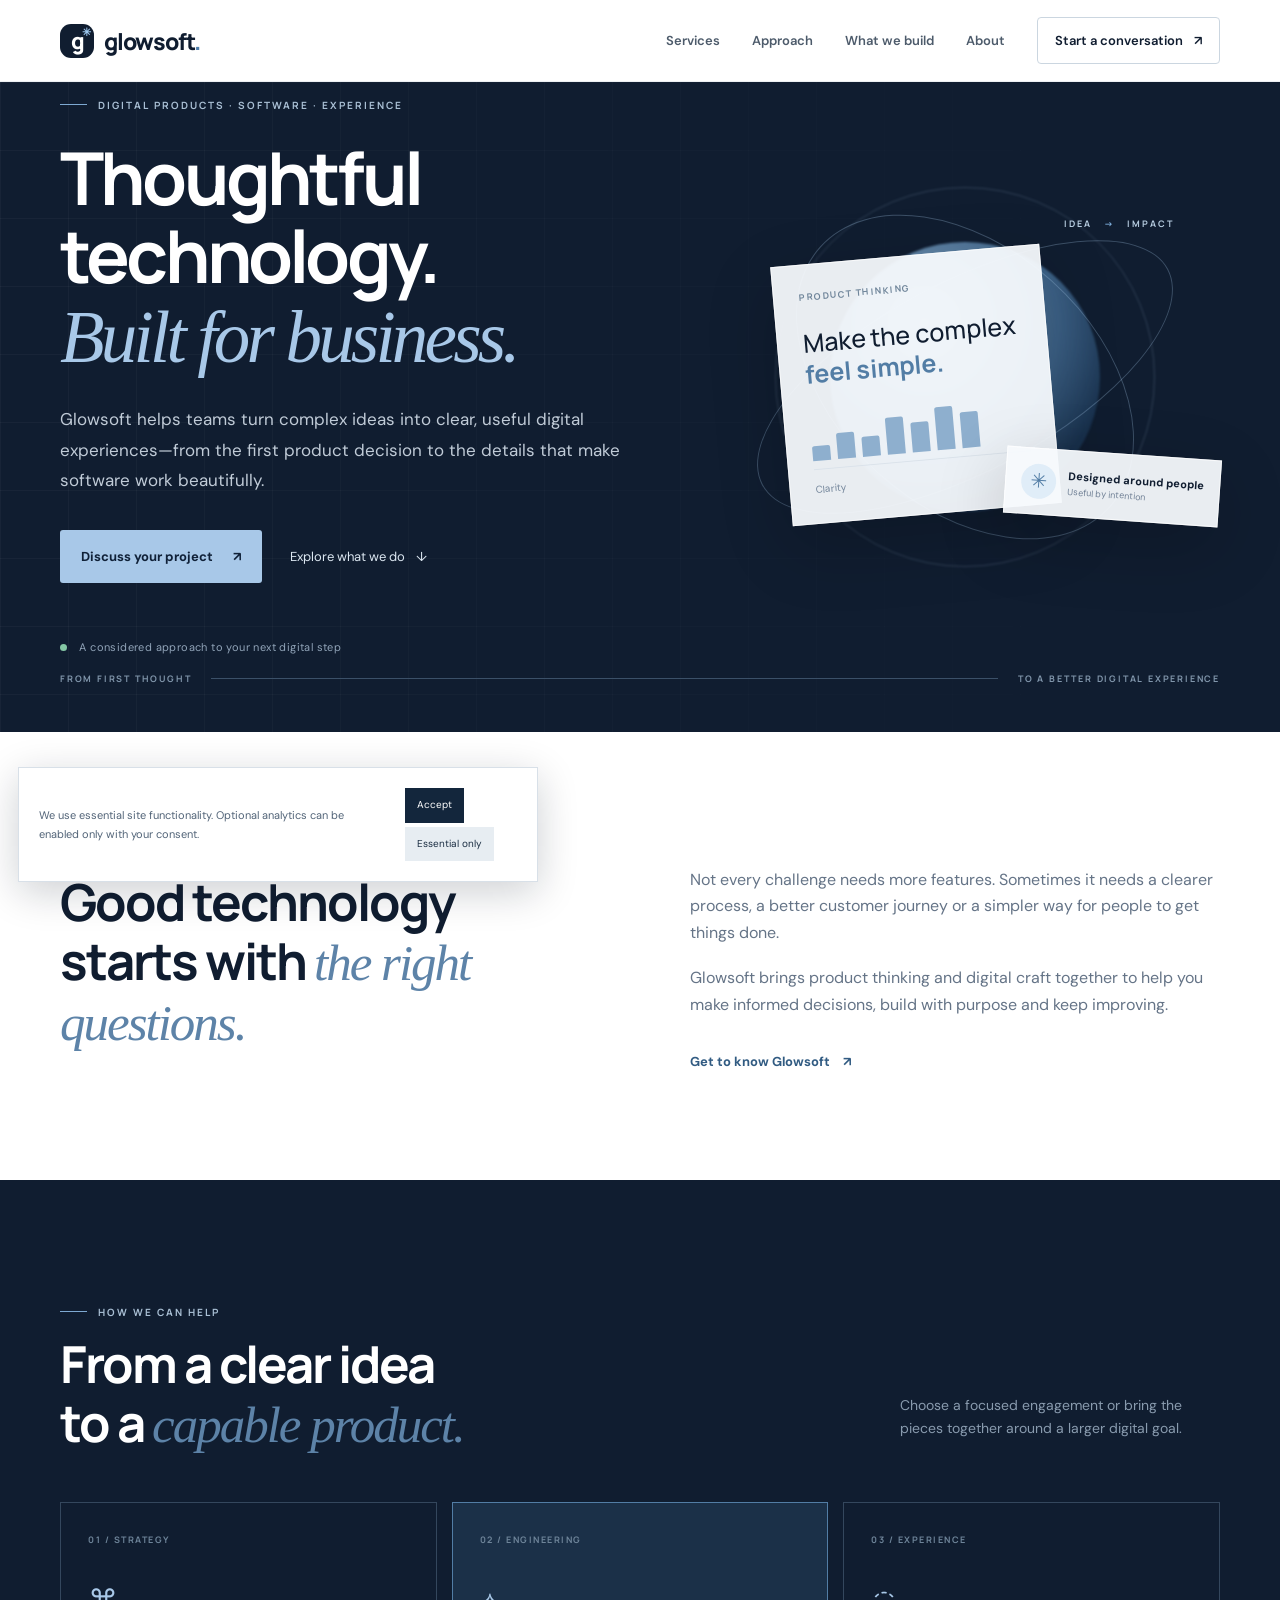
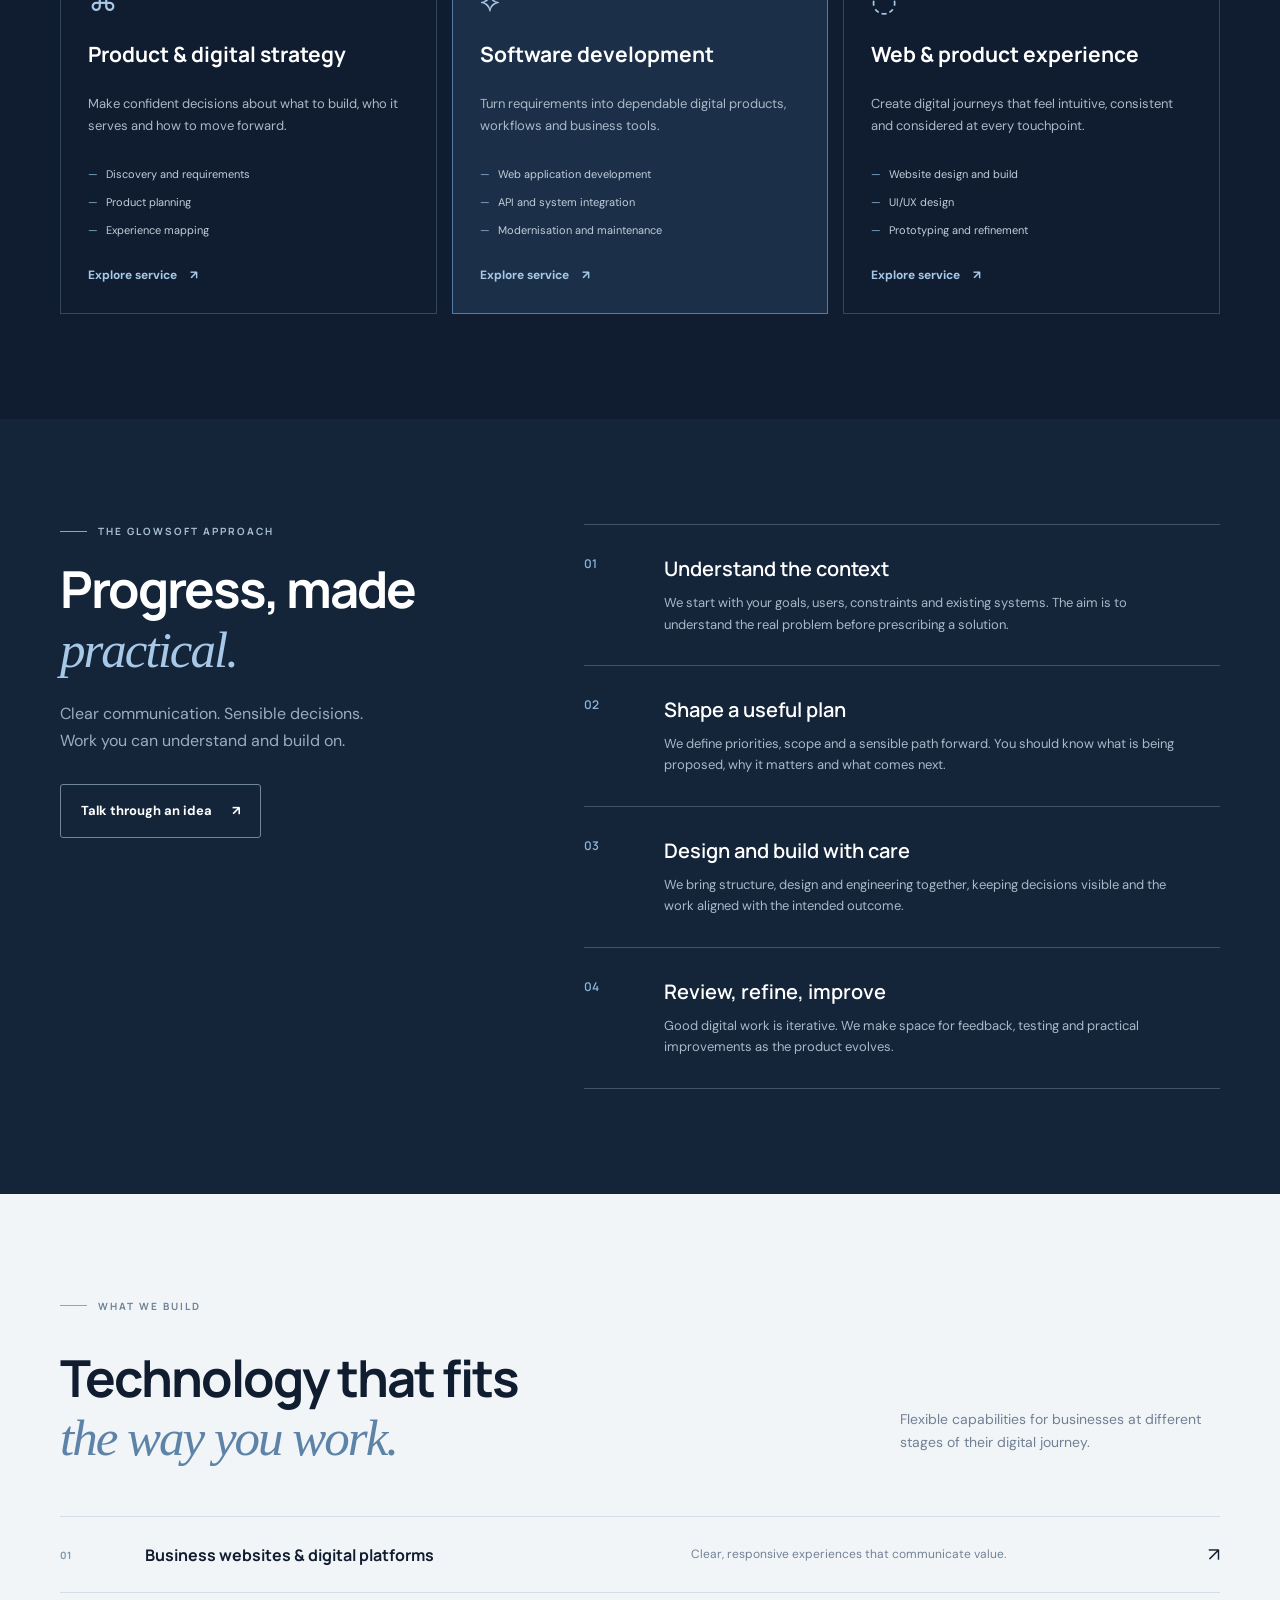
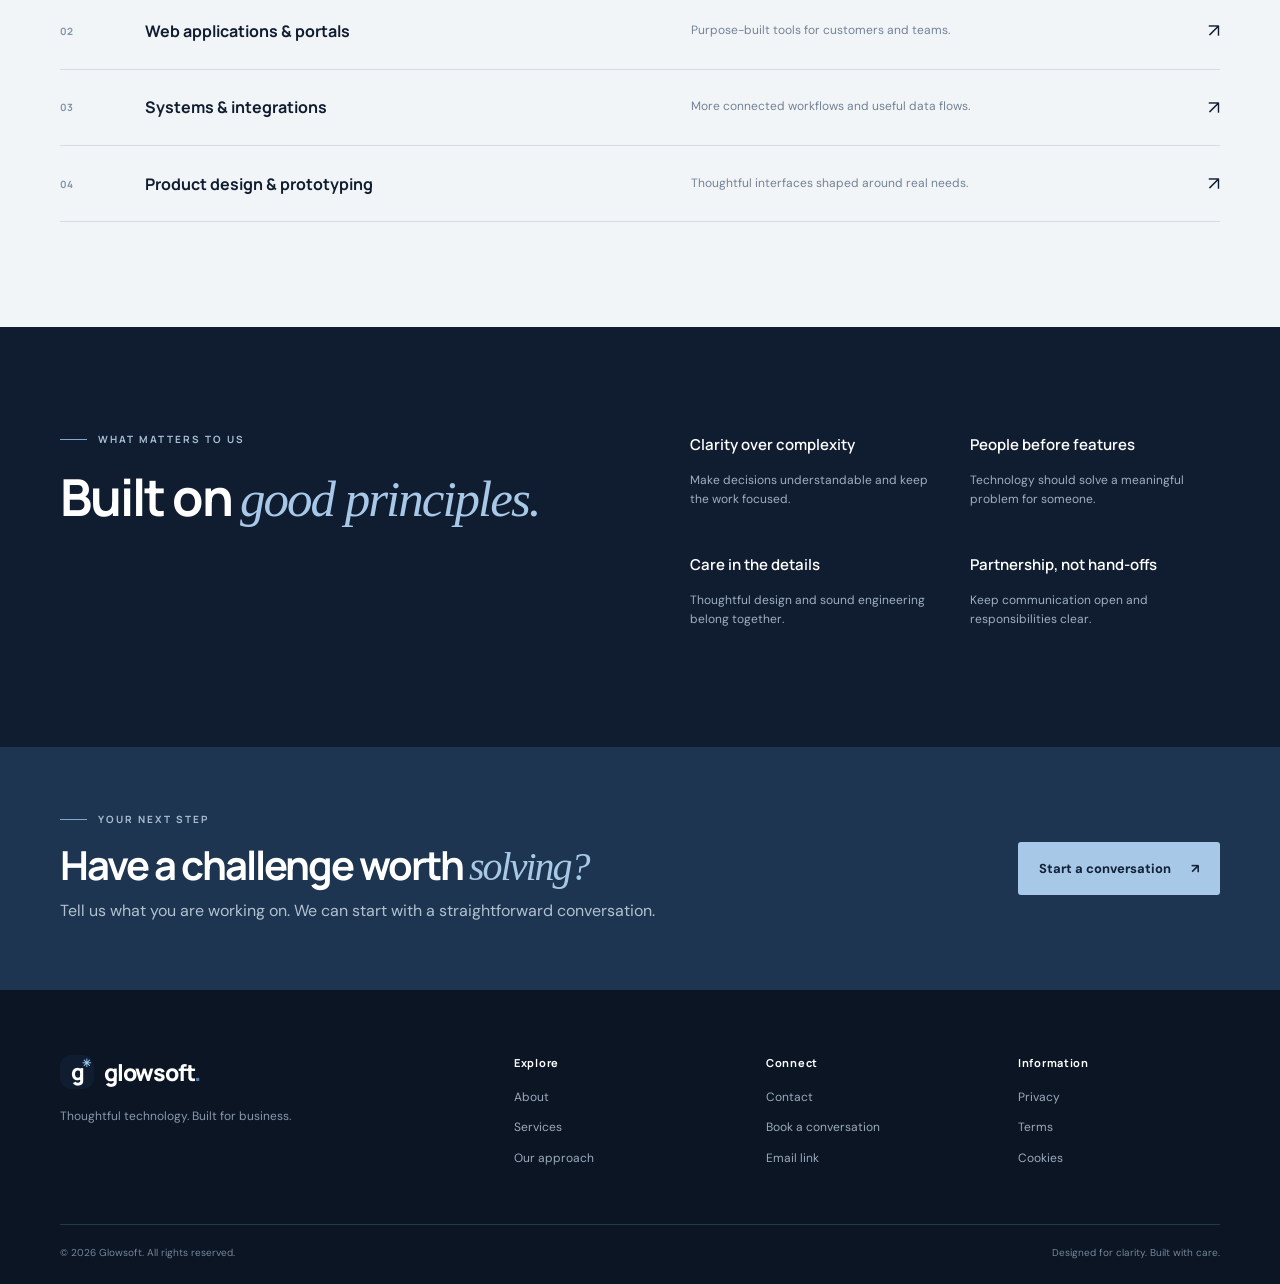
==== index.html @ e5d2d81c "Add files via upload" ====
<!doctype html>
<html lang="en">
<head>
  <meta charset="utf-8"><meta name="viewport" content="width=device-width, initial-scale=1">
  <meta name="theme-color" content="#0b1220">
  <meta name="description" content="Glowsoft helps businesses plan, build and improve digital products, websites and software experiences.">
  <meta property="og:title" content="Glowsoft — Thoughtful technology. Built for business.">
  <meta property="og:description" content="Digital product strategy, software engineering and web experiences for ambitious teams.">
  <meta property="og:type" content="website">
  <title>Glowsoft — Thoughtful technology. Built for business.</title>
  <link rel="icon" href="favicon.svg" type="image/svg+xml">
  <link rel="preconnect" href="https://fonts.googleapis.com"><link rel="preconnect" href="https://fonts.gstatic.com" crossorigin>
  <link href="https://fonts.googleapis.com/css2?family=DM+Sans:wght@400;500;600;700&family=Manrope:wght@400;500;600;700;800&display=swap" rel="stylesheet">
  <link rel="stylesheet" href="styles.css">
  <script defer src="main.js"></script>
</head>
<body>
<a class="skip-link" href="#main">Skip to content</a>
<header class="site-header">
  <div class="container nav-wrap">
    <a class="brand" href="index.html" aria-label="Glowsoft home"><span class="brand-mark">g<span>✳</span></span><span>glowsoft<span class="brand-dot">.</span></span></a>
    <button class="menu-toggle" aria-label="Open navigation" aria-expanded="false"><span></span><span></span></button>
    <nav class="main-nav" aria-label="Main navigation">
      <a href="#services">Services</a><a href="#approach">Approach</a><a href="#work">What we build</a><a href="about.html">About</a>
      <a class="nav-cta" href="contact.html">Start a conversation <span>↗</span></a>
    </nav>
  </div>
</header>
<main id="main">
  <section class="hero">
    <div class="hero-grid"></div>
    <div class="container hero-inner">
      <div class="hero-copy">
        <div class="eyebrow"><span class="eyebrow-line"></span> DIGITAL PRODUCTS · SOFTWARE · EXPERIENCE</div>
        <h1>Thoughtful technology.<br><em>Built for business.</em></h1>
        <p class="hero-lead">Glowsoft helps teams turn complex ideas into clear, useful digital experiences—from the first product decision to the details that make software work beautifully.</p>
        <div class="hero-actions"><a class="button button-primary" href="contact.html">Discuss your project <span>↗</span></a><a class="text-link" href="#services">Explore what we do <span>↓</span></a></div>
        <div class="hero-note"><span class="status-dot"></span> A considered approach to your next digital step</div>
      </div>
      <div class="hero-art" aria-label="Abstract illustration of connected digital systems">
        <div class="orb orb-one"></div><div class="orb orb-two"></div>
        <div class="orbit orbit-a"></div><div class="orbit orbit-b"></div>
        <div class="art-card card-main"><div class="mini-label">PRODUCT THINKING</div><div class="art-title">Make the complex<br><b>feel simple.</b></div><div class="art-bars"><i></i><i></i><i></i><i></i><i></i><i></i><i></i></div><div class="art-footer"><span>Clarity</span><span>↗</span></div></div>
        <div class="art-card card-float"><span class="float-icon">✳</span><div><b>Designed around people</b><small>Useful by intention</small></div></div>
        <div class="art-tag">IDEA <span>→</span> IMPACT</div>
      </div>
    </div>
    <div class="container hero-bottom"><span>FROM FIRST THOUGHT</span><span class="line"></span><span>TO A BETTER DIGITAL EXPERIENCE</span></div>
  </section>

  <section class="intro section-pad">
    <div class="container intro-grid">
      <div><div class="eyebrow dark"><span class="eyebrow-line"></span> A PRACTICAL PARTNER</div><h2>Good technology starts with <em>the right questions.</em></h2></div>
      <div class="intro-text"><p>Not every challenge needs more features. Sometimes it needs a clearer process, a better customer journey or a simpler way for people to get things done.</p><p>Glowsoft brings product thinking and digital craft together to help you make informed decisions, build with purpose and keep improving.</p><a class="arrow-link" href="about.html">Get to know Glowsoft <span>↗</span></a></div>
    </div>
  </section>

  <section class="services section-pad" id="services">
    <div class="container">
      <div class="section-heading"><div><div class="eyebrow"><span class="eyebrow-line"></span> HOW WE CAN HELP</div><h2>From a clear idea<br>to a <em>capable product.</em></h2></div><p>Choose a focused engagement or bring the pieces together around a larger digital goal.</p></div>
      <div class="service-grid">
        <article class="service-card"><div class="service-num">01 / STRATEGY</div><div class="service-icon">⌘</div><h3>Product &amp; digital strategy</h3><p>Make confident decisions about what to build, who it serves and how to move forward.</p><ul><li>Discovery and requirements</li><li>Product planning</li><li>Experience mapping</li></ul><a href="services.html#strategy" class="card-link">Explore service <span>↗</span></a></article>
        <article class="service-card featured"><div class="service-num">02 / ENGINEERING</div><div class="service-icon">⟡</div><h3>Software development</h3><p>Turn requirements into dependable digital products, workflows and business tools.</p><ul><li>Web application development</li><li>API and system integration</li><li>Modernisation and maintenance</li></ul><a href="services.html#engineering" class="card-link">Explore service <span>↗</span></a></article>
        <article class="service-card"><div class="service-num">03 / EXPERIENCE</div><div class="service-icon">◌</div><h3>Web &amp; product experience</h3><p>Create digital journeys that feel intuitive, consistent and considered at every touchpoint.</p><ul><li>Website design and build</li><li>UI/UX design</li><li>Prototyping and refinement</li></ul><a href="services.html#experience" class="card-link">Explore service <span>↗</span></a></article>
      </div>
    </div>
  </section>

  <section class="approach section-pad" id="approach">
    <div class="container approach-grid">
      <div class="approach-sticky"><div class="eyebrow"><span class="eyebrow-line"></span> THE GLOWSOFT APPROACH</div><h2>Progress, made <em>practical.</em></h2><p>Clear communication. Sensible decisions. Work you can understand and build on.</p><a class="button button-outline-light" href="contact.html">Talk through an idea <span>↗</span></a></div>
      <div class="steps">
        <article class="step"><span>01</span><div><h3>Understand the context</h3><p>We start with your goals, users, constraints and existing systems. The aim is to understand the real problem before prescribing a solution.</p></div></article>
        <article class="step"><span>02</span><div><h3>Shape a useful plan</h3><p>We define priorities, scope and a sensible path forward. You should know what is being proposed, why it matters and what comes next.</p></div></article>
        <article class="step"><span>03</span><div><h3>Design and build with care</h3><p>We bring structure, design and engineering together, keeping decisions visible and the work aligned with the intended outcome.</p></div></article>
        <article class="step"><span>04</span><div><h3>Review, refine, improve</h3><p>Good digital work is iterative. We make space for feedback, testing and practical improvements as the product evolves.</p></div></article>
      </div>
    </div>
  </section>

  <section class="capabilities section-pad" id="work">
    <div class="container">
      <div class="eyebrow dark"><span class="eyebrow-line"></span> WHAT WE BUILD</div>
      <div class="section-heading"><h2>Technology that fits<br><em>the way you work.</em></h2><p>Flexible capabilities for businesses at different stages of their digital journey.</p></div>
      <div class="capability-list">
        <a href="services.html#experience"><span class="cap-number">01</span><span class="cap-name">Business websites &amp; digital platforms</span><span class="cap-desc">Clear, responsive experiences that communicate value.</span><span class="cap-arrow">↗</span></a>
        <a href="services.html#apps"><span class="cap-number">02</span><span class="cap-name">Web applications &amp; portals</span><span class="cap-desc">Purpose-built tools for customers and teams.</span><span class="cap-arrow">↗</span></a>
        <a href="services.html#integration"><span class="cap-number">03</span><span class="cap-name">Systems &amp; integrations</span><span class="cap-desc">More connected workflows and useful data flows.</span><span class="cap-arrow">↗</span></a>
        <a href="services.html#design"><span class="cap-number">04</span><span class="cap-name">Product design &amp; prototyping</span><span class="cap-desc">Thoughtful interfaces shaped around real needs.</span><span class="cap-arrow">↗</span></a>
      </div>
    </div>
  </section>

  <section class="principles section-pad">
    <div class="container principles-grid"><div><div class="eyebrow"><span class="eyebrow-line"></span> WHAT MATTERS TO US</div><h2>Built on <em>good principles.</em></h2></div><div class="principle-items"><div><b>Clarity over complexity</b><p>Make decisions understandable and keep the work focused.</p></div><div><b>People before features</b><p>Technology should solve a meaningful problem for someone.</p></div><div><b>Care in the details</b><p>Thoughtful design and sound engineering belong together.</p></div><div><b>Partnership, not hand-offs</b><p>Keep communication open and responsibilities clear.</p></div></div></div>
  </section>

  <section class="cta-band"><div class="container cta-inner"><div><div class="eyebrow"><span class="eyebrow-line"></span> YOUR NEXT STEP</div><h2>Have a challenge worth <em>solving?</em></h2><p>Tell us what you are working on. We can start with a straightforward conversation.</p></div><a class="button button-primary" href="contact.html">Start a conversation <span>↗</span></a></div></section>
</main>
<footer class="site-footer"><div class="container footer-main"><div class="footer-brand"><a class="brand" href="index.html"><span class="brand-mark">g<span>✳</span></span><span>glowsoft<span class="brand-dot">.</span></span></a><p>Thoughtful technology. Built for business.</p></div><div class="footer-col"><b>Explore</b><a href="about.html">About</a><a href="services.html">Services</a><a href="index.html#approach">Our approach</a></div><div class="footer-col"><b>Connect</b><a href="contact.html">Contact</a><a href="contact.html#booking">Book a conversation</a><a href="mailto:hello@glowsoft.store">Email link</a></div><div class="footer-col"><b>Information</b><a href="privacy.html">Privacy</a><a href="terms.html">Terms</a><a href="cookies.html">Cookies</a></div></div><div class="container footer-bottom"><span>© <span data-year></span> Glowsoft. All rights reserved.</span><span>Designed for clarity. Built with care.</span></div></footer>
<div class="cookie-banner" data-cookie-banner hidden><p>We use essential site functionality. Optional analytics can be enabled only with your consent.</p><div><button class="cookie-accept">Accept</button><button class="cookie-reject">Essential only</button></div></div>
</body></html>
---- styles.css ----
:root{--ink:#101d30;--ink2:#182b43;--blue:#4d7daa;--sky:#a8c8e8;--paper:#f4f6f8;--white:#fff;--muted:#6e7c8d;--line:#dce3ea;--serif:Georgia,"Times New Roman",serif;--sans:"DM Sans",Arial,sans-serif;--display:"Manrope",Arial,sans-serif}*{box-sizing:border-box}html{scroll-behavior:smooth}body{margin:0;color:var(--ink);font-family:var(--sans);font-size:16px;line-height:1.65;background:#fff}a{color:inherit;text-decoration:none}button,input,textarea,select{font:inherit}.container{width:min(1160px,calc(100% - 48px));margin:auto}.skip-link{position:absolute;left:-999px;top:10px;background:#fff;padding:10px;z-index:100}.skip-link:focus{left:10px}.site-header{height:82px;display:flex;align-items:center;background:rgba(255,255,255,.96);border-bottom:1px solid #edf0f3;position:sticky;top:0;z-index:50;backdrop-filter:blur(14px)}.nav-wrap{display:flex;align-items:center;justify-content:space-between}.brand{display:inline-flex;align-items:center;gap:10px;font:800 23px var(--display);letter-spacing:-1.2px}.brand-mark{width:34px;height:34px;border-radius:11px;background:var(--ink);color:#fff;display:grid;place-items:center;font:800 22px var(--display);position:relative}.brand-mark span{color:#9cc6ed;font-size:11px;position:absolute;right:4px;top:0}.brand-dot{color:var(--blue)}.main-nav{display:flex;align-items:center;gap:32px;font-size:13px;font-weight:600;color:#4d5b6b}.main-nav a:hover,.footer-col a:hover{color:var(--blue)}.nav-cta{padding:12px 17px;border:1px solid #cbd6e0;border-radius:4px;color:var(--ink)!important}.nav-cta span{margin-left:8px}.menu-toggle{display:none}.hero{background:var(--ink);color:#fff;position:relative;overflow:hidden;min-height:650px}.hero-grid{position:absolute;inset:0;background-image:linear-gradient(rgba(255,255,255,.035) 1px,transparent 1px),linear-gradient(90deg,rgba(255,255,255,.035) 1px,transparent 1px);background-size:68px 68px;mask-image:linear-gradient(90deg,black,transparent 95%)}.hero-inner{position:relative;display:grid;grid-template-columns:1.08fr .92fr;align-items:center;min-height:590px;gap:50px}.eyebrow{display:flex;align-items:center;gap:11px;color:#a9bfd4;font:700 10px var(--display);letter-spacing:2px}.eyebrow.dark{color:#6e8297}.eyebrow-line{width:27px;height:1px;background:#7ea9d2;display:inline-block}.hero h1,.page-hero h1{font:700 clamp(46px,5.7vw,76px)/1.08 var(--display);letter-spacing:-3.8px;margin:26px 0}.hero h1 em,.page-hero h1 em,.section-heading h2 em,.intro h2 em,.approach h2 em,.principles h2 em,.cta-inner h2 em,.contact-aside h2 em,.booking-inner h2 em,.two-col h2 em{font-family:var(--serif);font-weight:400;color:#a8c8e8}.hero-lead{max-width:560px;color:#c0cbd7;font-size:17px;line-height:1.8}.hero-actions{display:flex;align-items:center;gap:28px;margin-top:34px}.button{display:inline-flex;align-items:center;justify-content:center;gap:20px;padding:15px 20px;border-radius:3px;font-size:13px;font-weight:700;transition:.2s;cursor:pointer;border:1px solid transparent}.button-primary{background:#a8c8e8;color:#102138}.button-primary:hover{background:#c5dcf1;transform:translateY(-2px)}.text-link{font-size:13px;color:#dce7f1}.text-link span{margin-left:8px}.hero-note{margin-top:55px;color:#91a4b8;font-size:11px;letter-spacing:.4px}.status-dot{display:inline-block;width:7px;height:7px;background:#85c7a5;border-radius:50%;margin-right:9px}.hero-art{height:420px;position:relative;display:grid;place-items:center}.orb{position:absolute;border-radius:50%;filter:blur(1px)}.orb-one{width:270px;height:270px;background:radial-gradient(circle at 35% 30%,#9fc7e9,#47729c 52%,#1c3857 75%);opacity:.8}.orb-two{width:380px;height:380px;border:1px solid rgba(174,209,239,.2)}.orbit{position:absolute;border:1px solid rgba(174,209,239,.28);border-radius:50%;transform:rotate(-28deg)}.orbit-a{width:460px;height:190px}.orbit-b{width:390px;height:260px;transform:rotate(42deg)}.art-card{position:absolute;background:rgba(247,250,253,.94);color:var(--ink);box-shadow:0 22px 70px rgba(0,0,0,.2);border:1px solid rgba(255,255,255,.7)}.card-main{width:270px;padding:25px;left:14%;top:21%;transform:rotate(-5deg)}.mini-label,.service-num{font:700 9px var(--display);letter-spacing:1.5px;color:#6e8499}.art-title{font:500 25px/1.25 var(--display);margin:24px 0}.art-title b{color:#527da5}.art-bars{height:56px;display:flex;align-items:end;gap:7px;border-bottom:1px solid #dbe3eb;padding-bottom:8px}.art-bars i{display:block;width:18px;background:#8eafce;border-radius:2px 2px 0 0}.art-bars i:nth-child(1){height:30%}.art-bars i:nth-child(2){height:55%}.art-bars i:nth-child(3){height:42%}.art-bars i:nth-child(4){height:78%}.art-bars i:nth-child(5){height:63%}.art-bars i:nth-child(6){height:90%}.art-bars i:nth-child(7){height:75%}.art-footer{display:flex;justify-content:space-between;font-size:10px;color:#73859a;margin-top:12px}.card-float{right:0;bottom:16%;padding:15px;display:flex;gap:12px;align-items:center;transform:rotate(4deg)}.float-icon{width:35px;height:35px;display:grid;place-items:center;background:#e0edf8;border-radius:50%;font-size:20px;color:#527da5}.card-float b,.card-float small{display:block}.card-float b{font-size:11px}.card-float small{font-size:9px;color:#718196}.art-tag{position:absolute;right:9%;top:12%;font:700 9px var(--display);letter-spacing:2px;color:#b6cce0}.art-tag span{color:#83b5e4;padding:0 8px}.hero-bottom{position:relative;display:flex;align-items:center;gap:20px;padding:0 0 25px;color:#8196ab;font:700 9px var(--display);letter-spacing:1.8px}.hero-bottom .line{height:1px;background:#3b5068;flex:1}.section-pad{padding:105px 0}.intro-grid,.two-col{display:grid;grid-template-columns:1fr 1fr;gap:100px}.intro h2,.section-heading h2,.approach h2,.principles h2,.cta-inner h2,.contact-aside h2,.booking-inner h2,.two-col h2{font:700 clamp(34px,4vw,51px)/1.15 var(--display);letter-spacing:-2px;margin:22px 0}.intro h2 em,.section-heading h2 em,.two-col h2 em{color:#5d83a8}.intro-text{padding-top:30px;color:#657487}.intro-text p{margin:0 0 19px}.arrow-link{display:inline-block;margin-top:14px;font-size:13px;font-weight:700;color:#315b82}.arrow-link span{margin-left:10px}.services{background:var(--ink);color:#fff}.section-heading{display:flex;justify-content:space-between;align-items:end;gap:40px;margin:20px 0 48px}.section-heading h2{margin:16px 0 0}.section-heading>p{max-width:320px;color:#899bae;font-size:14px}.service-grid{display:grid;grid-template-columns:repeat(3,1fr);gap:15px}.service-card{padding:30px 27px 27px;border:1px solid #34475d;min-height:390px;display:flex;flex-direction:column;transition:.2s}.service-card:hover{border-color:#84a9cb;transform:translateY(-4px)}.service-card.featured{background:#1b3048;border-color:#527da5}.service-icon{font-size:30px;color:#a8c8e8;margin:30px 0 14px}.service-card h3{font:700 21px var(--display);margin:0 0 12px}.service-card p{font-size:13px;color:#aab8c7;line-height:1.7}.service-card ul{list-style:none;padding:0;margin:10px 0 22px;color:#c1ceda;font-size:11px}.service-card li{padding:5px 0}.service-card li:before{content:"—";color:#8db4d8;margin-right:8px}.card-link{margin-top:auto;color:#a8c8e8;font-size:12px;font-weight:700}.card-link span{margin-left:10px}.approach{background:#14253a;color:#fff}.approach-grid{display:grid;grid-template-columns:.8fr 1.2fr;gap:100px}.approach-sticky{align-self:start;position:sticky;top:125px}.approach h2{margin:22px 0}.approach-sticky>p{color:#9bacbe;max-width:330px;margin-bottom:30px}.button-outline-light{border-color:#70869c;color:#fff}.button-outline-light:hover{background:#263d57}.steps{border-top:1px solid #40536a}.step{display:grid;grid-template-columns:55px 1fr;gap:25px;padding:30px 0;border-bottom:1px solid #40536a}.step>span{font:600 12px var(--display);color:#8cb4d8}.step h3{font:600 20px var(--display);margin:0 0 10px}.step p{margin:0;color:#a9b8c8;font-size:13px;max-width:530px}.capabilities{background:#f2f5f7}.capabilities .section-heading>p{color:#718094}.capability-list{border-top:1px solid #d4dde5}.capability-list a{display:grid;grid-template-columns:65px 1.1fr 1fr 30px;gap:20px;align-items:center;padding:22px 0;border-bottom:1px solid #d4dde5;transition:.2s}.capability-list a:hover{padding-left:12px;color:#4d789f}.cap-number{font:700 10px var(--display);color:#8095a9}.cap-name{font:700 16px var(--display)}.cap-desc{font-size:12px;color:#738296}.cap-arrow{text-align:right;font-size:19px}.principles{background:var(--ink);color:#fff}.principles-grid{display:grid;grid-template-columns:1fr 1fr;gap:100px}.principles h2 em,.cta-inner h2 em{color:#a8c8e8}.principle-items{display:grid;grid-template-columns:1fr 1fr;gap:30px}.principle-items b{font:600 15px var(--display)}.principle-items p{font-size:12px;color:#9eafc0}.cta-band{background:#1d3550;color:#fff;padding:65px 0}.cta-inner{display:flex;justify-content:space-between;align-items:center;gap:40px}.cta-inner h2{font-size:40px;margin:16px 0 8px}.cta-inner p{color:#b2c1d0;margin:0}.site-footer{background:#0b1524;color:#fff;padding:65px 0 22px}.footer-main{display:grid;grid-template-columns:2fr 1fr 1fr 1fr;gap:50px;padding-bottom:55px}.footer-brand p{font-size:12px;color:#8799ad;margin-top:18px}.footer-col{display:flex;flex-direction:column;gap:11px;font-size:12px;color:#9aabbd}.footer-col b{color:#fff;margin-bottom:7px;font:700 11px var(--display);letter-spacing:.7px}.footer-bottom{border-top:1px solid #26384b;padding-top:20px;display:flex;justify-content:space-between;color:#74879c;font-size:10px}.page-hero{background:var(--ink);color:#fff;padding:105px 0 95px}.page-hero h1{font-size:clamp(48px,6vw,70px);margin:25px 0}.page-hero p{max-width:630px;color:#b2c1d0;font-size:16px}.page-hero.compact{padding:80px 0}.body-copy{color:#66778a}.body-copy p{margin:0 0 20px}.dark-panel{background:#14253a;color:#fff}.values-grid{display:grid;grid-template-columns:repeat(4,1fr);gap:35px;margin-top:50px}.values-grid span{font:700 11px var(--display);color:#8db4d8}.values-grid h3{font:600 20px var(--display)}.values-grid p{font-size:12px;color:#aab9c8}.service-detail-wrap{background:#f4f6f8}.service-details article{display:grid;grid-template-columns:220px 1fr;gap:70px;padding:38px 0;border-bottom:1px solid #d5dde5;scroll-margin-top:110px}.detail-index{font:700 10px var(--display);letter-spacing:1.4px;color:#6c8297;padding-top:9px}.service-details h2{font:700 28px var(--display);margin:0 0 10px}.service-details p{color:#68798b;max-width:650px}.service-details ul{display:grid;grid-template-columns:1fr 1fr;gap:8px 30px;padding-left:18px;color:#4d5f72;font-size:13px}.contact-grid{display:grid;grid-template-columns:.8fr 1.2fr;gap:80px}.contact-aside>p{color:#6d7d8f}.contact-aside h2 em,.booking-inner h2 em{color:#5d83a8}.contact-note{display:flex;gap:15px;margin-top:30px}.contact-note>span{font-size:22px;color:#6289ae}.contact-note b{font:700 13px var(--display)}.contact-note p{font-size:12px;color:#738296;margin:4px 0}.contact-form{background:#f3f6f8;padding:32px;display:flex;flex-direction:column;gap:19px}.form-row{display:grid;grid-template-columns:1fr 1fr;gap:15px}.contact-form label{display:flex;flex-direction:column;gap:7px;font-size:11px;font-weight:700;color:#43566a}.contact-form input,.contact-form textarea,.contact-form select{width:100%;padding:13px;border:1px solid #d2dce5;background:#fff;color:#15263a;border-radius:2px;font-size:13px;outline:none}.contact-form input:focus,.contact-form textarea:focus,.contact-form select:focus{border-color:#5c88b1;box-shadow:0 0 0 3px #dbe9f5}.contact-form .consent{display:block;font-size:10px;font-weight:400;line-height:1.7}.consent input{width:auto;margin-right:7px}.consent a{text-decoration:underline}.form-footnote{font-size:10px;color:#8290a0;margin:0}.hidden{display:none}.booking-section{background:#f0f4f7}.booking-inner{display:flex;align-items:center;justify-content:space-between;gap:50px}.booking-inner>div{max-width:650px}.booking-inner p{color:#65768a}.button-outline-dark{border-color:#6c8297}.button-outline-dark:hover{background:#e2eaf1}.legal-copy{max-width:800px}.legal-copy h2{font:700 19px var(--display);margin:35px 0 8px}.legal-copy p{color:#617286}.legal-copy a{color:#426d96;text-decoration:underline}.cookie-banner{position:fixed;z-index:80;bottom:18px;left:18px;max-width:520px;background:#fff;border:1px solid #d8e0e8;box-shadow:0 10px 40px #0b152433;padding:18px 20px;display:flex;align-items:center;gap:20px}.cookie-banner[hidden]{display:none}.cookie-banner p{font-size:11px;color:#526478;margin:0}.cookie-banner button{border:0;background:#13263c;color:#fff;padding:9px 12px;font-size:10px;cursor:pointer;margin:2px}.cookie-banner button+button{background:#e7edf2;color:#1a2d42}.success-page{min-height:100vh;display:grid;place-items:center;background:#f2f5f7;padding:25px}.success-card{max-width:560px;background:white;padding:55px;box-shadow:0 15px 60px #10243b12}.success-card h1{font:700 45px/1.15 var(--display);letter-spacing:-2px}.success-card h1 em{font-family:var(--serif);font-weight:400;color:#5d83a8}.success-card p{color:#697b8e;margin-bottom:28px}
@media(max-width:900px){.main-nav{gap:17px}.hero-inner{gap:10px}.card-main{left:0}.intro-grid,.approach-grid,.principles-grid{gap:55px}.contact-grid{gap:35px}.footer-main{gap:25px}}@media(max-width:720px){.container{width:min(100% - 36px,560px)}.site-header{height:70px}.menu-toggle{display:flex;flex-direction:column;gap:5px;background:none;border:0;padding:10px}.menu-toggle span{width:23px;height:2px;background:#13263c}.main-nav{display:none;position:absolute;top:69px;left:0;right:0;background:#fff;padding:25px 24px 30px;box-shadow:0 15px 20px #10243b15;flex-direction:column;align-items:stretch;gap:20px}.main-nav.is-open{display:flex}.nav-cta{text-align:center}.hero-inner{grid-template-columns:1fr;padding-top:75px;padding-bottom:35px}.hero{min-height:unset}.hero h1{font-size:49px;letter-spacing:-2.6px}.hero-art{height:340px;margin-top:10px}.orb-one{width:210px;height:210px}.orb-two{width:290px;height:290px}.orbit-a{width:350px;height:150px}.orbit-b{width:320px;height:210px}.card-main{width:230px;left:4%;top:17%;padding:20px}.card-float{right:0;bottom:9%}.hero-note{margin-top:35px}.hero-bottom{font-size:7px;gap:10px}.section-pad{padding:72px 0}.intro-grid,.two-col,.approach-grid,.principles-grid,.contact-grid{grid-template-columns:1fr;gap:30px}.intro-text{padding-top:0}.section-heading{display:block}.section-heading>p{margin-top:20px}.service-grid{grid-template-columns:1fr}.service-card{min-height:unset}.approach-sticky{position:static}.principle-items{gap:20px}.capability-list a{grid-template-columns:35px 1fr 25px;gap:10px}.cap-desc{display:none}.cap-name{font-size:13px}.footer-main{grid-template-columns:1fr 1fr;gap:35px}.footer-brand{grid-column:1/-1}.footer-bottom{gap:10px;flex-direction:column}.page-hero{padding:75px 0}.page-hero h1{font-size:49px;letter-spacing:-2.5px}.values-grid{grid-template-columns:1fr 1fr}.service-details article{grid-template-columns:1fr;gap:10px;padding:28px 0}.service-details ul{grid-template-columns:1fr}.form-row{grid-template-columns:1fr}.contact-form{padding:22px}.booking-inner,.cta-inner{align-items:flex-start;flex-direction:column}.cta-inner h2{font-size:34px}.cookie-banner{left:10px;right:10px;bottom:10px;display:block}.cookie-banner div{margin-top:10px}.success-card{padding:32px}.success-card h1{font-size:38px}}@media(prefers-reduced-motion:reduce){html{scroll-behavior:auto}*,*:before,*:after{transition:none!important;animation:none!important}}
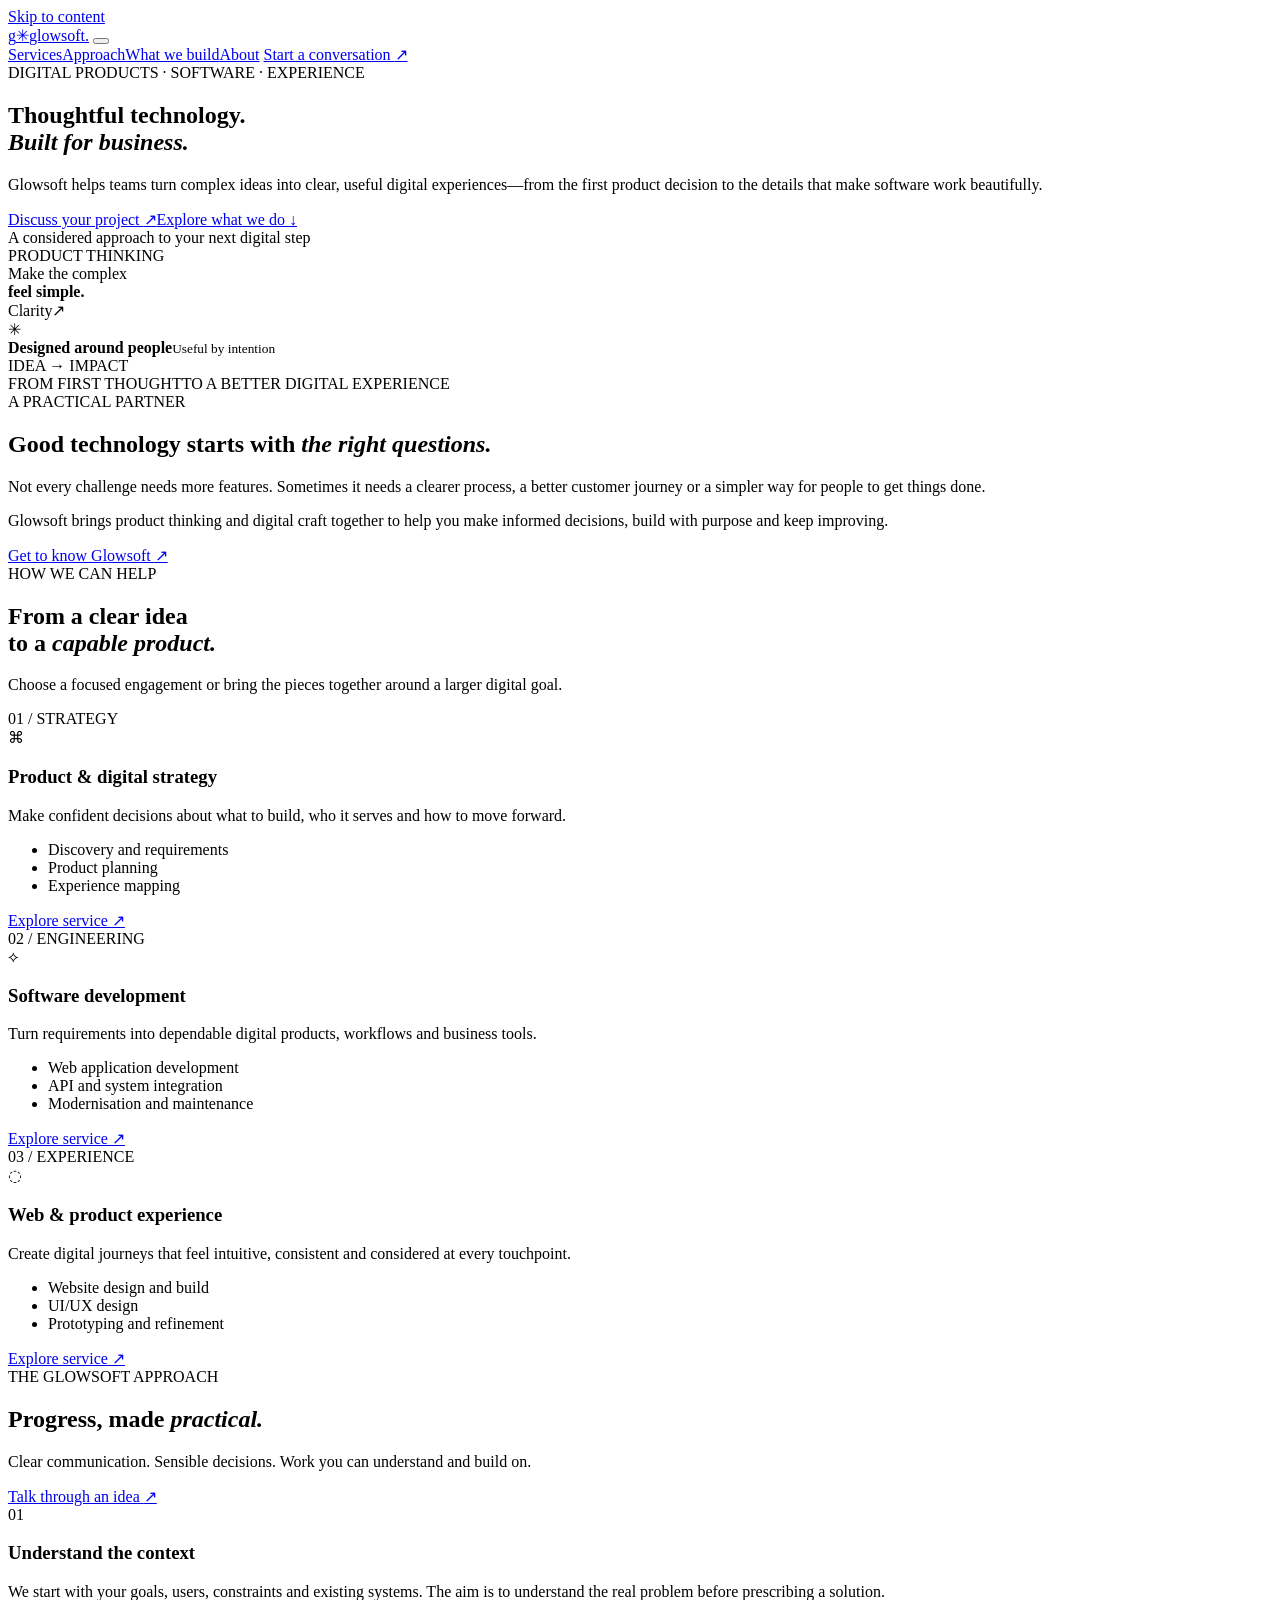
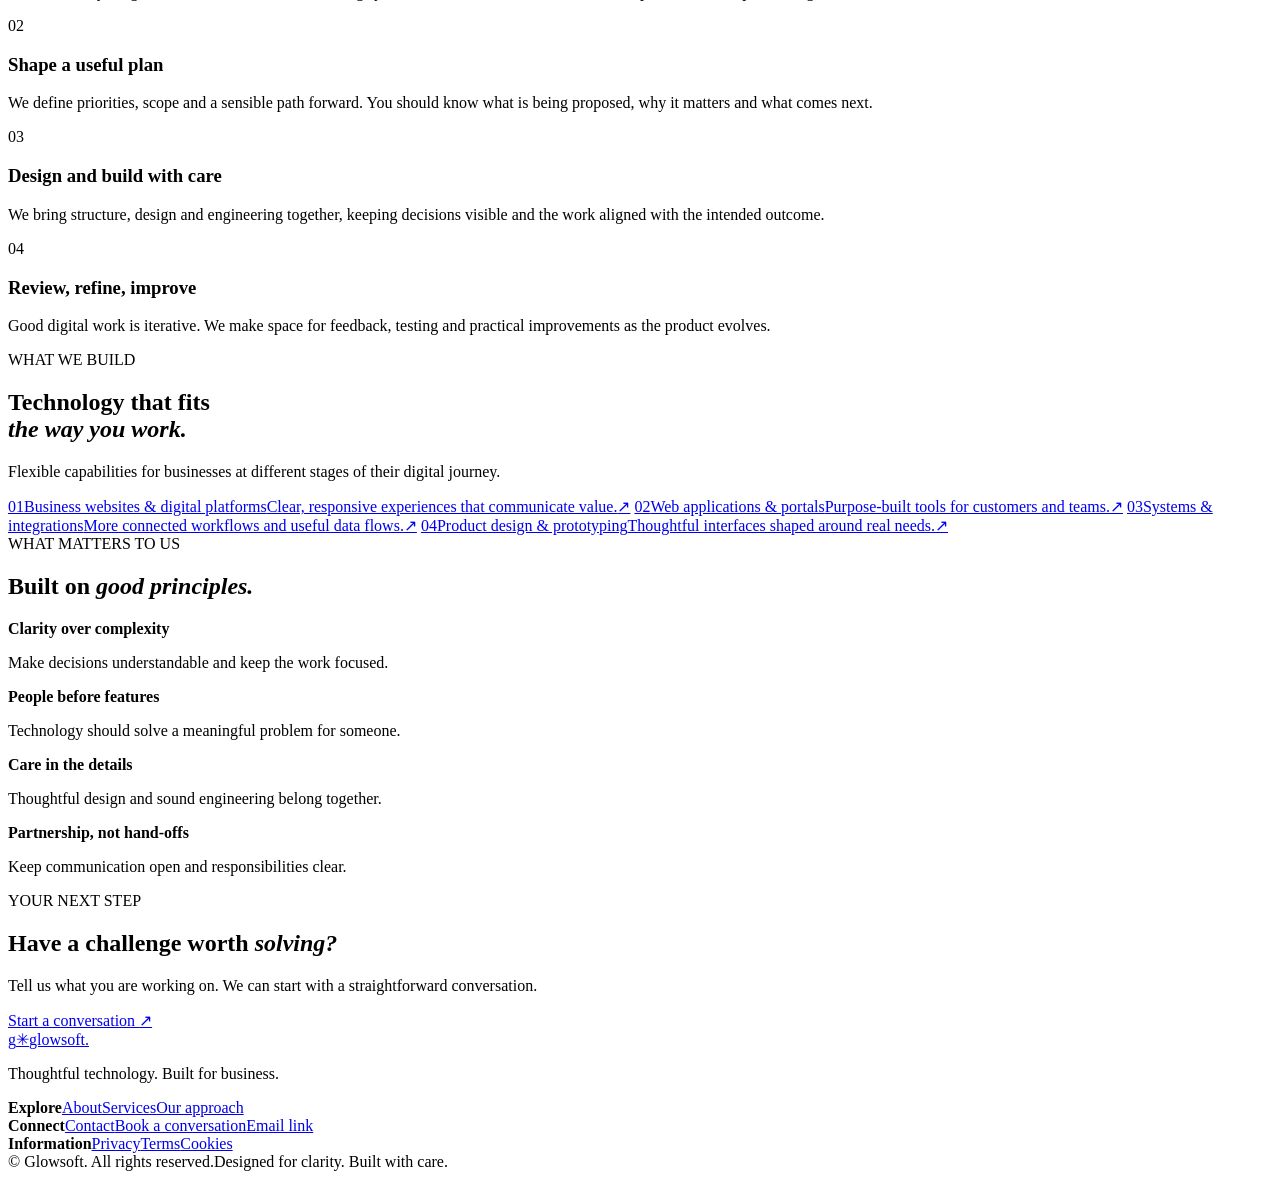
==== commit dc2da7f4: "Add files via upload" ====
--- a/index.html
+++ b/index.html
@@ -8,21 +8,21 @@
   <meta property="og:description" content="Digital product strategy, software engineering and web experiences for ambitious teams.">
   <meta property="og:type" content="website">
   <title>Glowsoft — Thoughtful technology. Built for business.</title>
-  <link rel="icon" href="favicon.svg" type="image/svg+xml">
+  <link rel="icon" href="img/favicon.svg" type="image/svg+xml">
   <link rel="preconnect" href="https://fonts.googleapis.com"><link rel="preconnect" href="https://fonts.gstatic.com" crossorigin>
   <link href="https://fonts.googleapis.com/css2?family=DM+Sans:wght@400;500;600;700&family=Manrope:wght@400;500;600;700;800&display=swap" rel="stylesheet">
-  <link rel="stylesheet" href="styles.css">
-  <script defer src="main.js"></script>
+  <link rel="stylesheet" href="css/styles.css">
+  <script defer src="js/main.js"></script>
 </head>
 <body>
 <a class="skip-link" href="#main">Skip to content</a>
 <header class="site-header">
   <div class="container nav-wrap">
-    <a class="brand" href="index.html" aria-label="Glowsoft home"><span class="brand-mark">g<span>✳</span></span><span>glowsoft<span class="brand-dot">.</span></span></a>
+    <a class="brand" href="index.html" aria-label="Glowsoft home" target="_blank" rel="noopener"><span class="brand-mark">g<span>✳</span></span><span>glowsoft<span class="brand-dot">.</span></span></a>
     <button class="menu-toggle" aria-label="Open navigation" aria-expanded="false"><span></span><span></span></button>
     <nav class="main-nav" aria-label="Main navigation">
-      <a href="#services">Services</a><a href="#approach">Approach</a><a href="#work">What we build</a><a href="about.html">About</a>
-      <a class="nav-cta" href="contact.html">Start a conversation <span>↗</span></a>
+      <a href="#services">Services</a><a href="#approach">Approach</a><a href="#work">What we build</a><a href="about.html" target="_blank" rel="noopener">About</a>
+      <a class="nav-cta" href="contact.html" target="_blank" rel="noopener">Start a conversation <span>↗</span></a>
     </nav>
   </div>
 </header>
@@ -34,7 +34,7 @@
         <div class="eyebrow"><span class="eyebrow-line"></span> DIGITAL PRODUCTS · SOFTWARE · EXPERIENCE</div>
         <h1>Thoughtful technology.<br><em>Built for business.</em></h1>
         <p class="hero-lead">Glowsoft helps teams turn complex ideas into clear, useful digital experiences—from the first product decision to the details that make software work beautifully.</p>
-        <div class="hero-actions"><a class="button button-primary" href="contact.html">Discuss your project <span>↗</span></a><a class="text-link" href="#services">Explore what we do <span>↓</span></a></div>
+        <div class="hero-actions"><a class="button button-primary" href="contact.html" target="_blank" rel="noopener">Discuss your project <span>↗</span></a><a class="text-link" href="#services">Explore what we do <span>↓</span></a></div>
         <div class="hero-note"><span class="status-dot"></span> A considered approach to your next digital step</div>
       </div>
       <div class="hero-art" aria-label="Abstract illustration of connected digital systems">
@@ -51,7 +51,7 @@
   <section class="intro section-pad">
     <div class="container intro-grid">
       <div><div class="eyebrow dark"><span class="eyebrow-line"></span> A PRACTICAL PARTNER</div><h2>Good technology starts with <em>the right questions.</em></h2></div>
-      <div class="intro-text"><p>Not every challenge needs more features. Sometimes it needs a clearer process, a better customer journey or a simpler way for people to get things done.</p><p>Glowsoft brings product thinking and digital craft together to help you make informed decisions, build with purpose and keep improving.</p><a class="arrow-link" href="about.html">Get to know Glowsoft <span>↗</span></a></div>
+      <div class="intro-text"><p>Not every challenge needs more features. Sometimes it needs a clearer process, a better customer journey or a simpler way for people to get things done.</p><p>Glowsoft brings product thinking and digital craft together to help you make informed decisions, build with purpose and keep improving.</p><a class="arrow-link" href="about.html" target="_blank" rel="noopener">Get to know Glowsoft <span>↗</span></a></div>
     </div>
   </section>
 
@@ -59,16 +59,16 @@
     <div class="container">
       <div class="section-heading"><div><div class="eyebrow"><span class="eyebrow-line"></span> HOW WE CAN HELP</div><h2>From a clear idea<br>to a <em>capable product.</em></h2></div><p>Choose a focused engagement or bring the pieces together around a larger digital goal.</p></div>
       <div class="service-grid">
-        <article class="service-card"><div class="service-num">01 / STRATEGY</div><div class="service-icon">⌘</div><h3>Product &amp; digital strategy</h3><p>Make confident decisions about what to build, who it serves and how to move forward.</p><ul><li>Discovery and requirements</li><li>Product planning</li><li>Experience mapping</li></ul><a href="services.html#strategy" class="card-link">Explore service <span>↗</span></a></article>
-        <article class="service-card featured"><div class="service-num">02 / ENGINEERING</div><div class="service-icon">⟡</div><h3>Software development</h3><p>Turn requirements into dependable digital products, workflows and business tools.</p><ul><li>Web application development</li><li>API and system integration</li><li>Modernisation and maintenance</li></ul><a href="services.html#engineering" class="card-link">Explore service <span>↗</span></a></article>
-        <article class="service-card"><div class="service-num">03 / EXPERIENCE</div><div class="service-icon">◌</div><h3>Web &amp; product experience</h3><p>Create digital journeys that feel intuitive, consistent and considered at every touchpoint.</p><ul><li>Website design and build</li><li>UI/UX design</li><li>Prototyping and refinement</li></ul><a href="services.html#experience" class="card-link">Explore service <span>↗</span></a></article>
+        <article class="service-card"><div class="service-num">01 / STRATEGY</div><div class="service-icon">⌘</div><h3>Product &amp; digital strategy</h3><p>Make confident decisions about what to build, who it serves and how to move forward.</p><ul><li>Discovery and requirements</li><li>Product planning</li><li>Experience mapping</li></ul><a href="services.html#strategy" class="card-link" target="_blank" rel="noopener">Explore service <span>↗</span></a></article>
+        <article class="service-card featured"><div class="service-num">02 / ENGINEERING</div><div class="service-icon">⟡</div><h3>Software development</h3><p>Turn requirements into dependable digital products, workflows and business tools.</p><ul><li>Web application development</li><li>API and system integration</li><li>Modernisation and maintenance</li></ul><a href="services.html#engineering" class="card-link" target="_blank" rel="noopener">Explore service <span>↗</span></a></article>
+        <article class="service-card"><div class="service-num">03 / EXPERIENCE</div><div class="service-icon">◌</div><h3>Web &amp; product experience</h3><p>Create digital journeys that feel intuitive, consistent and considered at every touchpoint.</p><ul><li>Website design and build</li><li>UI/UX design</li><li>Prototyping and refinement</li></ul><a href="services.html#experience" class="card-link" target="_blank" rel="noopener">Explore service <span>↗</span></a></article>
       </div>
     </div>
   </section>
 
   <section class="approach section-pad" id="approach">
     <div class="container approach-grid">
-      <div class="approach-sticky"><div class="eyebrow"><span class="eyebrow-line"></span> THE GLOWSOFT APPROACH</div><h2>Progress, made <em>practical.</em></h2><p>Clear communication. Sensible decisions. Work you can understand and build on.</p><a class="button button-outline-light" href="contact.html">Talk through an idea <span>↗</span></a></div>
+      <div class="approach-sticky"><div class="eyebrow"><span class="eyebrow-line"></span> THE GLOWSOFT APPROACH</div><h2>Progress, made <em>practical.</em></h2><p>Clear communication. Sensible decisions. Work you can understand and build on.</p><a class="button button-outline-light" href="contact.html" target="_blank" rel="noopener">Talk through an idea <span>↗</span></a></div>
       <div class="steps">
         <article class="step"><span>01</span><div><h3>Understand the context</h3><p>We start with your goals, users, constraints and existing systems. The aim is to understand the real problem before prescribing a solution.</p></div></article>
         <article class="step"><span>02</span><div><h3>Shape a useful plan</h3><p>We define priorities, scope and a sensible path forward. You should know what is being proposed, why it matters and what comes next.</p></div></article>
@@ -83,10 +83,10 @@
       <div class="eyebrow dark"><span class="eyebrow-line"></span> WHAT WE BUILD</div>
       <div class="section-heading"><h2>Technology that fits<br><em>the way you work.</em></h2><p>Flexible capabilities for businesses at different stages of their digital journey.</p></div>
       <div class="capability-list">
-        <a href="services.html#experience"><span class="cap-number">01</span><span class="cap-name">Business websites &amp; digital platforms</span><span class="cap-desc">Clear, responsive experiences that communicate value.</span><span class="cap-arrow">↗</span></a>
-        <a href="services.html#apps"><span class="cap-number">02</span><span class="cap-name">Web applications &amp; portals</span><span class="cap-desc">Purpose-built tools for customers and teams.</span><span class="cap-arrow">↗</span></a>
-        <a href="services.html#integration"><span class="cap-number">03</span><span class="cap-name">Systems &amp; integrations</span><span class="cap-desc">More connected workflows and useful data flows.</span><span class="cap-arrow">↗</span></a>
-        <a href="services.html#design"><span class="cap-number">04</span><span class="cap-name">Product design &amp; prototyping</span><span class="cap-desc">Thoughtful interfaces shaped around real needs.</span><span class="cap-arrow">↗</span></a>
+        <a href="services.html#experience" target="_blank" rel="noopener"><span class="cap-number">01</span><span class="cap-name">Business websites &amp; digital platforms</span><span class="cap-desc">Clear, responsive experiences that communicate value.</span><span class="cap-arrow">↗</span></a>
+        <a href="services.html#apps" target="_blank" rel="noopener"><span class="cap-number">02</span><span class="cap-name">Web applications &amp; portals</span><span class="cap-desc">Purpose-built tools for customers and teams.</span><span class="cap-arrow">↗</span></a>
+        <a href="services.html#integration" target="_blank" rel="noopener"><span class="cap-number">03</span><span class="cap-name">Systems &amp; integrations</span><span class="cap-desc">More connected workflows and useful data flows.</span><span class="cap-arrow">↗</span></a>
+        <a href="services.html#design" target="_blank" rel="noopener"><span class="cap-number">04</span><span class="cap-name">Product design &amp; prototyping</span><span class="cap-desc">Thoughtful interfaces shaped around real needs.</span><span class="cap-arrow">↗</span></a>
       </div>
     </div>
   </section>
@@ -95,8 +95,8 @@
     <div class="container principles-grid"><div><div class="eyebrow"><span class="eyebrow-line"></span> WHAT MATTERS TO US</div><h2>Built on <em>good principles.</em></h2></div><div class="principle-items"><div><b>Clarity over complexity</b><p>Make decisions understandable and keep the work focused.</p></div><div><b>People before features</b><p>Technology should solve a meaningful problem for someone.</p></div><div><b>Care in the details</b><p>Thoughtful design and sound engineering belong together.</p></div><div><b>Partnership, not hand-offs</b><p>Keep communication open and responsibilities clear.</p></div></div></div>
   </section>
 
-  <section class="cta-band"><div class="container cta-inner"><div><div class="eyebrow"><span class="eyebrow-line"></span> YOUR NEXT STEP</div><h2>Have a challenge worth <em>solving?</em></h2><p>Tell us what you are working on. We can start with a straightforward conversation.</p></div><a class="button button-primary" href="contact.html">Start a conversation <span>↗</span></a></div></section>
+  <section class="section-pad testimonials" id="testimonials" data-testimonials hidden><div class="container"><div class="eyebrow dark"><span class="eyebrow-line"></span> CLIENT FEEDBACK</div><h2>What clients <em>say.</em></h2><div class="t-grid"></div></div></section><section class="cta-band"><div class="container cta-inner"><div><div class="eyebrow"><span class="eyebrow-line"></span> YOUR NEXT STEP</div><h2>Have a challenge worth <em>solving?</em></h2><p>Tell us what you are working on. We can start with a straightforward conversation.</p></div><a class="button button-primary" href="contact.html" target="_blank" rel="noopener">Start a conversation <span>↗</span></a></div></section>
 </main>
-<footer class="site-footer"><div class="container footer-main"><div class="footer-brand"><a class="brand" href="index.html"><span class="brand-mark">g<span>✳</span></span><span>glowsoft<span class="brand-dot">.</span></span></a><p>Thoughtful technology. Built for business.</p></div><div class="footer-col"><b>Explore</b><a href="about.html">About</a><a href="services.html">Services</a><a href="index.html#approach">Our approach</a></div><div class="footer-col"><b>Connect</b><a href="contact.html">Contact</a><a href="contact.html#booking">Book a conversation</a><a href="mailto:hello@glowsoft.store">Email link</a></div><div class="footer-col"><b>Information</b><a href="privacy.html">Privacy</a><a href="terms.html">Terms</a><a href="cookies.html">Cookies</a></div></div><div class="container footer-bottom"><span>© <span data-year></span> Glowsoft. All rights reserved.</span><span>Designed for clarity. Built with care.</span></div></footer>
+<footer class="site-footer"><div class="container footer-main"><div class="footer-brand"><a class="brand" href="index.html" target="_blank" rel="noopener"><span class="brand-mark">g<span>✳</span></span><span>glowsoft<span class="brand-dot">.</span></span></a><p>Thoughtful technology. Built for business.</p></div><div class="footer-col"><b>Explore</b><a href="about.html" target="_blank" rel="noopener">About</a><a href="services.html" target="_blank" rel="noopener">Services</a><a href="index.html#approach" target="_blank" rel="noopener">Our approach</a></div><div class="footer-col"><b>Connect</b><a href="contact.html" target="_blank" rel="noopener">Contact</a><a href="contact.html#booking" target="_blank" rel="noopener">Book a conversation</a><a href="mailto:hello@glowsoft.store">Email link</a></div><div class="footer-col"><b>Information</b><a href="privacy.html" target="_blank" rel="noopener">Privacy</a><a href="terms.html" target="_blank" rel="noopener">Terms</a><a href="cookies.html" target="_blank" rel="noopener">Cookies</a></div></div><div class="container footer-bottom"><span>© <span data-year></span> Glowsoft. All rights reserved.</span><span>Designed for clarity. Built with care.</span></div></footer>
 <div class="cookie-banner" data-cookie-banner hidden><p>We use essential site functionality. Optional analytics can be enabled only with your consent.</p><div><button class="cookie-accept">Accept</button><button class="cookie-reject">Essential only</button></div></div>
 </body></html>
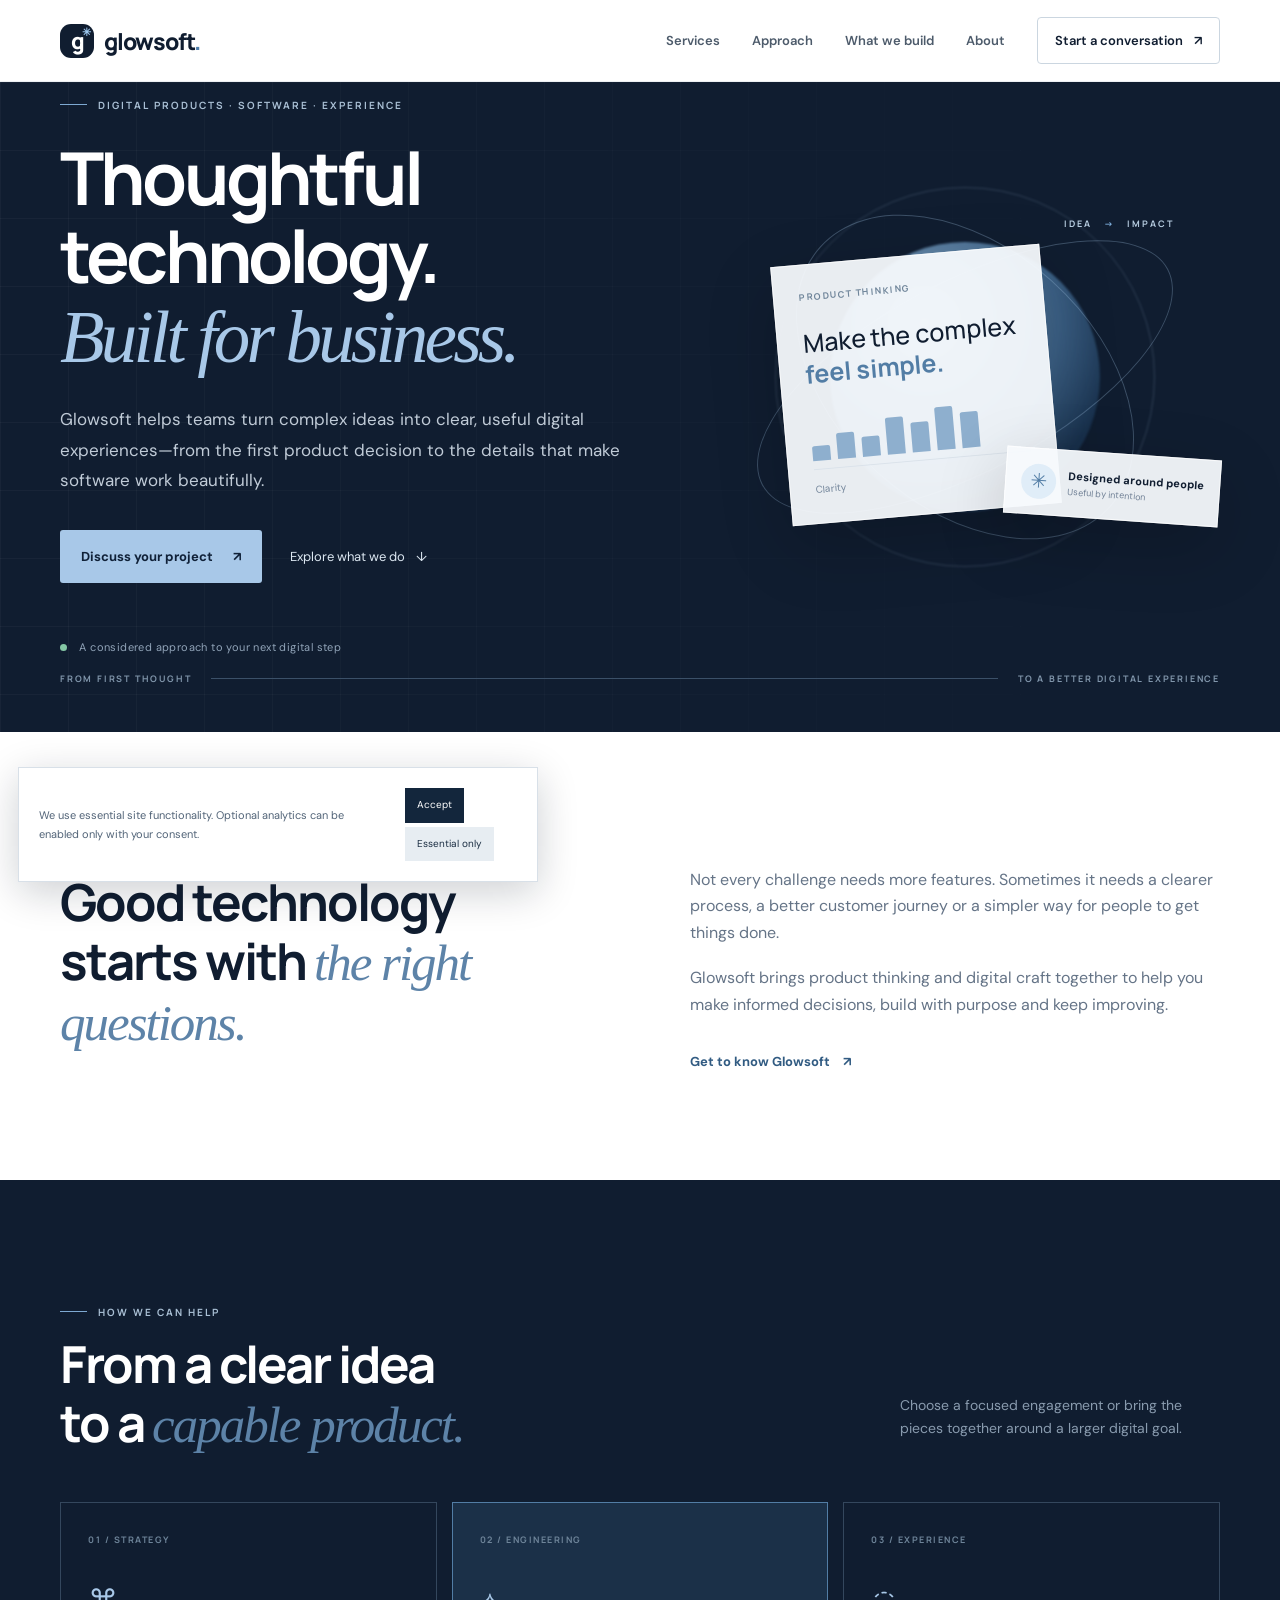
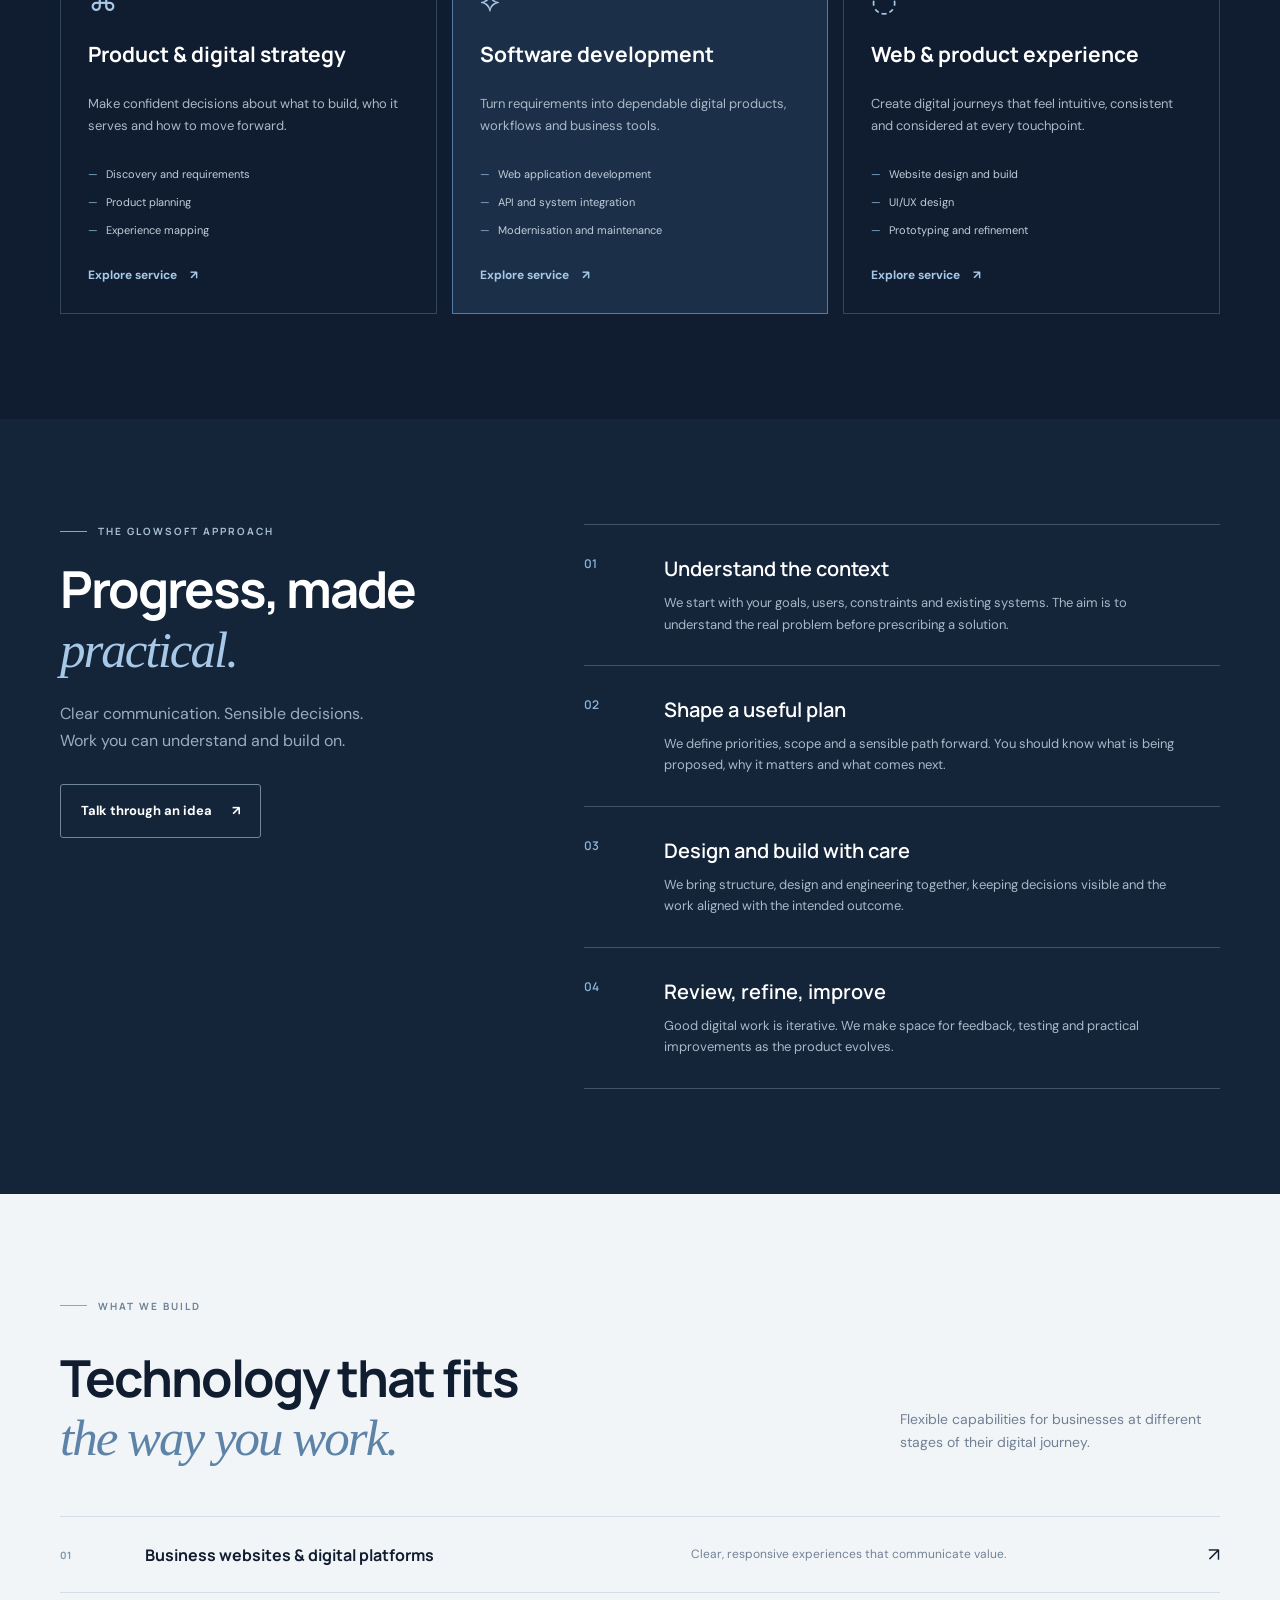
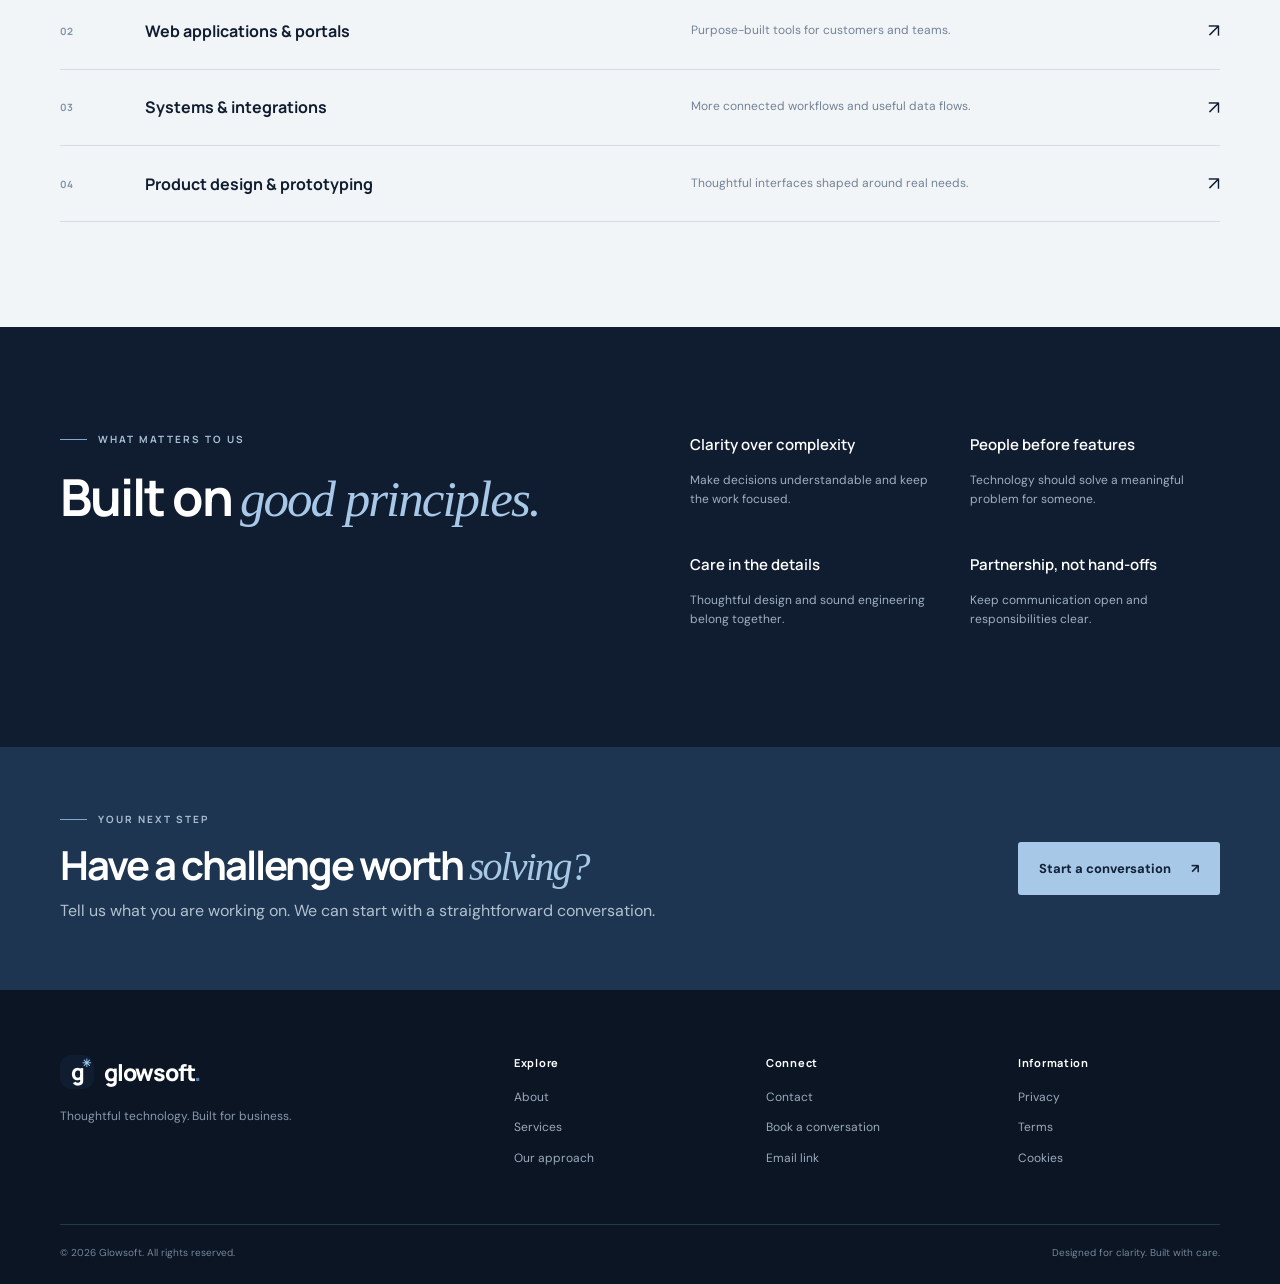
==== commit 8ad7f74b: "Add files via upload" ====
--- a/index.html
+++ b/index.html
@@ -8,11 +8,11 @@
   <meta property="og:description" content="Digital product strategy, software engineering and web experiences for ambitious teams.">
   <meta property="og:type" content="website">
   <title>Glowsoft — Thoughtful technology. Built for business.</title>
-  <link rel="icon" href="img/favicon.svg" type="image/svg+xml">
+  <link rel="icon" href="assets/favicon.svg" type="image/svg+xml">
   <link rel="preconnect" href="https://fonts.googleapis.com"><link rel="preconnect" href="https://fonts.gstatic.com" crossorigin>
   <link href="https://fonts.googleapis.com/css2?family=DM+Sans:wght@400;500;600;700&family=Manrope:wght@400;500;600;700;800&display=swap" rel="stylesheet">
-  <link rel="stylesheet" href="css/styles.css">
-  <script defer src="js/main.js"></script>
+  <link rel="stylesheet" href="assets/styles.css">
+  <script defer src="assets/main.js"></script>
 </head>
 <body>
 <a class="skip-link" href="#main">Skip to content</a>
--- a/assets/styles.css
+++ b/assets/styles.css
@@ -0,0 +1,3 @@
+ :root{--ink:#101d30;--ink2:#182b43;--blue:#4d7daa;--sky:#a8c8e8;--paper:#f4f6f8;--white:#fff;--muted:#6e7c8d;--line:#dce3ea;--serif:Georgia,"Times New Roman",serif;--sans:"DM Sans",Arial,sans-serif;--display:"Manrope",Arial,sans-serif}*{box-sizing:border-box}html{scroll-behavior:smooth}body{margin:0;color:var(--ink);font-family:var(--sans);font-size:16px;line-height:1.65;background:#fff}a{color:inherit;text-decoration:none}button,input,textarea,select{font:inherit}.container{width:min(1160px,calc(100% - 48px));margin:auto}.skip-link{position:absolute;left:-999px;top:10px;background:#fff;padding:10px;z-index:100}.skip-link:focus{left:10px}.site-header{height:82px;display:flex;align-items:center;background:rgba(255,255,255,.96);border-bottom:1px solid #edf0f3;position:sticky;top:0;z-index:50;backdrop-filter:blur(14px)}.nav-wrap{display:flex;align-items:center;justify-content:space-between}.brand{display:inline-flex;align-items:center;gap:10px;font:800 23px var(--display);letter-spacing:-1.2px}.brand-mark{width:34px;height:34px;border-radius:11px;background:var(--ink);color:#fff;display:grid;place-items:center;font:800 22px var(--display);position:relative}.brand-mark span{color:#9cc6ed;font-size:11px;position:absolute;right:4px;top:0}.brand-dot{color:var(--blue)}.main-nav{display:flex;align-items:center;gap:32px;font-size:13px;font-weight:600;color:#4d5b6b}.main-nav a:hover,.footer-col a:hover{color:var(--blue)}.nav-cta{padding:12px 17px;border:1px solid #cbd6e0;border-radius:4px;color:var(--ink)!important}.nav-cta span{margin-left:8px}.menu-toggle{display:none}.hero{background:var(--ink);color:#fff;position:relative;overflow:hidden;min-height:650px}.hero-grid{position:absolute;inset:0;background-image:linear-gradient(rgba(255,255,255,.035) 1px,transparent 1px),linear-gradient(90deg,rgba(255,255,255,.035) 1px,transparent 1px);background-size:68px 68px;mask-image:linear-gradient(90deg,black,transparent 95%)}.hero-inner{position:relative;display:grid;grid-template-columns:1.08fr .92fr;align-items:center;min-height:590px;gap:50px}.eyebrow{display:flex;align-items:center;gap:11px;color:#a9bfd4;font:700 10px var(--display);letter-spacing:2px}.eyebrow.dark{color:#6e8297}.eyebrow-line{width:27px;height:1px;background:#7ea9d2;display:inline-block}.hero h1,.page-hero h1{font:700 clamp(46px,5.7vw,76px)/1.08 var(--display);letter-spacing:-3.8px;margin:26px 0}.hero h1 em,.page-hero h1 em,.section-heading h2 em,.intro h2 em,.approach h2 em,.principles h2 em,.cta-inner h2 em,.contact-aside h2 em,.booking-inner h2 em,.two-col h2 em{font-family:var(--serif);font-weight:400;color:#a8c8e8}.hero-lead{max-width:560px;color:#c0cbd7;font-size:17px;line-height:1.8}.hero-actions{display:flex;align-items:center;gap:28px;margin-top:34px}.button{display:inline-flex;align-items:center;justify-content:center;gap:20px;padding:15px 20px;border-radius:3px;font-size:13px;font-weight:700;transition:.2s;cursor:pointer;border:1px solid transparent}.button-primary{background:#a8c8e8;color:#102138}.button-primary:hover{background:#c5dcf1;transform:translateY(-2px)}.text-link{font-size:13px;color:#dce7f1}.text-link span{margin-left:8px}.hero-note{margin-top:55px;color:#91a4b8;font-size:11px;letter-spacing:.4px}.status-dot{display:inline-block;width:7px;height:7px;background:#85c7a5;border-radius:50%;margin-right:9px}.hero-art{height:420px;position:relative;display:grid;place-items:center}.orb{position:absolute;border-radius:50%;filter:blur(1px)}.orb-one{width:270px;height:270px;background:radial-gradient(circle at 35% 30%,#9fc7e9,#47729c 52%,#1c3857 75%);opacity:.8}.orb-two{width:380px;height:380px;border:1px solid rgba(174,209,239,.2)}.orbit{position:absolute;border:1px solid rgba(174,209,239,.28);border-radius:50%;transform:rotate(-28deg)}.orbit-a{width:460px;height:190px}.orbit-b{width:390px;height:260px;transform:rotate(42deg)}.art-card{position:absolute;background:rgba(247,250,253,.94);color:var(--ink);box-shadow:0 22px 70px rgba(0,0,0,.2);border:1px solid rgba(255,255,255,.7)}.card-main{width:270px;padding:25px;left:14%;top:21%;transform:rotate(-5deg)}.mini-label,.service-num{font:700 9px var(--display);letter-spacing:1.5px;color:#6e8499}.art-title{font:500 25px/1.25 var(--display);margin:24px 0}.art-title b{color:#527da5}.art-bars{height:56px;display:flex;align-items:end;gap:7px;border-bottom:1px solid #dbe3eb;padding-bottom:8px}.art-bars i{display:block;width:18px;background:#8eafce;border-radius:2px 2px 0 0}.art-bars i:nth-child(1){height:30%}.art-bars i:nth-child(2){height:55%}.art-bars i:nth-child(3){height:42%}.art-bars i:nth-child(4){height:78%}.art-bars i:nth-child(5){height:63%}.art-bars i:nth-child(6){height:90%}.art-bars i:nth-child(7){height:75%}.art-footer{display:flex;justify-content:space-between;font-size:10px;color:#73859a;margin-top:12px}.card-float{right:0;bottom:16%;padding:15px;display:flex;gap:12px;align-items:center;transform:rotate(4deg)}.float-icon{width:35px;height:35px;display:grid;place-items:center;background:#e0edf8;border-radius:50%;font-size:20px;color:#527da5}.card-float b,.card-float small{display:block}.card-float b{font-size:11px}.card-float small{font-size:9px;color:#718196}.art-tag{position:absolute;right:9%;top:12%;font:700 9px var(--display);letter-spacing:2px;color:#b6cce0}.art-tag span{color:#83b5e4;padding:0 8px}.hero-bottom{position:relative;display:flex;align-items:center;gap:20px;padding:0 0 25px;color:#8196ab;font:700 9px var(--display);letter-spacing:1.8px}.hero-bottom .line{height:1px;background:#3b5068;flex:1}.section-pad{padding:105px 0}.intro-grid,.two-col{display:grid;grid-template-columns:1fr 1fr;gap:100px}.intro h2,.section-heading h2,.approach h2,.principles h2,.cta-inner h2,.contact-aside h2,.booking-inner h2,.two-col h2{font:700 clamp(34px,4vw,51px)/1.15 var(--display);letter-spacing:-2px;margin:22px 0}.intro h2 em,.section-heading h2 em,.two-col h2 em{color:#5d83a8}.intro-text{padding-top:30px;color:#657487}.intro-text p{margin:0 0 19px}.arrow-link{display:inline-block;margin-top:14px;font-size:13px;font-weight:700;color:#315b82}.arrow-link span{margin-left:10px}.services{background:var(--ink);color:#fff}.section-heading{display:flex;justify-content:space-between;align-items:end;gap:40px;margin:20px 0 48px}.section-heading h2{margin:16px 0 0}.section-heading>p{max-width:320px;color:#899bae;font-size:14px}.service-grid{display:grid;grid-template-columns:repeat(3,1fr);gap:15px}.service-card{padding:30px 27px 27px;border:1px solid #34475d;min-height:390px;display:flex;flex-direction:column;transition:.2s}.service-card:hover{border-color:#84a9cb;transform:translateY(-4px)}.service-card.featured{background:#1b3048;border-color:#527da5}.service-icon{font-size:30px;color:#a8c8e8;margin:30px 0 14px}.service-card h3{font:700 21px var(--display);margin:0 0 12px}.service-card p{font-size:13px;color:#aab8c7;line-height:1.7}.service-card ul{list-style:none;padding:0;margin:10px 0 22px;color:#c1ceda;font-size:11px}.service-card li{padding:5px 0}.service-card li:before{content:"—";color:#8db4d8;margin-right:8px}.card-link{margin-top:auto;color:#a8c8e8;font-size:12px;font-weight:700}.card-link span{margin-left:10px}.approach{background:#14253a;color:#fff}.approach-grid{display:grid;grid-template-columns:.8fr 1.2fr;gap:100px}.approach-sticky{align-self:start;position:sticky;top:125px}.approach h2{margin:22px 0}.approach-sticky>p{color:#9bacbe;max-width:330px;margin-bottom:30px}.button-outline-light{border-color:#70869c;color:#fff}.button-outline-light:hover{background:#263d57}.steps{border-top:1px solid #40536a}.step{display:grid;grid-template-columns:55px 1fr;gap:25px;padding:30px 0;border-bottom:1px solid #40536a}.step>span{font:600 12px var(--display);color:#8cb4d8}.step h3{font:600 20px var(--display);margin:0 0 10px}.step p{margin:0;color:#a9b8c8;font-size:13px;max-width:530px}.capabilities{background:#f2f5f7}.capabilities .section-heading>p{color:#718094}.capability-list{border-top:1px solid #d4dde5}.capability-list a{display:grid;grid-template-columns:65px 1.1fr 1fr 30px;gap:20px;align-items:center;padding:22px 0;border-bottom:1px solid #d4dde5;transition:.2s}.capability-list a:hover{padding-left:12px;color:#4d789f}.cap-number{font:700 10px var(--display);color:#8095a9}.cap-name{font:700 16px var(--display)}.cap-desc{font-size:12px;color:#738296}.cap-arrow{text-align:right;font-size:19px}.principles{background:var(--ink);color:#fff}.principles-grid{display:grid;grid-template-columns:1fr 1fr;gap:100px}.principles h2 em,.cta-inner h2 em{color:#a8c8e8}.principle-items{display:grid;grid-template-columns:1fr 1fr;gap:30px}.principle-items b{font:600 15px var(--display)}.principle-items p{font-size:12px;color:#9eafc0}.cta-band{background:#1d3550;color:#fff;padding:65px 0}.cta-inner{display:flex;justify-content:space-between;align-items:center;gap:40px}.cta-inner h2{font-size:40px;margin:16px 0 8px}.cta-inner p{color:#b2c1d0;margin:0}.site-footer{background:#0b1524;color:#fff;padding:65px 0 22px}.footer-main{display:grid;grid-template-columns:2fr 1fr 1fr 1fr;gap:50px;padding-bottom:55px}.footer-brand p{font-size:12px;color:#8799ad;margin-top:18px}.footer-col{display:flex;flex-direction:column;gap:11px;font-size:12px;color:#9aabbd}.footer-col b{color:#fff;margin-bottom:7px;font:700 11px var(--display);letter-spacing:.7px}.footer-bottom{border-top:1px solid #26384b;padding-top:20px;display:flex;justify-content:space-between;color:#74879c;font-size:10px}.page-hero{background:var(--ink);color:#fff;padding:105px 0 95px}.page-hero h1{font-size:clamp(48px,6vw,70px);margin:25px 0}.page-hero p{max-width:630px;color:#b2c1d0;font-size:16px}.page-hero.compact{padding:80px 0}.body-copy{color:#66778a}.body-copy p{margin:0 0 20px}.dark-panel{background:#14253a;color:#fff}.values-grid{display:grid;grid-template-columns:repeat(4,1fr);gap:35px;margin-top:50px}.values-grid span{font:700 11px var(--display);color:#8db4d8}.values-grid h3{font:600 20px var(--display)}.values-grid p{font-size:12px;color:#aab9c8}.service-detail-wrap{background:#f4f6f8}.service-details article{display:grid;grid-template-columns:220px 1fr;gap:70px;padding:38px 0;border-bottom:1px solid #d5dde5;scroll-margin-top:110px}.detail-index{font:700 10px var(--display);letter-spacing:1.4px;color:#6c8297;padding-top:9px}.service-details h2{font:700 28px var(--display);margin:0 0 10px}.service-details p{color:#68798b;max-width:650px}.service-details ul{display:grid;grid-template-columns:1fr 1fr;gap:8px 30px;padding-left:18px;color:#4d5f72;font-size:13px}.contact-grid{display:grid;grid-template-columns:.8fr 1.2fr;gap:80px}.contact-aside>p{color:#6d7d8f}.contact-aside h2 em,.booking-inner h2 em{color:#5d83a8}.contact-note{display:flex;gap:15px;margin-top:30px}.contact-note>span{font-size:22px;color:#6289ae}.contact-note b{font:700 13px var(--display)}.contact-note p{font-size:12px;color:#738296;margin:4px 0}.contact-form{background:#f3f6f8;padding:32px;display:flex;flex-direction:column;gap:19px}.form-row{display:grid;grid-template-columns:1fr 1fr;gap:15px}.contact-form label{display:flex;flex-direction:column;gap:7px;font-size:11px;font-weight:700;color:#43566a}.contact-form input,.contact-form textarea,.contact-form select{width:100%;padding:13px;border:1px solid #d2dce5;background:#fff;color:#15263a;border-radius:2px;font-size:13px;outline:none}.contact-form input:focus,.contact-form textarea:focus,.contact-form select:focus{border-color:#5c88b1;box-shadow:0 0 0 3px #dbe9f5}.contact-form .consent{display:block;font-size:10px;font-weight:400;line-height:1.7}.consent input{width:auto;margin-right:7px}.consent a{text-decoration:underline}.form-footnote{font-size:10px;color:#8290a0;margin:0}.hidden{display:none}.booking-section{background:#f0f4f7}.booking-inner{display:flex;align-items:center;justify-content:space-between;gap:50px}.booking-inner>div{max-width:650px}.booking-inner p{color:#65768a}.button-outline-dark{border-color:#6c8297}.button-outline-dark:hover{background:#e2eaf1}.legal-copy{max-width:800px}.legal-copy h2{font:700 19px var(--display);margin:35px 0 8px}.legal-copy p{color:#617286}.legal-copy a{color:#426d96;text-decoration:underline}.cookie-banner{position:fixed;z-index:80;bottom:18px;left:18px;max-width:520px;background:#fff;border:1px solid #d8e0e8;box-shadow:0 10px 40px #0b152433;padding:18px 20px;display:flex;align-items:center;gap:20px}.cookie-banner[hidden]{display:none}.cookie-banner p{font-size:11px;color:#526478;margin:0}.cookie-banner button{border:0;background:#13263c;color:#fff;padding:9px 12px;font-size:10px;cursor:pointer;margin:2px}.cookie-banner button+button{background:#e7edf2;color:#1a2d42}.success-page{min-height:100vh;display:grid;place-items:center;background:#f2f5f7;padding:25px}.success-card{max-width:560px;background:white;padding:55px;box-shadow:0 15px 60px #10243b12}.success-card h1{font:700 45px/1.15 var(--display);letter-spacing:-2px}.success-card h1 em{font-family:var(--serif);font-weight:400;color:#5d83a8}.success-card p{color:#697b8e;margin-bottom:28px}
+@media(max-width:900px){.main-nav{gap:17px}.hero-inner{gap:10px}.card-main{left:0}.intro-grid,.approach-grid,.principles-grid{gap:55px}.contact-grid{gap:35px}.footer-main{gap:25px}}@media(max-width:720px){.container{width:min(100% - 36px,560px)}.site-header{height:70px}.menu-toggle{display:flex;flex-direction:column;gap:5px;background:none;border:0;padding:10px}.menu-toggle span{width:23px;height:2px;background:#13263c}.main-nav{display:none;position:absolute;top:69px;left:0;right:0;background:#fff;padding:25px 24px 30px;box-shadow:0 15px 20px #10243b15;flex-direction:column;align-items:stretch;gap:20px}.main-nav.is-open{display:flex}.nav-cta{text-align:center}.hero-inner{grid-template-columns:1fr;padding-top:75px;padding-bottom:35px}.hero{min-height:unset}.hero h1{font-size:49px;letter-spacing:-2.6px}.hero-art{height:340px;margin-top:10px}.orb-one{width:210px;height:210px}.orb-two{width:290px;height:290px}.orbit-a{width:350px;height:150px}.orbit-b{width:320px;height:210px}.card-main{width:230px;left:4%;top:17%;padding:20px}.card-float{right:0;bottom:9%}.hero-note{margin-top:35px}.hero-bottom{font-size:7px;gap:10px}.section-pad{padding:72px 0}.intro-grid,.two-col,.approach-grid,.principles-grid,.contact-grid{grid-template-columns:1fr;gap:30px}.intro-text{padding-top:0}.section-heading{display:block}.section-heading>p{margin-top:20px}.service-grid{grid-template-columns:1fr}.service-card{min-height:unset}.approach-sticky{position:static}.principle-items{gap:20px}.capability-list a{grid-template-columns:35px 1fr 25px;gap:10px}.cap-desc{display:none}.cap-name{font-size:13px}.footer-main{grid-template-columns:1fr 1fr;gap:35px}.footer-brand{grid-column:1/-1}.footer-bottom{gap:10px;flex-direction:column}.page-hero{padding:75px 0}.page-hero h1{font-size:49px;letter-spacing:-2.5px}.values-grid{grid-template-columns:1fr 1fr}.service-details article{grid-template-columns:1fr;gap:10px;padding:28px 0}.service-details ul{grid-template-columns:1fr}.form-row{grid-template-columns:1fr}.contact-form{padding:22px}.booking-inner,.cta-inner{align-items:flex-start;flex-direction:column}.cta-inner h2{font-size:34px}.cookie-banner{left:10px;right:10px;bottom:10px;display:block}.cookie-banner div{margin-top:10px}.success-card{padding:32px}.success-card h1{font-size:38px}}@media(prefers-reduced-motion:reduce){html{scroll-behavior:auto}*,*:before,*:after{transition:none!important;animation:none!important}}
+.testimonials{background:#f4f6f8}.testimonials h2{font:700 clamp(34px,4vw,51px)/1.15 var(--display);letter-spacing:-2px;margin:22px 0 40px}.testimonials h2 em{font-family:var(--serif);font-weight:400;color:#5d83a8}.t-grid{display:grid;grid-template-columns:repeat(3,1fr);gap:20px}.t-card{background:#fff;border:1px solid #dce3ea;padding:28px;margin:0}.t-card p{margin:0 0 20px;color:#3d4f63;font-size:14px}.t-card b{display:block;font:700 13px var(--display)}.t-card span{font-size:11px;color:#738296}@media(max-width:720px){.t-grid{grid-template-columns:1fr}}
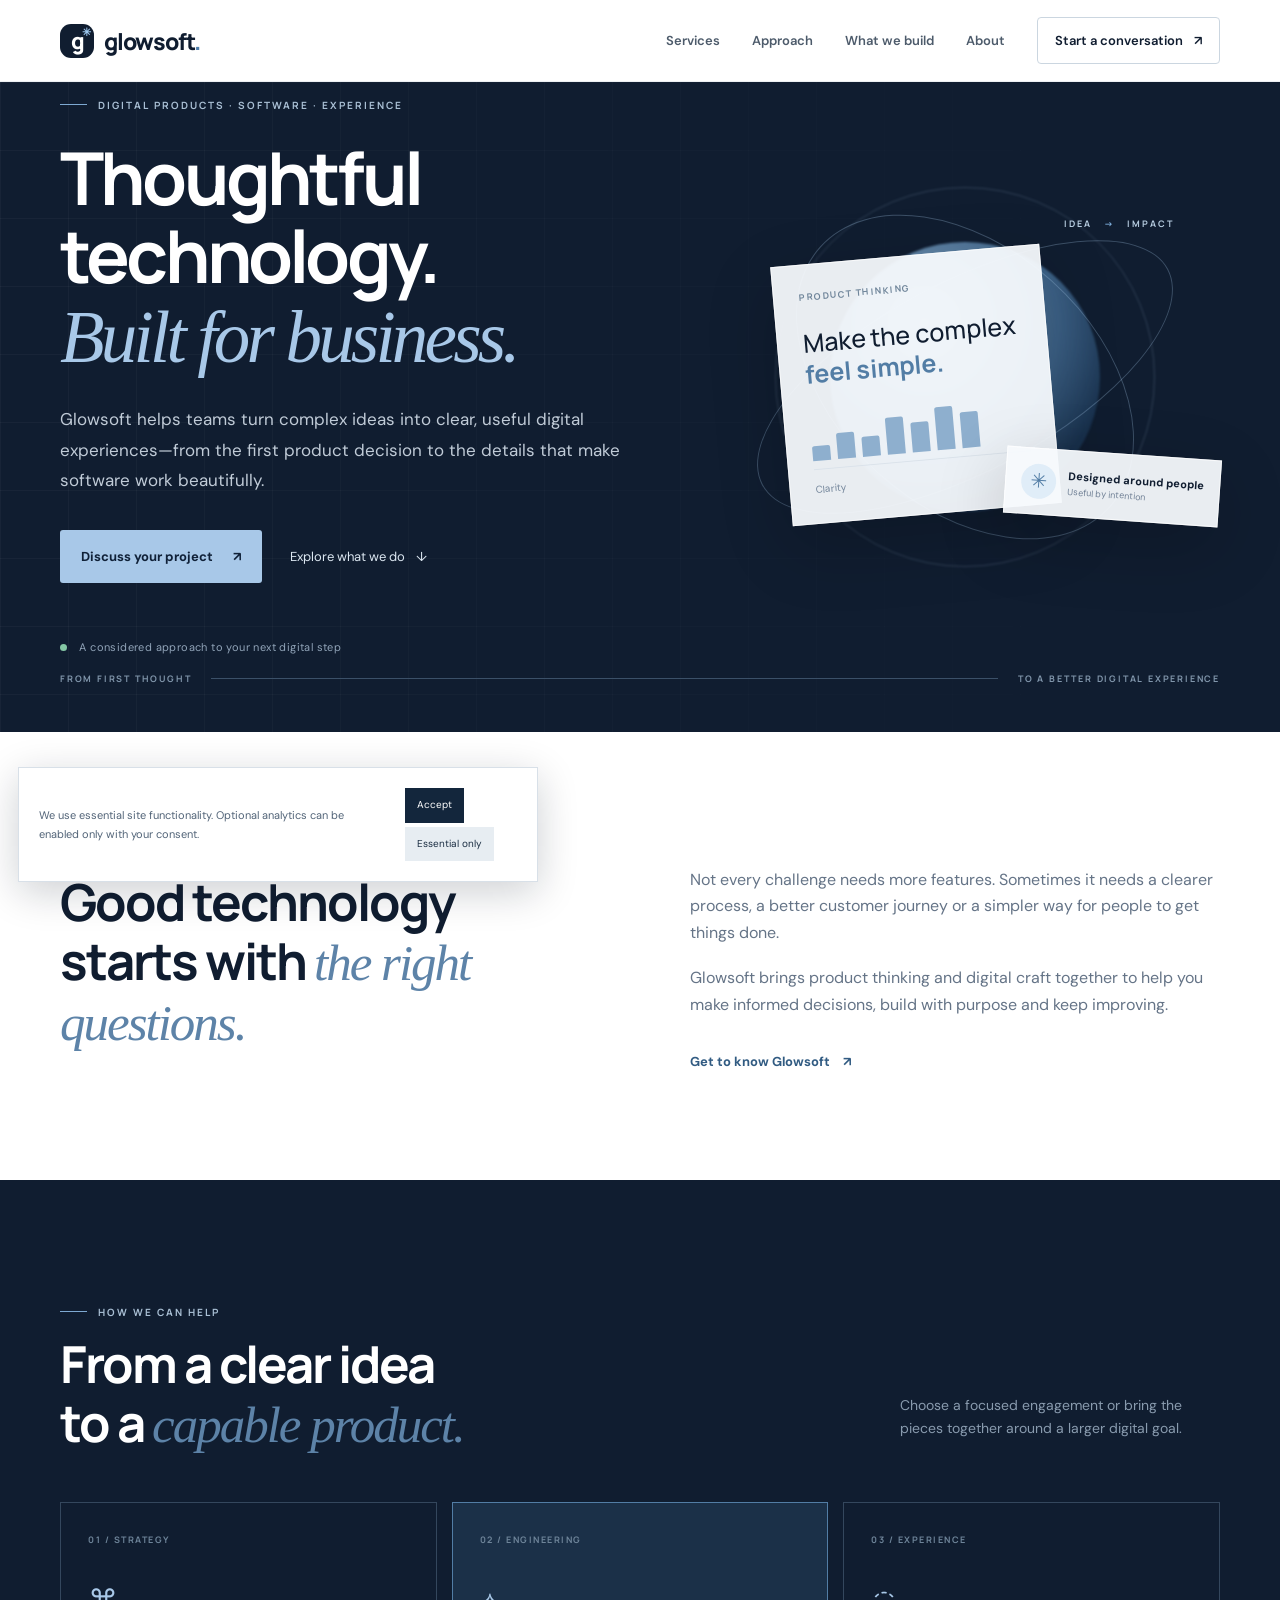
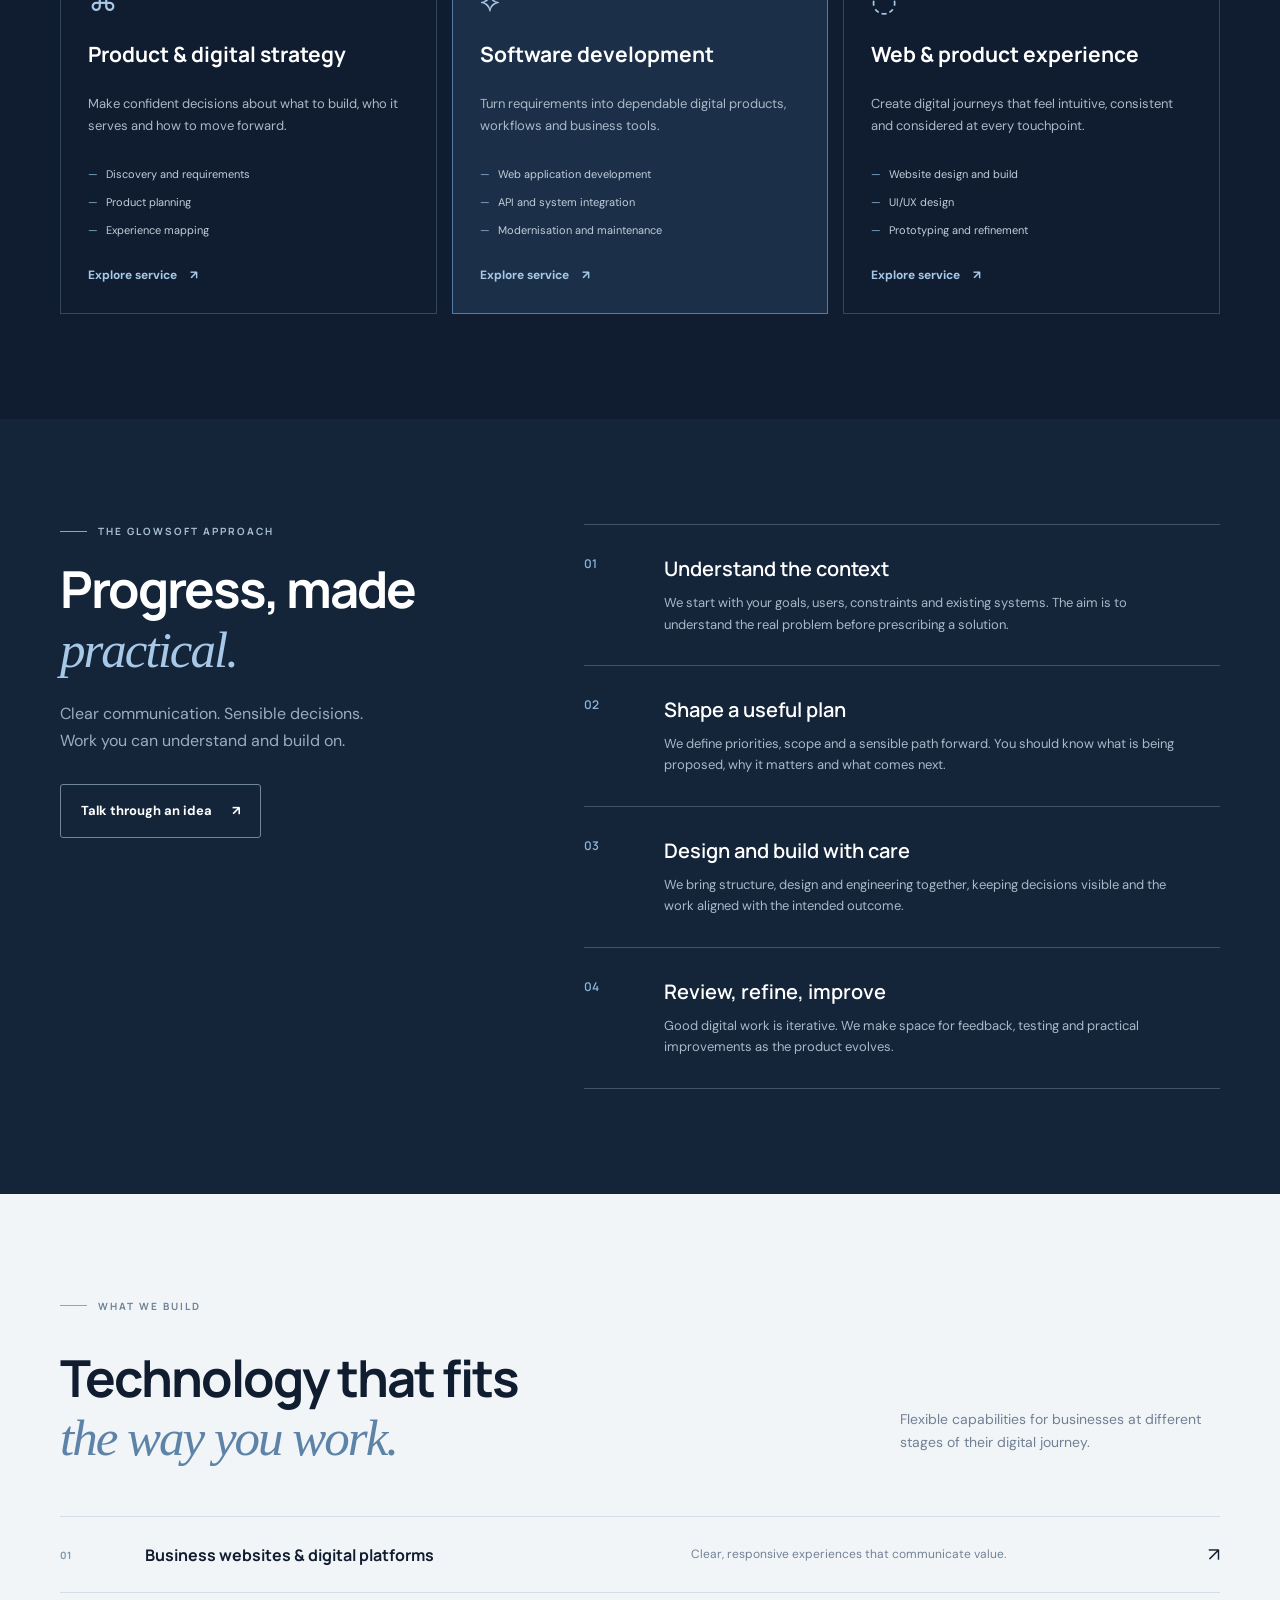
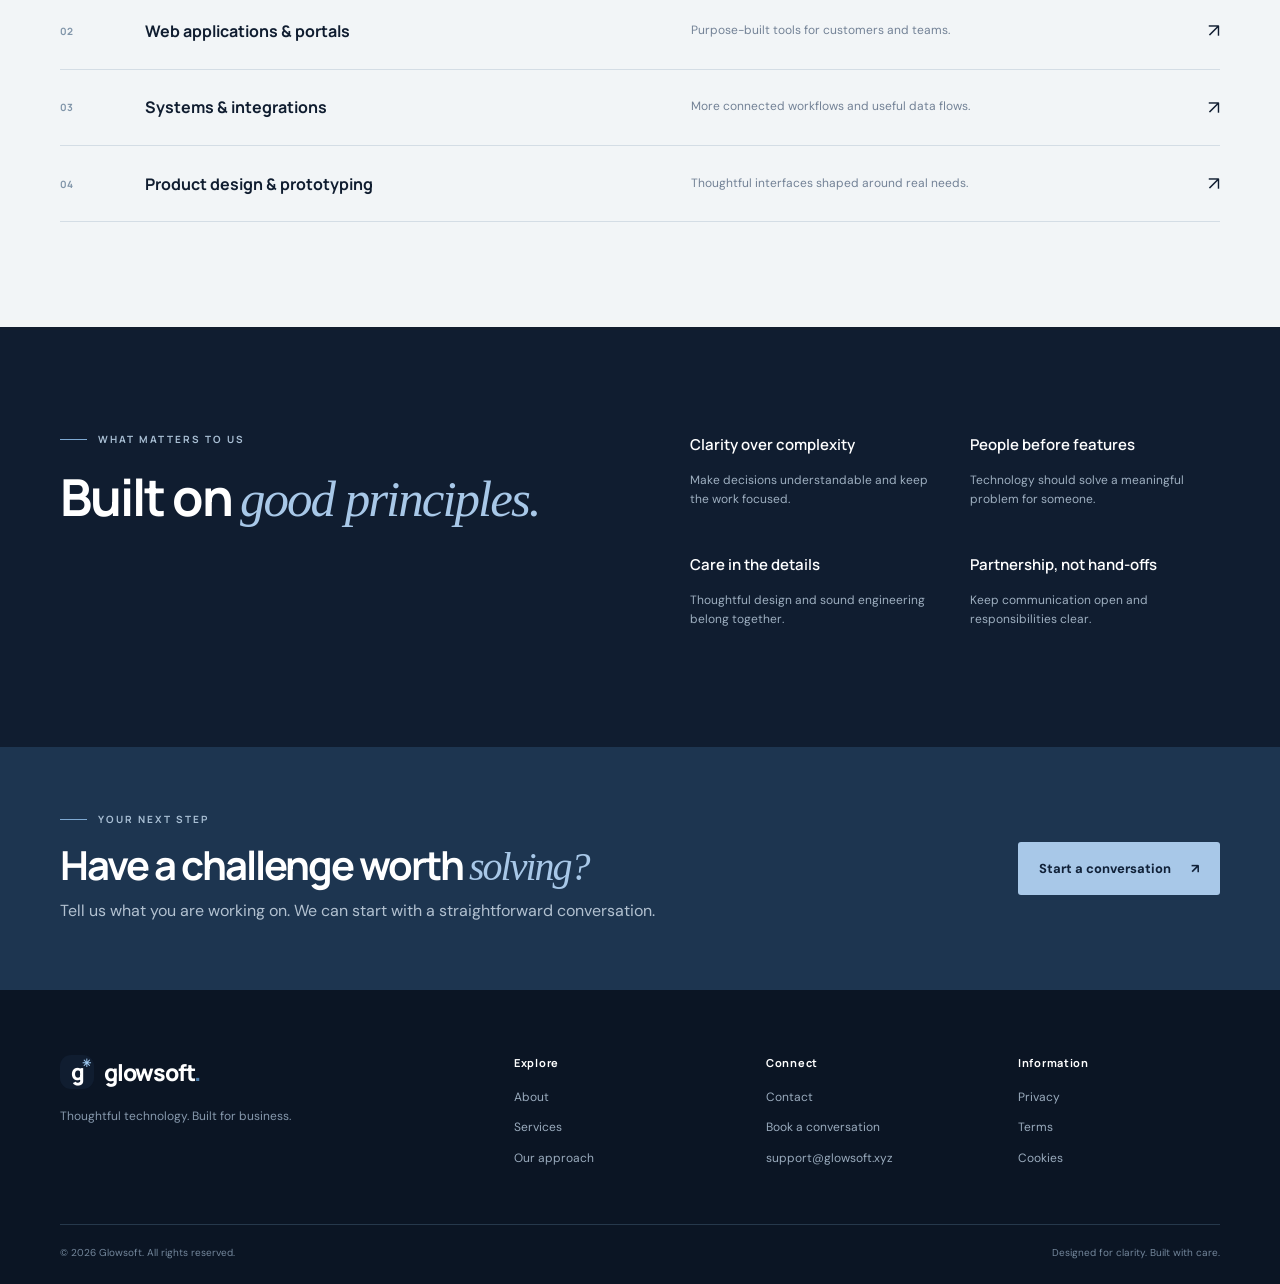
==== commit 703f6de5: "Add files via upload" ====
--- a/index.html
+++ b/index.html
@@ -7,7 +7,7 @@
   <meta property="og:title" content="Glowsoft — Thoughtful technology. Built for business.">
   <meta property="og:description" content="Digital product strategy, software engineering and web experiences for ambitious teams.">
   <meta property="og:type" content="website">
-  <title>Glowsoft — Thoughtful technology. Built for business.</title>
+  <title>Glowsoft — Thoughtful technology. Built for business.</title><link rel="canonical" href="https://glowsoft.xyz/">
   <link rel="icon" href="assets/favicon.svg" type="image/svg+xml">
   <link rel="preconnect" href="https://fonts.googleapis.com"><link rel="preconnect" href="https://fonts.gstatic.com" crossorigin>
   <link href="https://fonts.googleapis.com/css2?family=DM+Sans:wght@400;500;600;700&family=Manrope:wght@400;500;600;700;800&display=swap" rel="stylesheet">
@@ -21,8 +21,8 @@
     <a class="brand" href="index.html" aria-label="Glowsoft home" target="_blank" rel="noopener"><span class="brand-mark">g<span>✳</span></span><span>glowsoft<span class="brand-dot">.</span></span></a>
     <button class="menu-toggle" aria-label="Open navigation" aria-expanded="false"><span></span><span></span></button>
     <nav class="main-nav" aria-label="Main navigation">
-      <a href="#services">Services</a><a href="#approach">Approach</a><a href="#work">What we build</a><a href="about.html" target="_blank" rel="noopener">About</a>
-      <a class="nav-cta" href="contact.html" target="_blank" rel="noopener">Start a conversation <span>↗</span></a>
+      <a href="#services">Services</a><a href="#approach">Approach</a><a href="#work">What we build</a><a href="about.html">About</a>
+      <a class="nav-cta" href="contact.html">Start a conversation <span>↗</span></a>
     </nav>
   </div>
 </header>
@@ -34,7 +34,7 @@
         <div class="eyebrow"><span class="eyebrow-line"></span> DIGITAL PRODUCTS · SOFTWARE · EXPERIENCE</div>
         <h1>Thoughtful technology.<br><em>Built for business.</em></h1>
         <p class="hero-lead">Glowsoft helps teams turn complex ideas into clear, useful digital experiences—from the first product decision to the details that make software work beautifully.</p>
-        <div class="hero-actions"><a class="button button-primary" href="contact.html" target="_blank" rel="noopener">Discuss your project <span>↗</span></a><a class="text-link" href="#services">Explore what we do <span>↓</span></a></div>
+        <div class="hero-actions"><a class="button button-primary" href="contact.html">Discuss your project <span>↗</span></a><a class="text-link" href="#services">Explore what we do <span>↓</span></a></div>
         <div class="hero-note"><span class="status-dot"></span> A considered approach to your next digital step</div>
       </div>
       <div class="hero-art" aria-label="Abstract illustration of connected digital systems">
@@ -51,7 +51,7 @@
   <section class="intro section-pad">
     <div class="container intro-grid">
       <div><div class="eyebrow dark"><span class="eyebrow-line"></span> A PRACTICAL PARTNER</div><h2>Good technology starts with <em>the right questions.</em></h2></div>
-      <div class="intro-text"><p>Not every challenge needs more features. Sometimes it needs a clearer process, a better customer journey or a simpler way for people to get things done.</p><p>Glowsoft brings product thinking and digital craft together to help you make informed decisions, build with purpose and keep improving.</p><a class="arrow-link" href="about.html" target="_blank" rel="noopener">Get to know Glowsoft <span>↗</span></a></div>
+      <div class="intro-text"><p>Not every challenge needs more features. Sometimes it needs a clearer process, a better customer journey or a simpler way for people to get things done.</p><p>Glowsoft brings product thinking and digital craft together to help you make informed decisions, build with purpose and keep improving.</p><a class="arrow-link" href="about.html">Get to know Glowsoft <span>↗</span></a></div>
     </div>
   </section>
 
@@ -68,7 +68,7 @@
 
   <section class="approach section-pad" id="approach">
     <div class="container approach-grid">
-      <div class="approach-sticky"><div class="eyebrow"><span class="eyebrow-line"></span> THE GLOWSOFT APPROACH</div><h2>Progress, made <em>practical.</em></h2><p>Clear communication. Sensible decisions. Work you can understand and build on.</p><a class="button button-outline-light" href="contact.html" target="_blank" rel="noopener">Talk through an idea <span>↗</span></a></div>
+      <div class="approach-sticky"><div class="eyebrow"><span class="eyebrow-line"></span> THE GLOWSOFT APPROACH</div><h2>Progress, made <em>practical.</em></h2><p>Clear communication. Sensible decisions. Work you can understand and build on.</p><a class="button button-outline-light" href="contact.html">Talk through an idea <span>↗</span></a></div>
       <div class="steps">
         <article class="step"><span>01</span><div><h3>Understand the context</h3><p>We start with your goals, users, constraints and existing systems. The aim is to understand the real problem before prescribing a solution.</p></div></article>
         <article class="step"><span>02</span><div><h3>Shape a useful plan</h3><p>We define priorities, scope and a sensible path forward. You should know what is being proposed, why it matters and what comes next.</p></div></article>
@@ -83,10 +83,10 @@
       <div class="eyebrow dark"><span class="eyebrow-line"></span> WHAT WE BUILD</div>
       <div class="section-heading"><h2>Technology that fits<br><em>the way you work.</em></h2><p>Flexible capabilities for businesses at different stages of their digital journey.</p></div>
       <div class="capability-list">
-        <a href="services.html#experience" target="_blank" rel="noopener"><span class="cap-number">01</span><span class="cap-name">Business websites &amp; digital platforms</span><span class="cap-desc">Clear, responsive experiences that communicate value.</span><span class="cap-arrow">↗</span></a>
-        <a href="services.html#apps" target="_blank" rel="noopener"><span class="cap-number">02</span><span class="cap-name">Web applications &amp; portals</span><span class="cap-desc">Purpose-built tools for customers and teams.</span><span class="cap-arrow">↗</span></a>
-        <a href="services.html#integration" target="_blank" rel="noopener"><span class="cap-number">03</span><span class="cap-name">Systems &amp; integrations</span><span class="cap-desc">More connected workflows and useful data flows.</span><span class="cap-arrow">↗</span></a>
-        <a href="services.html#design" target="_blank" rel="noopener"><span class="cap-number">04</span><span class="cap-name">Product design &amp; prototyping</span><span class="cap-desc">Thoughtful interfaces shaped around real needs.</span><span class="cap-arrow">↗</span></a>
+        <a href="services.html#experience"><span class="cap-number">01</span><span class="cap-name">Business websites &amp; digital platforms</span><span class="cap-desc">Clear, responsive experiences that communicate value.</span><span class="cap-arrow">↗</span></a>
+        <a href="services.html#apps"><span class="cap-number">02</span><span class="cap-name">Web applications &amp; portals</span><span class="cap-desc">Purpose-built tools for customers and teams.</span><span class="cap-arrow">↗</span></a>
+        <a href="services.html#integration"><span class="cap-number">03</span><span class="cap-name">Systems &amp; integrations</span><span class="cap-desc">More connected workflows and useful data flows.</span><span class="cap-arrow">↗</span></a>
+        <a href="services.html#design"><span class="cap-number">04</span><span class="cap-name">Product design &amp; prototyping</span><span class="cap-desc">Thoughtful interfaces shaped around real needs.</span><span class="cap-arrow">↗</span></a>
       </div>
     </div>
   </section>
@@ -95,8 +95,8 @@
     <div class="container principles-grid"><div><div class="eyebrow"><span class="eyebrow-line"></span> WHAT MATTERS TO US</div><h2>Built on <em>good principles.</em></h2></div><div class="principle-items"><div><b>Clarity over complexity</b><p>Make decisions understandable and keep the work focused.</p></div><div><b>People before features</b><p>Technology should solve a meaningful problem for someone.</p></div><div><b>Care in the details</b><p>Thoughtful design and sound engineering belong together.</p></div><div><b>Partnership, not hand-offs</b><p>Keep communication open and responsibilities clear.</p></div></div></div>
   </section>
 
-  <section class="section-pad testimonials" id="testimonials" data-testimonials hidden><div class="container"><div class="eyebrow dark"><span class="eyebrow-line"></span> CLIENT FEEDBACK</div><h2>What clients <em>say.</em></h2><div class="t-grid"></div></div></section><section class="cta-band"><div class="container cta-inner"><div><div class="eyebrow"><span class="eyebrow-line"></span> YOUR NEXT STEP</div><h2>Have a challenge worth <em>solving?</em></h2><p>Tell us what you are working on. We can start with a straightforward conversation.</p></div><a class="button button-primary" href="contact.html" target="_blank" rel="noopener">Start a conversation <span>↗</span></a></div></section>
+  <section class="section-pad testimonials" id="testimonials" data-testimonials hidden><div class="container"><div class="eyebrow dark"><span class="eyebrow-line"></span> CLIENT FEEDBACK</div><h2>What clients <em>say.</em></h2><div class="t-grid"></div></div></section><section class="cta-band"><div class="container cta-inner"><div><div class="eyebrow"><span class="eyebrow-line"></span> YOUR NEXT STEP</div><h2>Have a challenge worth <em>solving?</em></h2><p>Tell us what you are working on. We can start with a straightforward conversation.</p></div><a class="button button-primary" href="contact.html">Start a conversation <span>↗</span></a></div></section>
 </main>
-<footer class="site-footer"><div class="container footer-main"><div class="footer-brand"><a class="brand" href="index.html" target="_blank" rel="noopener"><span class="brand-mark">g<span>✳</span></span><span>glowsoft<span class="brand-dot">.</span></span></a><p>Thoughtful technology. Built for business.</p></div><div class="footer-col"><b>Explore</b><a href="about.html" target="_blank" rel="noopener">About</a><a href="services.html" target="_blank" rel="noopener">Services</a><a href="index.html#approach" target="_blank" rel="noopener">Our approach</a></div><div class="footer-col"><b>Connect</b><a href="contact.html" target="_blank" rel="noopener">Contact</a><a href="contact.html#booking" target="_blank" rel="noopener">Book a conversation</a><a href="mailto:hello@glowsoft.store">Email link</a></div><div class="footer-col"><b>Information</b><a href="privacy.html" target="_blank" rel="noopener">Privacy</a><a href="terms.html" target="_blank" rel="noopener">Terms</a><a href="cookies.html" target="_blank" rel="noopener">Cookies</a></div></div><div class="container footer-bottom"><span>© <span data-year></span> Glowsoft. All rights reserved.</span><span>Designed for clarity. Built with care.</span></div></footer>
+<footer class="site-footer"><div class="container footer-main"><div class="footer-brand"><a class="brand" href="index.html"><span class="brand-mark">g<span>✳</span></span><span>glowsoft<span class="brand-dot">.</span></span></a><p>Thoughtful technology. Built for business.</p></div><div class="footer-col"><b>Explore</b><a href="about.html">About</a><a href="services.html">Services</a><a href="index.html#approach">Our approach</a></div><div class="footer-col"><b>Connect</b><a href="contact.html">Contact</a><a href="contact.html#booking">Book a conversation</a><a href="mailto:support@glowsoft.xyz">support@glowsoft.xyz</a></div><div class="footer-col"><b>Information</b><a href="privacy.html">Privacy</a><a href="terms.html">Terms</a><a href="cookies.html">Cookies</a></div></div><div class="container footer-bottom"><span>© <span data-year></span> Glowsoft. All rights reserved.</span><span>Designed for clarity. Built with care.</span></div></footer>
 <div class="cookie-banner" data-cookie-banner hidden><p>We use essential site functionality. Optional analytics can be enabled only with your consent.</p><div><button class="cookie-accept">Accept</button><button class="cookie-reject">Essential only</button></div></div>
 </body></html>
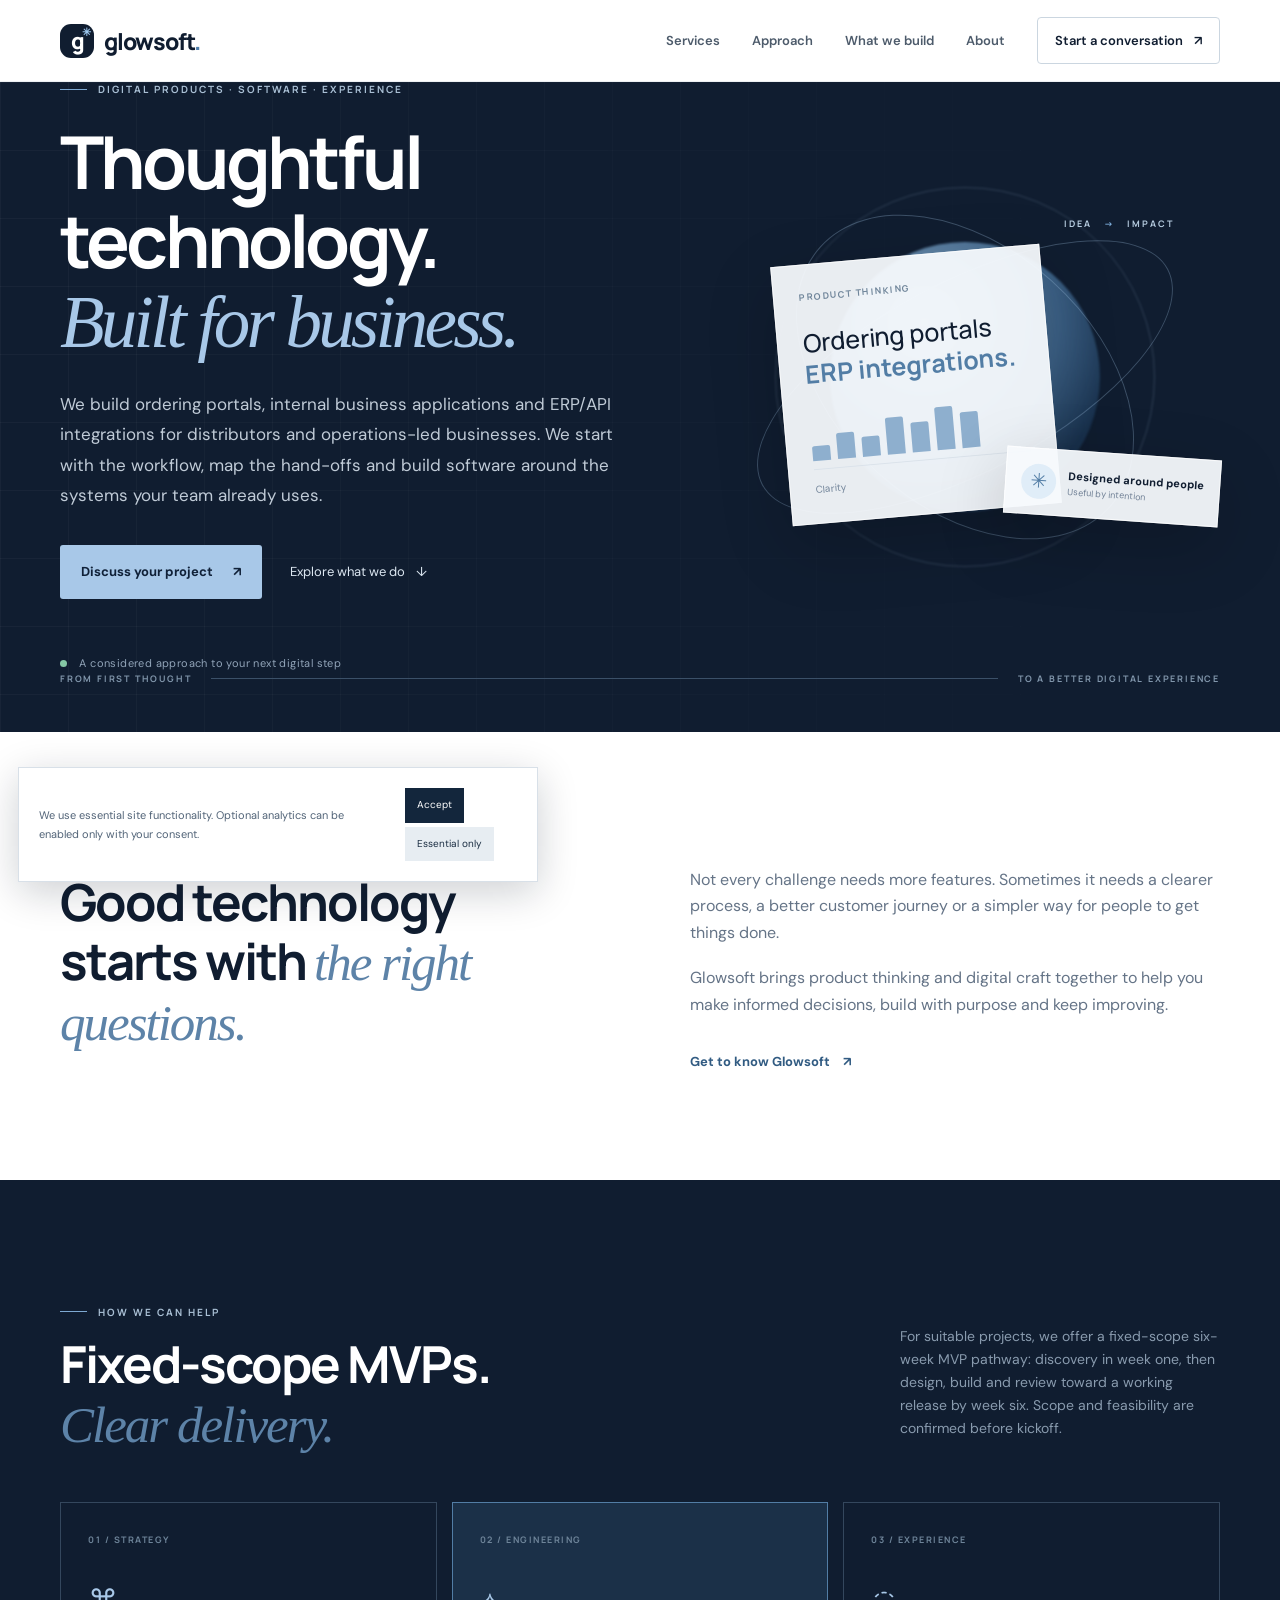
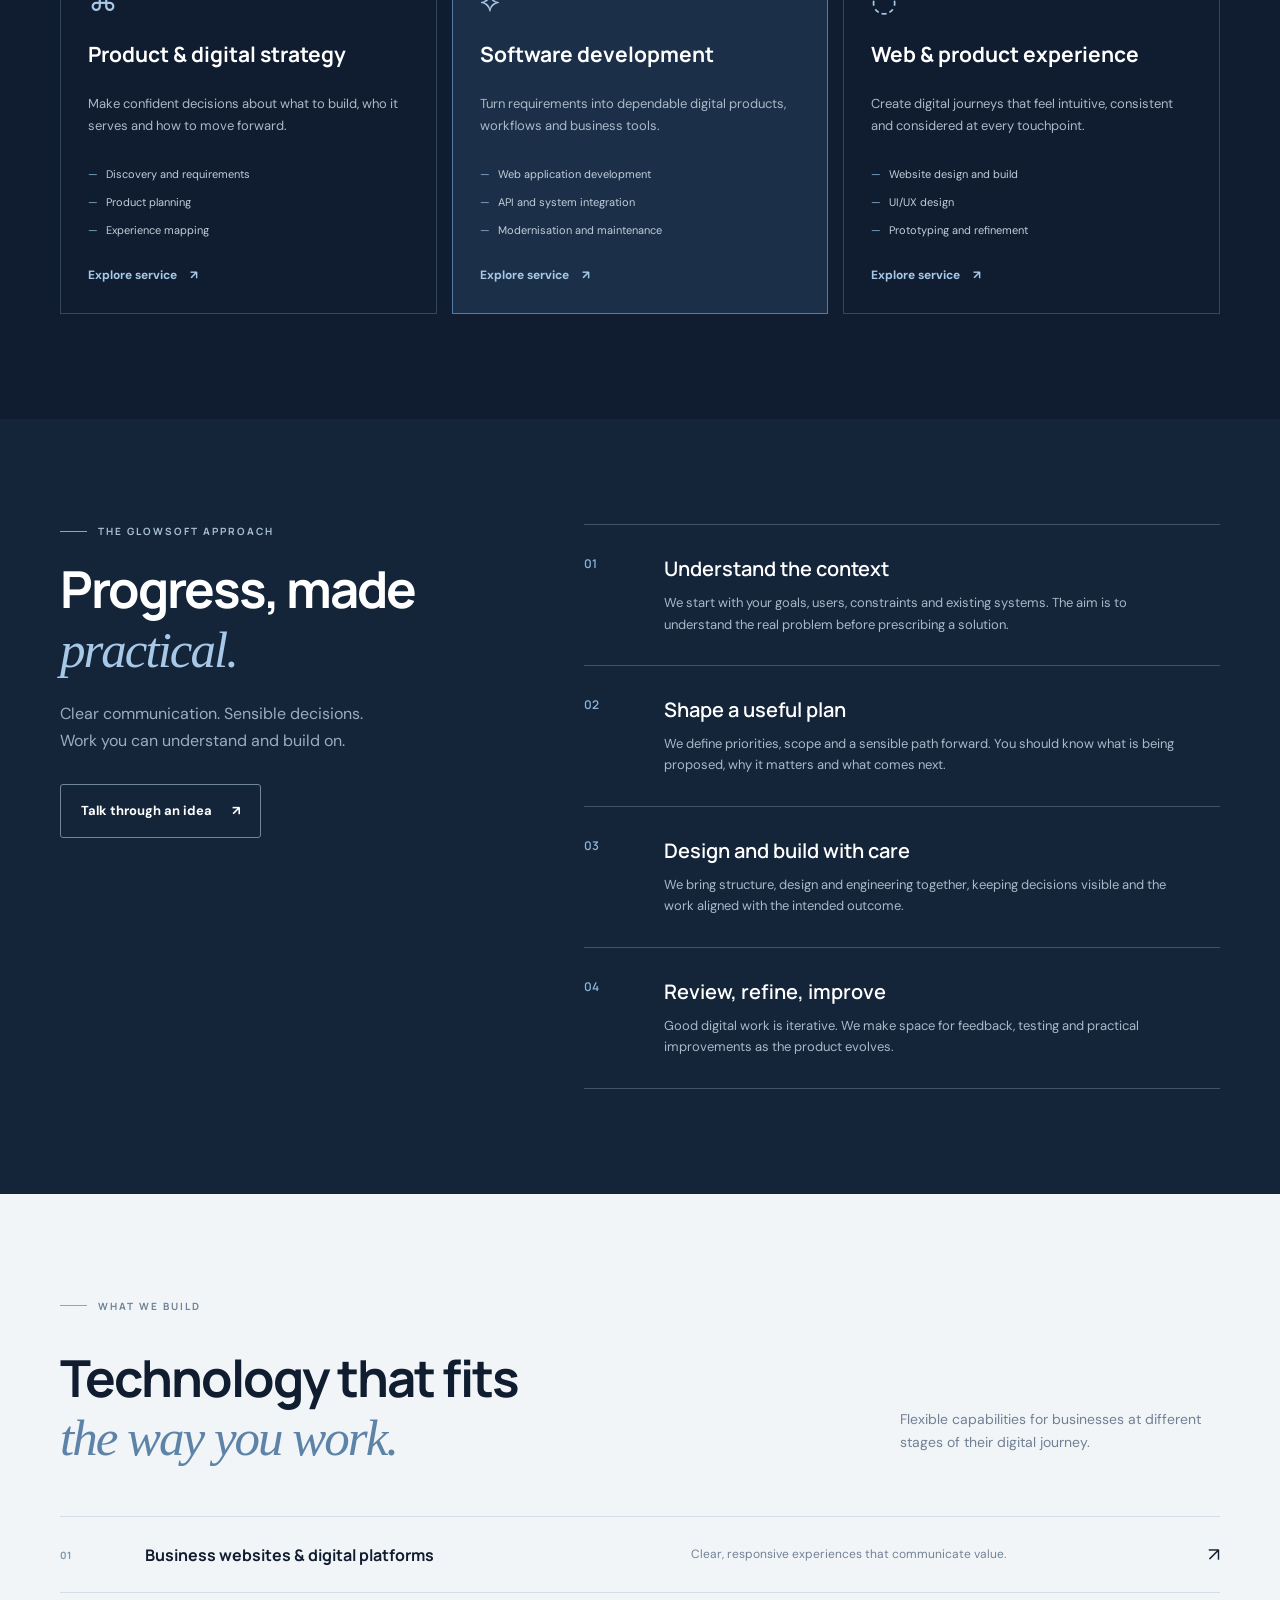
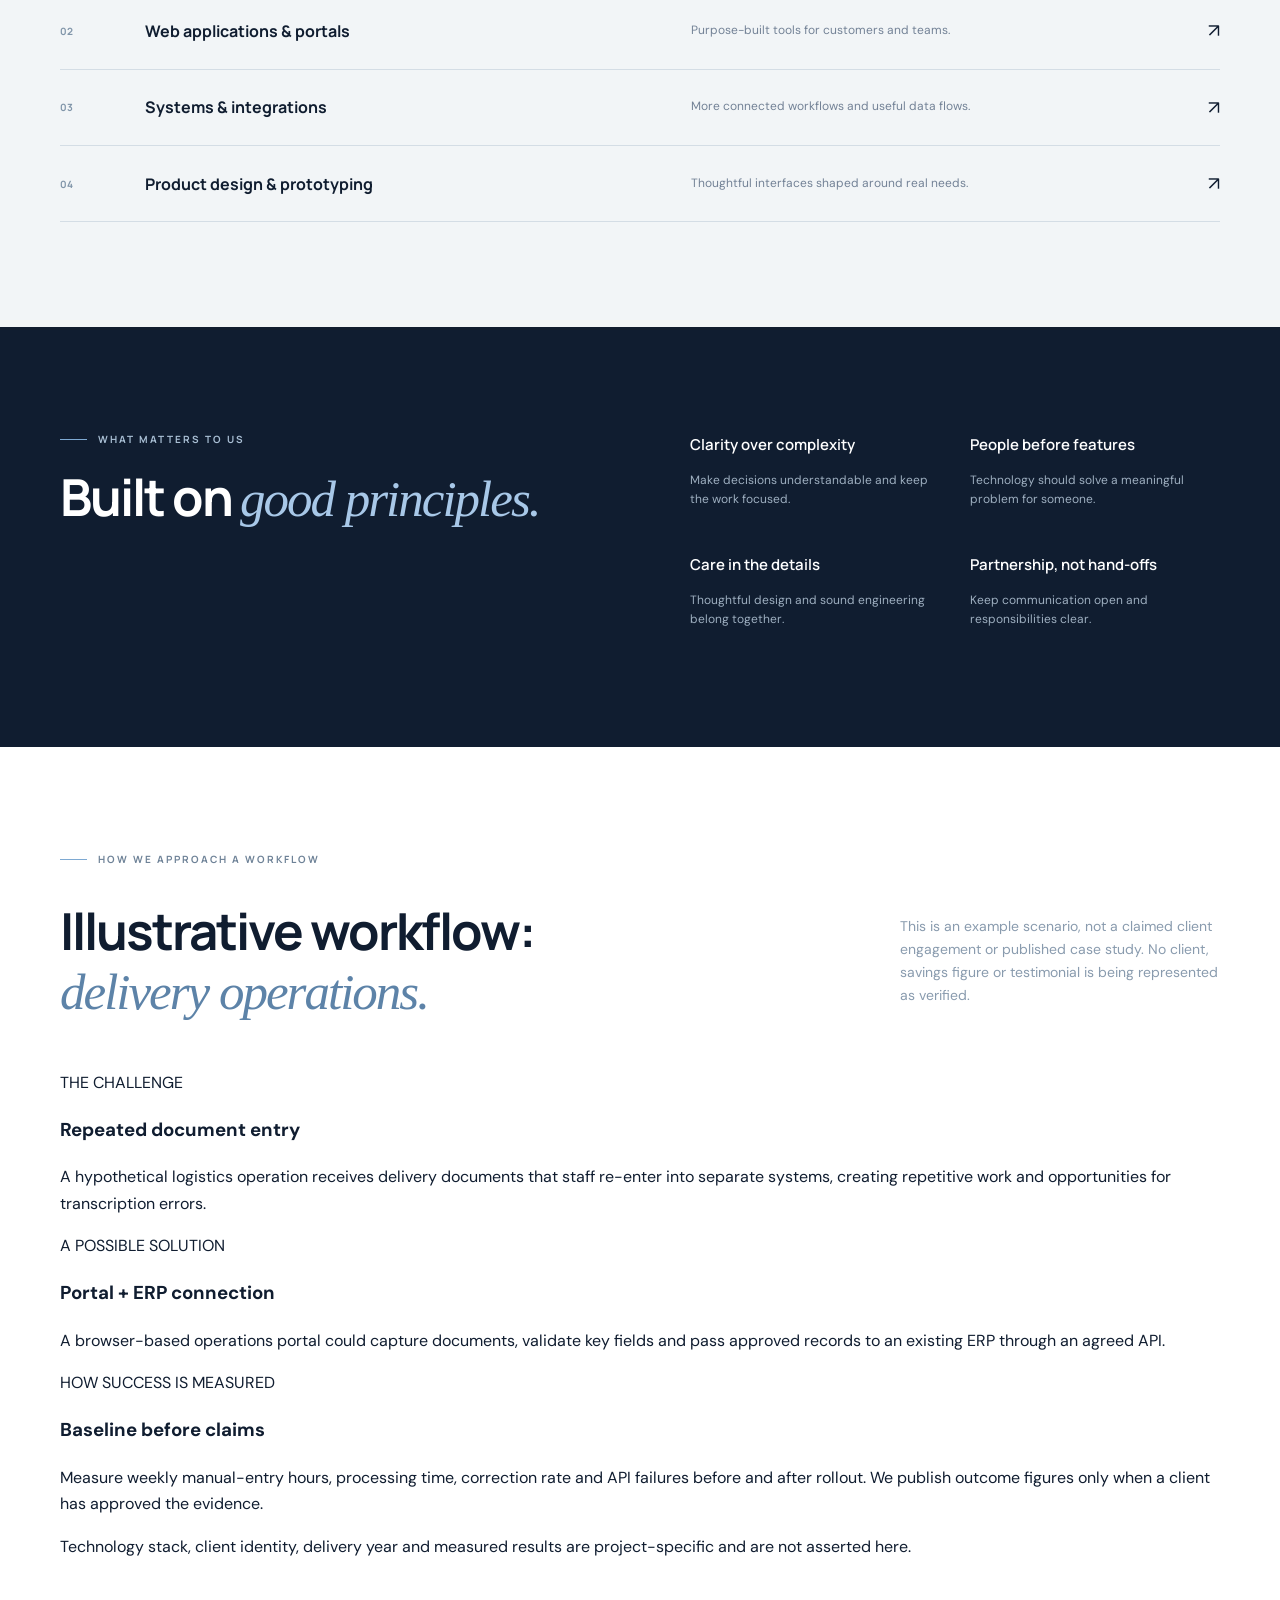
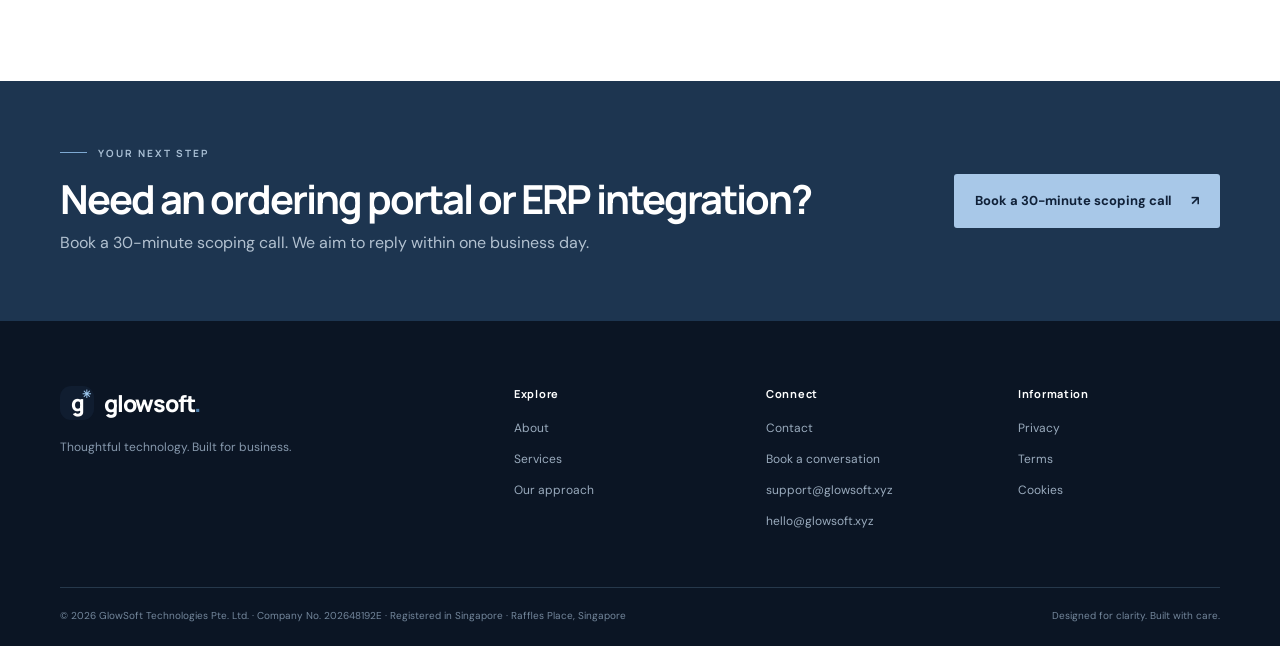
==== commit 505e066a: "Add files via upload" ====
--- a/index.html
+++ b/index.html
@@ -33,14 +33,14 @@
       <div class="hero-copy">
         <div class="eyebrow"><span class="eyebrow-line"></span> DIGITAL PRODUCTS · SOFTWARE · EXPERIENCE</div>
         <h1>Thoughtful technology.<br><em>Built for business.</em></h1>
-        <p class="hero-lead">Glowsoft helps teams turn complex ideas into clear, useful digital experiences—from the first product decision to the details that make software work beautifully.</p>
+        <p class="hero-lead">We build ordering portals, internal business applications and ERP/API integrations for distributors and operations-led businesses. We start with the workflow, map the hand-offs and build software around the systems your team already uses.</p>
         <div class="hero-actions"><a class="button button-primary" href="contact.html">Discuss your project <span>↗</span></a><a class="text-link" href="#services">Explore what we do <span>↓</span></a></div>
         <div class="hero-note"><span class="status-dot"></span> A considered approach to your next digital step</div>
       </div>
       <div class="hero-art" aria-label="Abstract illustration of connected digital systems">
         <div class="orb orb-one"></div><div class="orb orb-two"></div>
         <div class="orbit orbit-a"></div><div class="orbit orbit-b"></div>
-        <div class="art-card card-main"><div class="mini-label">PRODUCT THINKING</div><div class="art-title">Make the complex<br><b>feel simple.</b></div><div class="art-bars"><i></i><i></i><i></i><i></i><i></i><i></i><i></i></div><div class="art-footer"><span>Clarity</span><span>↗</span></div></div>
+        <div class="art-card card-main"><div class="mini-label">PRODUCT THINKING</div><div class="art-title">Ordering portals<br><b>ERP integrations.</b></div><div class="art-bars"><i></i><i></i><i></i><i></i><i></i><i></i><i></i></div><div class="art-footer"><span>Clarity</span><span>↗</span></div></div>
         <div class="art-card card-float"><span class="float-icon">✳</span><div><b>Designed around people</b><small>Useful by intention</small></div></div>
         <div class="art-tag">IDEA <span>→</span> IMPACT</div>
       </div>
@@ -57,7 +57,7 @@
 
   <section class="services section-pad" id="services">
     <div class="container">
-      <div class="section-heading"><div><div class="eyebrow"><span class="eyebrow-line"></span> HOW WE CAN HELP</div><h2>From a clear idea<br>to a <em>capable product.</em></h2></div><p>Choose a focused engagement or bring the pieces together around a larger digital goal.</p></div>
+      <div class="section-heading"><div><div class="eyebrow"><span class="eyebrow-line"></span> HOW WE CAN HELP</div><h2>Fixed-scope MVPs.<br><em>Clear delivery.</em></h2></div><p>For suitable projects, we offer a fixed-scope six-week MVP pathway: discovery in week one, then design, build and review toward a working release by week six. Scope and feasibility are confirmed before kickoff.</p></div>
       <div class="service-grid">
         <article class="service-card"><div class="service-num">01 / STRATEGY</div><div class="service-icon">⌘</div><h3>Product &amp; digital strategy</h3><p>Make confident decisions about what to build, who it serves and how to move forward.</p><ul><li>Discovery and requirements</li><li>Product planning</li><li>Experience mapping</li></ul><a href="services.html#strategy" class="card-link" target="_blank" rel="noopener">Explore service <span>↗</span></a></article>
         <article class="service-card featured"><div class="service-num">02 / ENGINEERING</div><div class="service-icon">⟡</div><h3>Software development</h3><p>Turn requirements into dependable digital products, workflows and business tools.</p><ul><li>Web application development</li><li>API and system integration</li><li>Modernisation and maintenance</li></ul><a href="services.html#engineering" class="card-link" target="_blank" rel="noopener">Explore service <span>↗</span></a></article>
@@ -95,8 +95,8 @@
     <div class="container principles-grid"><div><div class="eyebrow"><span class="eyebrow-line"></span> WHAT MATTERS TO US</div><h2>Built on <em>good principles.</em></h2></div><div class="principle-items"><div><b>Clarity over complexity</b><p>Make decisions understandable and keep the work focused.</p></div><div><b>People before features</b><p>Technology should solve a meaningful problem for someone.</p></div><div><b>Care in the details</b><p>Thoughtful design and sound engineering belong together.</p></div><div><b>Partnership, not hand-offs</b><p>Keep communication open and responsibilities clear.</p></div></div></div>
   </section>
 
-  <section class="section-pad testimonials" id="testimonials" data-testimonials hidden><div class="container"><div class="eyebrow dark"><span class="eyebrow-line"></span> CLIENT FEEDBACK</div><h2>What clients <em>say.</em></h2><div class="t-grid"></div></div></section><section class="cta-band"><div class="container cta-inner"><div><div class="eyebrow"><span class="eyebrow-line"></span> YOUR NEXT STEP</div><h2>Have a challenge worth <em>solving?</em></h2><p>Tell us what you are working on. We can start with a straightforward conversation.</p></div><a class="button button-primary" href="contact.html">Start a conversation <span>↗</span></a></div></section>
+  <section class="section-pad work-example" id="work-example"><div class="container"><div class="eyebrow dark"><span class="eyebrow-line"></span> HOW WE APPROACH A WORKFLOW</div><div class="section-heading"><h2>Illustrative workflow:<br><em>delivery operations.</em></h2><p>This is an example scenario, not a claimed client engagement or published case study. No client, savings figure or testimonial is being represented as verified.</p></div><div class="work-grid"><article><span>THE CHALLENGE</span><h3>Repeated document entry</h3><p>A hypothetical logistics operation receives delivery documents that staff re-enter into separate systems, creating repetitive work and opportunities for transcription errors.</p></article><article><span>A POSSIBLE SOLUTION</span><h3>Portal + ERP connection</h3><p>A browser-based operations portal could capture documents, validate key fields and pass approved records to an existing ERP through an agreed API.</p></article><article><span>HOW SUCCESS IS MEASURED</span><h3>Baseline before claims</h3><p>Measure weekly manual-entry hours, processing time, correction rate and API failures before and after rollout. We publish outcome figures only when a client has approved the evidence.</p></article></div><p class="work-disclaimer">Technology stack, client identity, delivery year and measured results are project-specific and are not asserted here.</p></div></section><section class="cta-band"><div class="container cta-inner"><div><div class="eyebrow"><span class="eyebrow-line"></span> YOUR NEXT STEP</div><h2>Need an ordering portal or ERP integration?</h2><p>Book a 30-minute scoping call. We aim to reply within one business day.</p></div><a class="button button-primary" href="contact.html">Book a 30-minute scoping call <span>↗</span></a></div></section>
 </main>
-<footer class="site-footer"><div class="container footer-main"><div class="footer-brand"><a class="brand" href="index.html"><span class="brand-mark">g<span>✳</span></span><span>glowsoft<span class="brand-dot">.</span></span></a><p>Thoughtful technology. Built for business.</p></div><div class="footer-col"><b>Explore</b><a href="about.html">About</a><a href="services.html">Services</a><a href="index.html#approach">Our approach</a></div><div class="footer-col"><b>Connect</b><a href="contact.html">Contact</a><a href="contact.html#booking">Book a conversation</a><a href="mailto:support@glowsoft.xyz">support@glowsoft.xyz</a></div><div class="footer-col"><b>Information</b><a href="privacy.html">Privacy</a><a href="terms.html">Terms</a><a href="cookies.html">Cookies</a></div></div><div class="container footer-bottom"><span>© <span data-year></span> Glowsoft. All rights reserved.</span><span>Designed for clarity. Built with care.</span></div></footer>
+<footer class="site-footer"><div class="container footer-main"><div class="footer-brand"><a class="brand" href="index.html"><span class="brand-mark">g<span>✳</span></span><span>glowsoft<span class="brand-dot">.</span></span></a><p>Thoughtful technology. Built for business.</p></div><div class="footer-col"><b>Explore</b><a href="about.html">About</a><a href="services.html">Services</a><a href="index.html#approach">Our approach</a></div><div class="footer-col"><b>Connect</b><a href="contact.html">Contact</a><a href="contact.html#booking">Book a conversation</a><a href="mailto:support@glowsoft.xyz">support@glowsoft.xyz</a><a href="mailto:hello@glowsoft.xyz">hello@glowsoft.xyz</a></div><div class="footer-col"><b>Information</b><a href="privacy.html">Privacy</a><a href="terms.html">Terms</a><a href="cookies.html">Cookies</a></div></div><div class="container footer-bottom"><span>© 2026 GlowSoft Technologies Pte. Ltd. · Company No. 202648192E · Registered in Singapore · Raffles Place, Singapore</span><span>Designed for clarity. Built with care.</span></div></footer>
 <div class="cookie-banner" data-cookie-banner hidden><p>We use essential site functionality. Optional analytics can be enabled only with your consent.</p><div><button class="cookie-accept">Accept</button><button class="cookie-reject">Essential only</button></div></div>
 </body></html>
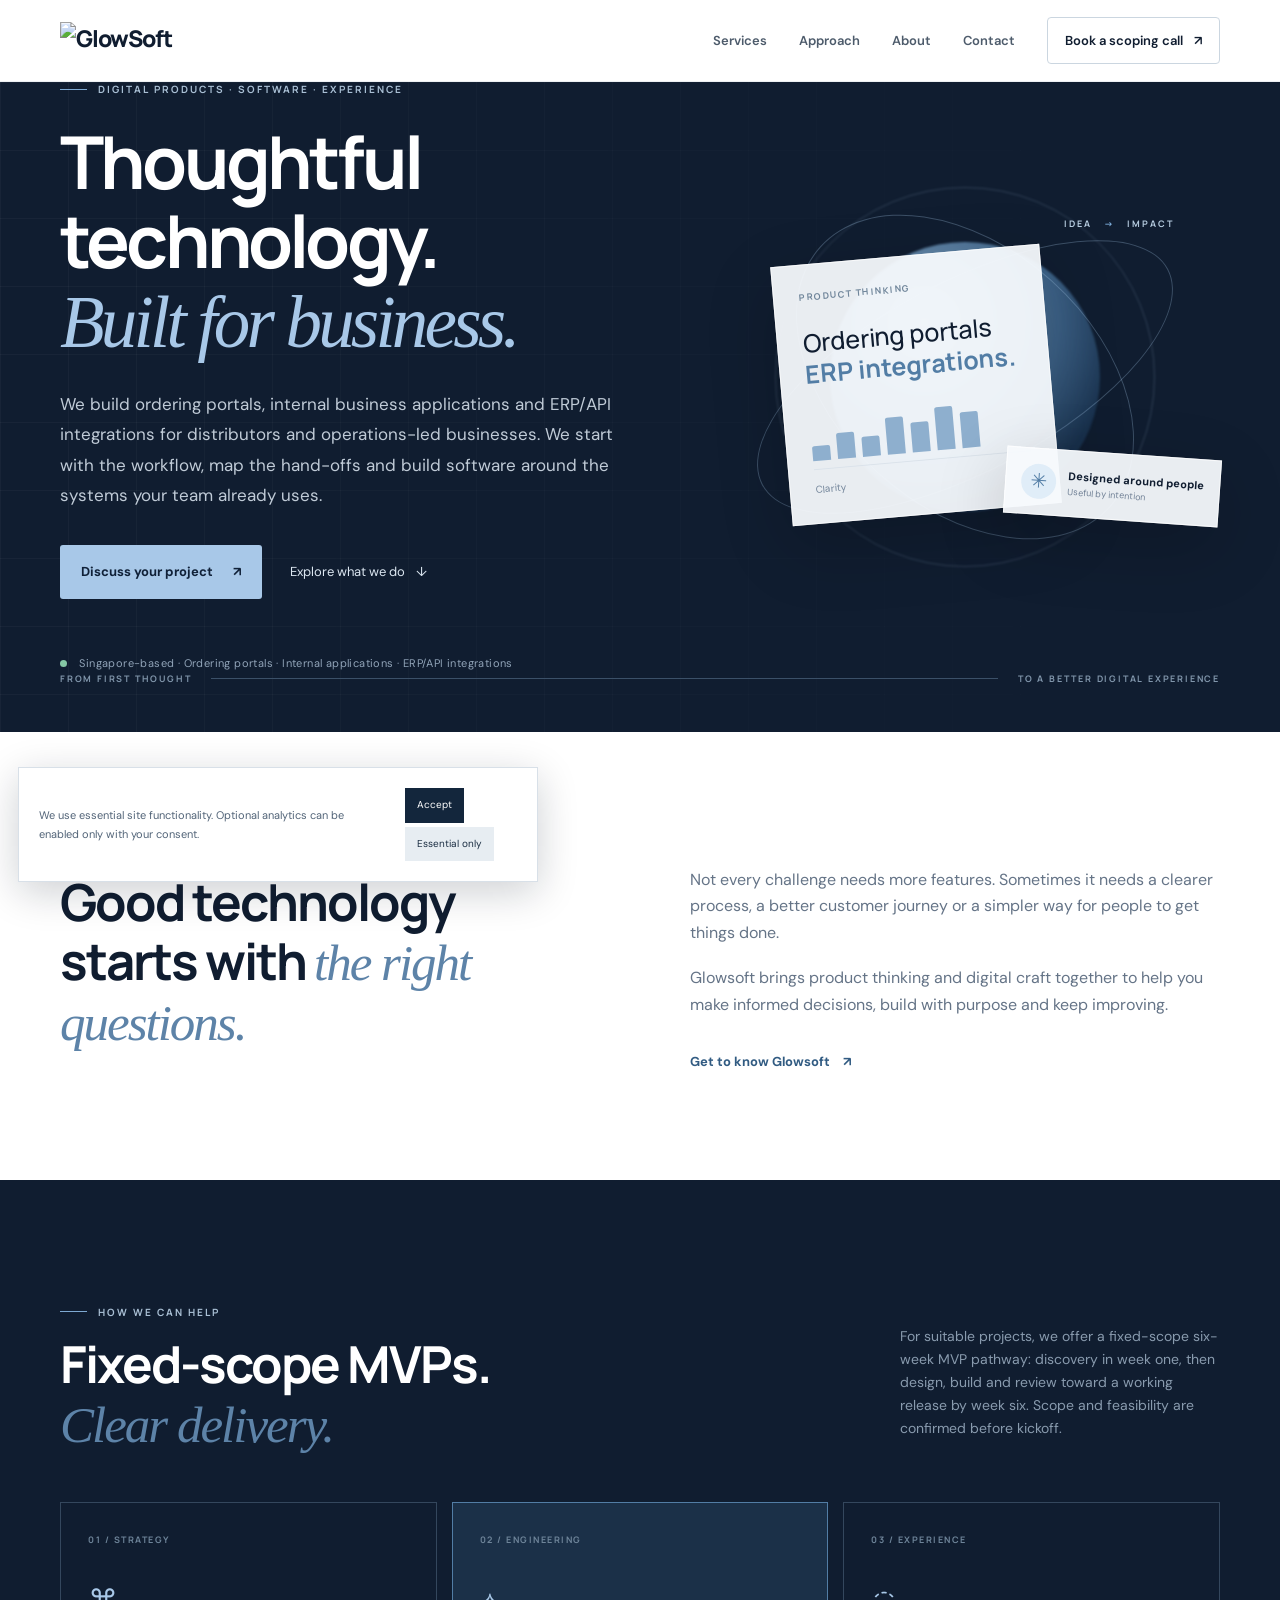
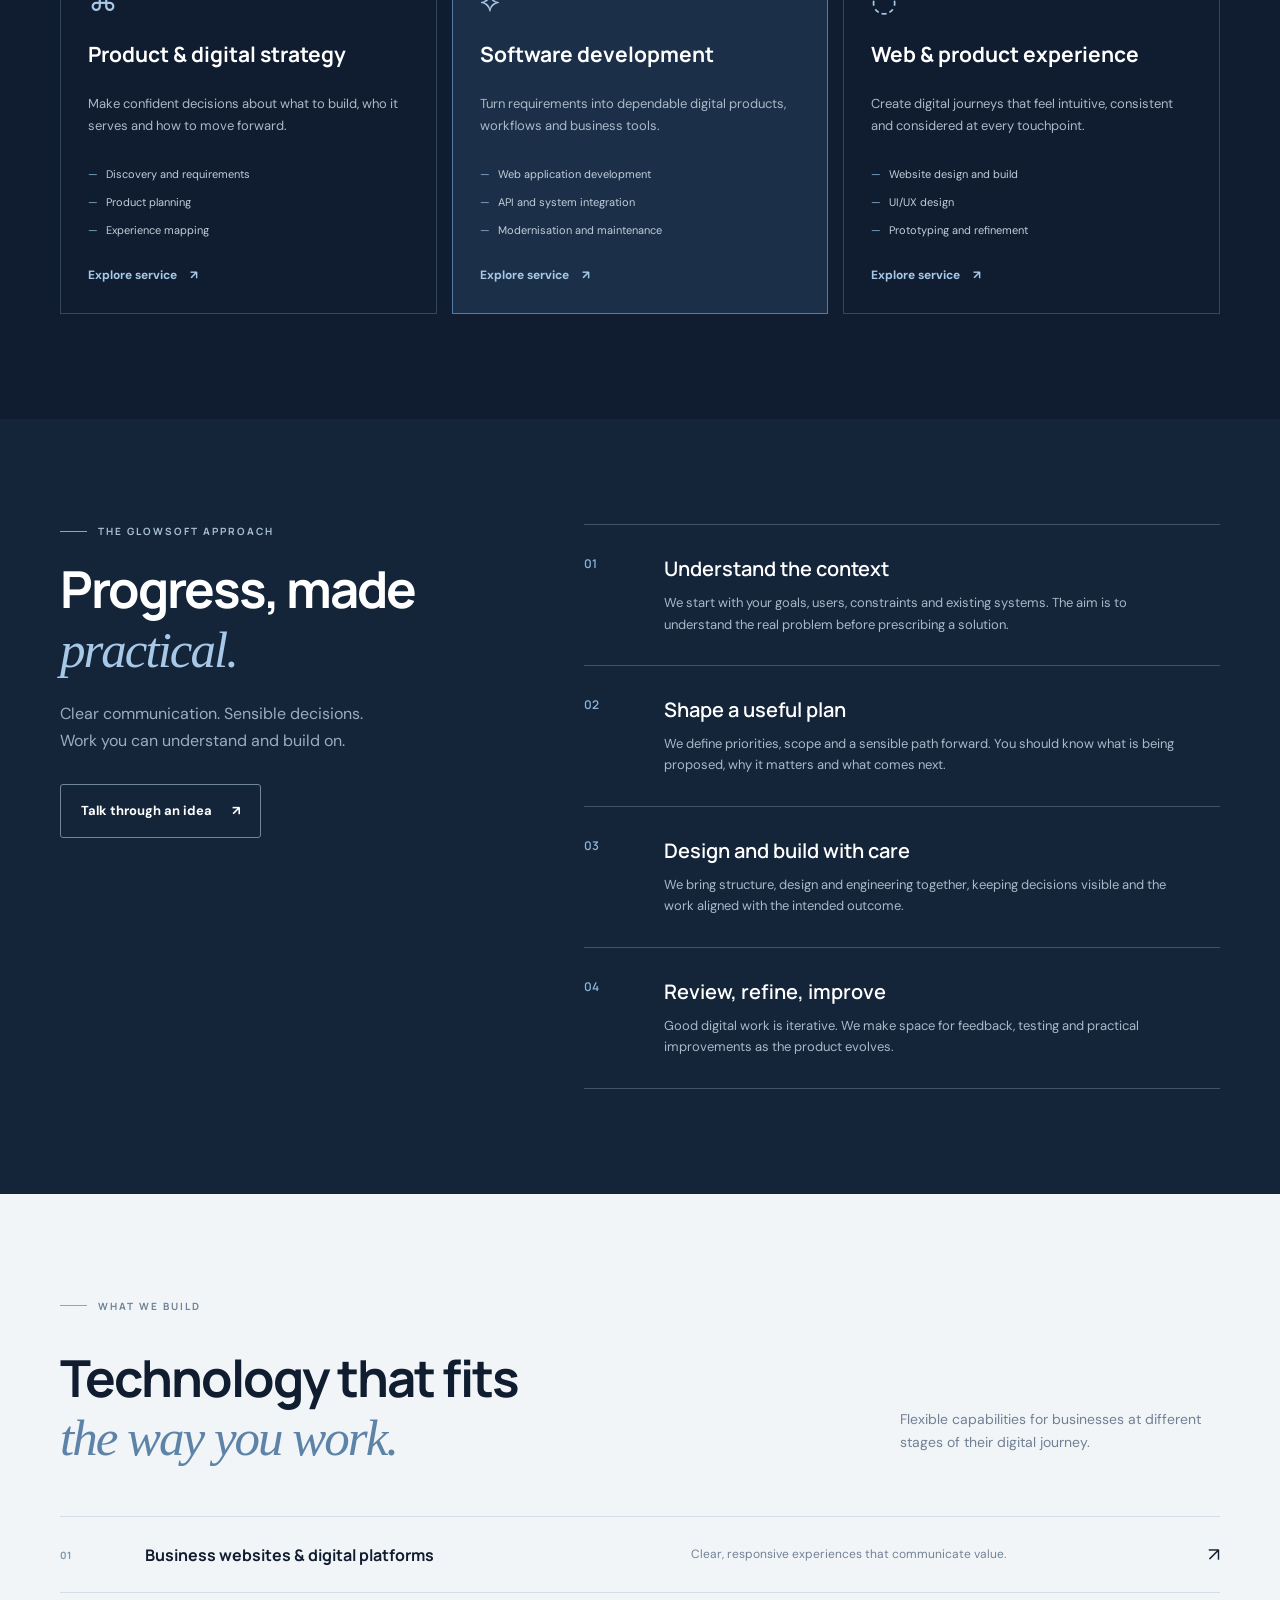
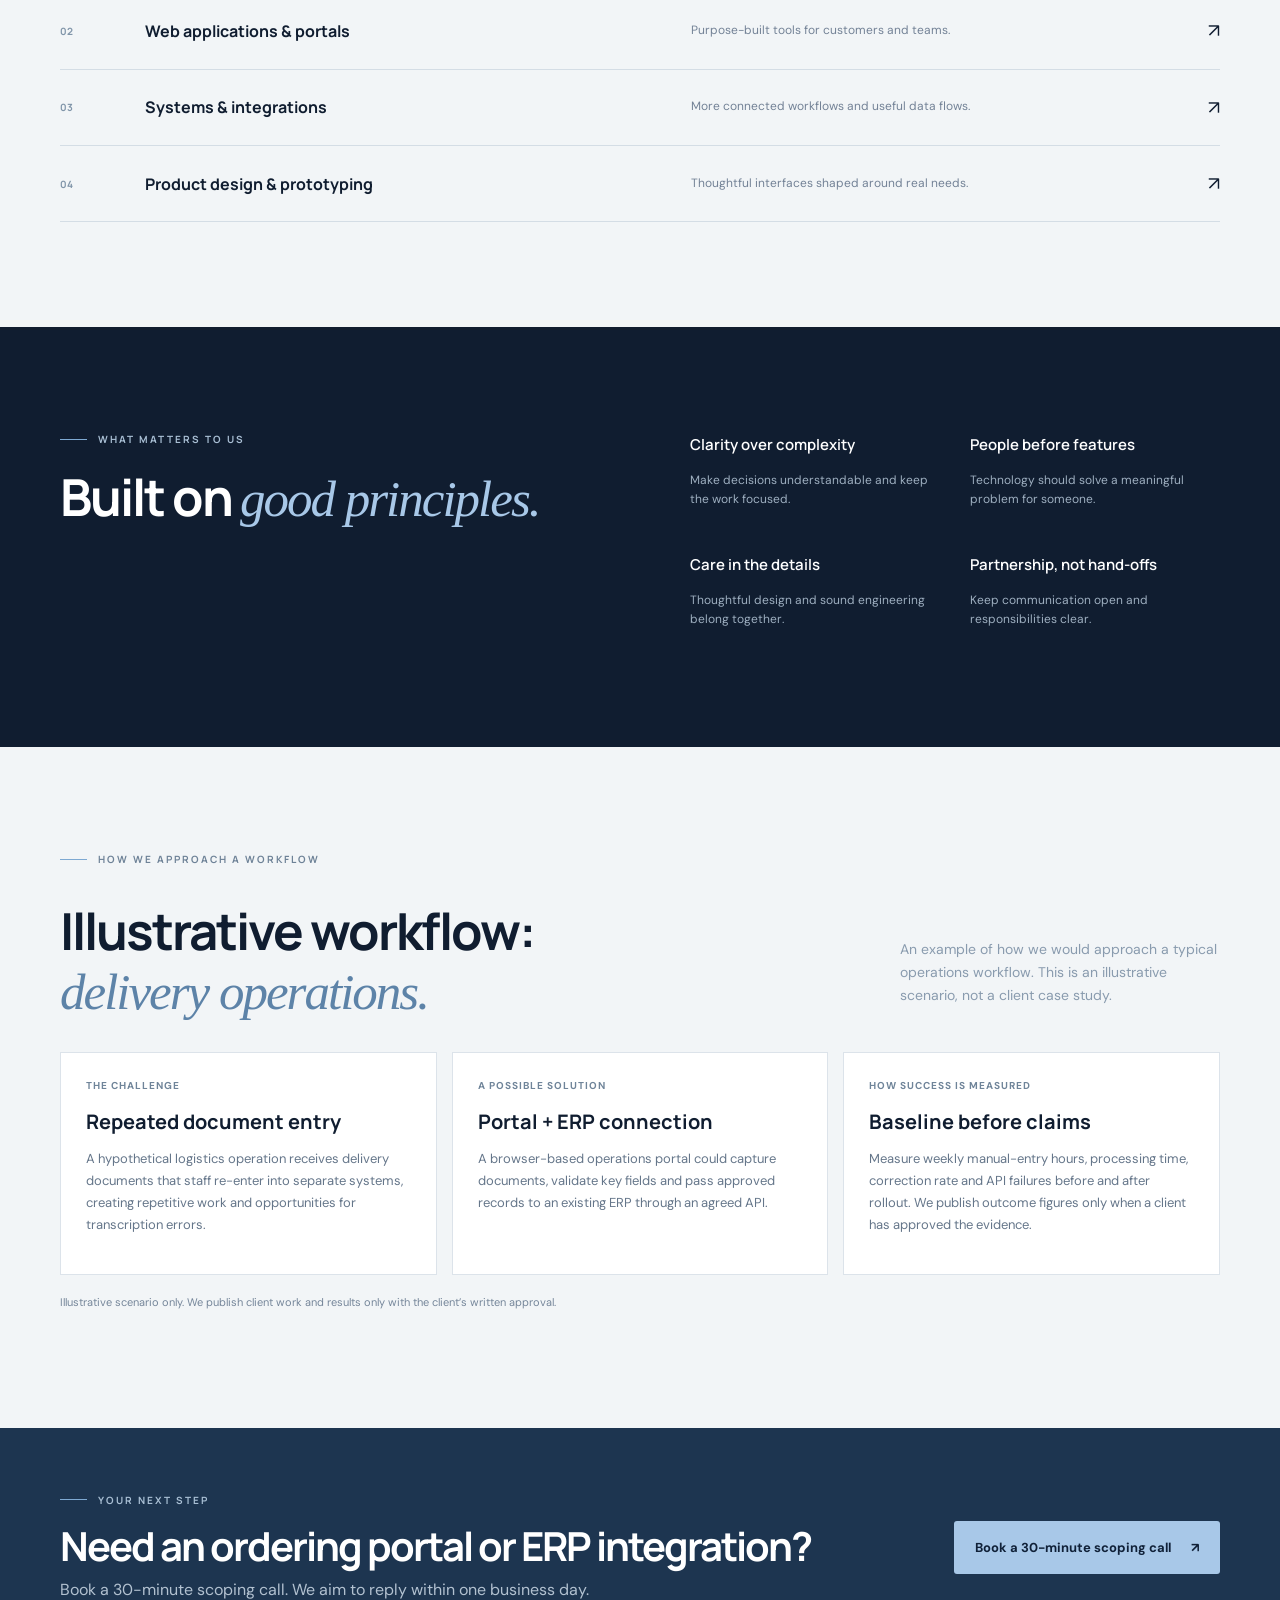
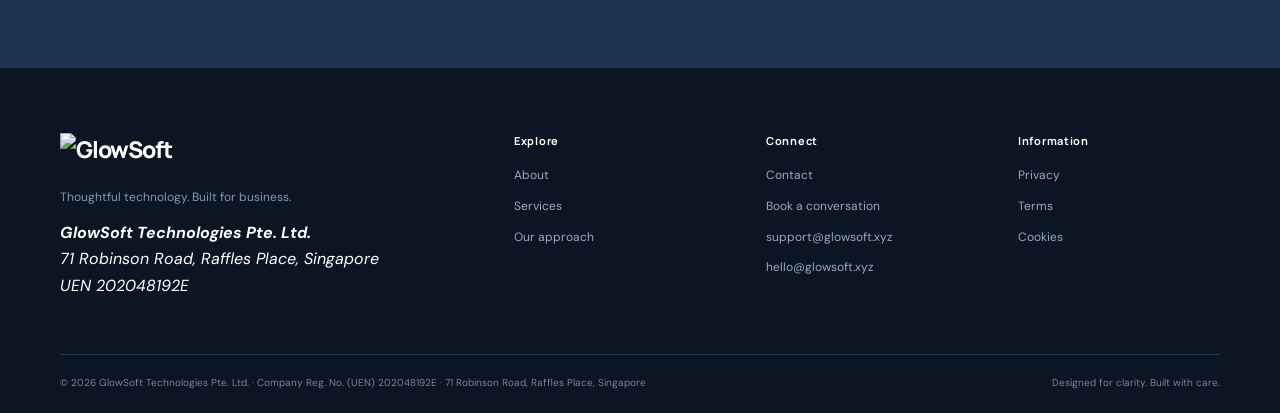
==== commit 4e33b5e0: "Add files via upload" ====
--- a/index.html
+++ b/index.html
@@ -3,27 +3,21 @@
 <head>
   <meta charset="utf-8"><meta name="viewport" content="width=device-width, initial-scale=1">
   <meta name="theme-color" content="#0b1220">
-  <meta name="description" content="Glowsoft helps businesses plan, build and improve digital products, websites and software experiences.">
-  <meta property="og:title" content="Glowsoft — Thoughtful technology. Built for business.">
-  <meta property="og:description" content="Digital product strategy, software engineering and web experiences for ambitious teams.">
-  <meta property="og:type" content="website">
-  <title>Glowsoft — Thoughtful technology. Built for business.</title><link rel="canonical" href="https://glowsoft.xyz/">
-  <link rel="icon" href="assets/favicon.svg" type="image/svg+xml">
+  <meta name="description" content="Glowsoft builds ordering portals, internal business applications and ERP/API integrations for distributors and operations-led businesses. Singapore.">
+  <title>Glowsoft — Ordering portals, business apps & ERP/API integrations</title><meta property="og:site_name" content="Glowsoft"><meta property="og:title" content="Glowsoft — Ordering portals, business apps & ERP/API integrations"><meta property="og:description" content="Glowsoft builds ordering portals, internal business applications and ERP/API integrations for distributors and operations-led businesses. Singapore."><meta property="og:type" content="website"><meta property="og:url" content="https://glowsoft.xyz/"><meta property="og:image" content="https://glowsoft.xyz/assets/og-image.png"><meta name="twitter:card" content="summary_large_image"><link rel="canonical" href="https://glowsoft.xyz/">
+  <link rel="icon" type="image/png" href="assets/favicon.png"><link rel="apple-touch-icon" href="assets/apple-touch-icon.png">
   <link rel="preconnect" href="https://fonts.googleapis.com"><link rel="preconnect" href="https://fonts.gstatic.com" crossorigin>
   <link href="https://fonts.googleapis.com/css2?family=DM+Sans:wght@400;500;600;700&family=Manrope:wght@400;500;600;700;800&display=swap" rel="stylesheet">
   <link rel="stylesheet" href="assets/styles.css">
   <script defer src="assets/main.js"></script>
-</head>
+<script type="application/ld+json">{"@context": "https://schema.org", "@type": "Organization", "name": "Glowsoft", "legalName": "GlowSoft Technologies Pte. Ltd.", "url": "https://glowsoft.xyz/", "logo": "https://glowsoft.xyz/assets/logo.png", "email": "hello@glowsoft.xyz", "identifier": "202048192E", "address": {"@type": "PostalAddress", "streetAddress": "71 Robinson Road", "addressLocality": "Raffles Place", "addressCountry": "SG"}, "contactPoint": {"@type": "ContactPoint", "contactType": "customer support", "email": "support@glowsoft.xyz", "availableLanguage": "en"}}</script></head>
 <body>
 <a class="skip-link" href="#main">Skip to content</a>
 <header class="site-header">
   <div class="container nav-wrap">
-    <a class="brand" href="index.html" aria-label="Glowsoft home" target="_blank" rel="noopener"><span class="brand-mark">g<span>✳</span></span><span>glowsoft<span class="brand-dot">.</span></span></a>
+    <a class="brand" href="index.html" aria-label="Glowsoft home"><img class="brand-logo" src="assets/logo.png" alt="GlowSoft" width="180" height="37"></a>
     <button class="menu-toggle" aria-label="Open navigation" aria-expanded="false"><span></span><span></span></button>
-    <nav class="main-nav" aria-label="Main navigation">
-      <a href="#services">Services</a><a href="#approach">Approach</a><a href="#work">What we build</a><a href="about.html">About</a>
-      <a class="nav-cta" href="contact.html">Start a conversation <span>↗</span></a>
-    </nav>
+    <nav class="main-nav" aria-label="Main navigation"><a href="services.html">Services</a><a href="index.html#approach">Approach</a><a href="about.html">About</a><a href="contact.html">Contact</a><a class="nav-cta" href="contact.html">Book a scoping call <span>↗</span></a></nav>
   </div>
 </header>
 <main id="main">
@@ -35,7 +29,7 @@
         <h1>Thoughtful technology.<br><em>Built for business.</em></h1>
         <p class="hero-lead">We build ordering portals, internal business applications and ERP/API integrations for distributors and operations-led businesses. We start with the workflow, map the hand-offs and build software around the systems your team already uses.</p>
         <div class="hero-actions"><a class="button button-primary" href="contact.html">Discuss your project <span>↗</span></a><a class="text-link" href="#services">Explore what we do <span>↓</span></a></div>
-        <div class="hero-note"><span class="status-dot"></span> A considered approach to your next digital step</div>
+        <div class="hero-note"><span class="status-dot"></span> Singapore-based · Ordering portals · Internal applications · ERP/API integrations</div>
       </div>
       <div class="hero-art" aria-label="Abstract illustration of connected digital systems">
         <div class="orb orb-one"></div><div class="orb orb-two"></div>
@@ -59,9 +53,9 @@
     <div class="container">
       <div class="section-heading"><div><div class="eyebrow"><span class="eyebrow-line"></span> HOW WE CAN HELP</div><h2>Fixed-scope MVPs.<br><em>Clear delivery.</em></h2></div><p>For suitable projects, we offer a fixed-scope six-week MVP pathway: discovery in week one, then design, build and review toward a working release by week six. Scope and feasibility are confirmed before kickoff.</p></div>
       <div class="service-grid">
-        <article class="service-card"><div class="service-num">01 / STRATEGY</div><div class="service-icon">⌘</div><h3>Product &amp; digital strategy</h3><p>Make confident decisions about what to build, who it serves and how to move forward.</p><ul><li>Discovery and requirements</li><li>Product planning</li><li>Experience mapping</li></ul><a href="services.html#strategy" class="card-link" target="_blank" rel="noopener">Explore service <span>↗</span></a></article>
-        <article class="service-card featured"><div class="service-num">02 / ENGINEERING</div><div class="service-icon">⟡</div><h3>Software development</h3><p>Turn requirements into dependable digital products, workflows and business tools.</p><ul><li>Web application development</li><li>API and system integration</li><li>Modernisation and maintenance</li></ul><a href="services.html#engineering" class="card-link" target="_blank" rel="noopener">Explore service <span>↗</span></a></article>
-        <article class="service-card"><div class="service-num">03 / EXPERIENCE</div><div class="service-icon">◌</div><h3>Web &amp; product experience</h3><p>Create digital journeys that feel intuitive, consistent and considered at every touchpoint.</p><ul><li>Website design and build</li><li>UI/UX design</li><li>Prototyping and refinement</li></ul><a href="services.html#experience" class="card-link" target="_blank" rel="noopener">Explore service <span>↗</span></a></article>
+        <article class="service-card"><div class="service-num">01 / STRATEGY</div><div class="service-icon">⌘</div><h3>Product &amp; digital strategy</h3><p>Make confident decisions about what to build, who it serves and how to move forward.</p><ul><li>Discovery and requirements</li><li>Product planning</li><li>Experience mapping</li></ul><a href="services.html#strategy" class="card-link">Explore service <span>↗</span></a></article>
+        <article class="service-card featured"><div class="service-num">02 / ENGINEERING</div><div class="service-icon">⟡</div><h3>Software development</h3><p>Turn requirements into dependable digital products, workflows and business tools.</p><ul><li>Web application development</li><li>API and system integration</li><li>Modernisation and maintenance</li></ul><a href="services.html#engineering" class="card-link">Explore service <span>↗</span></a></article>
+        <article class="service-card"><div class="service-num">03 / EXPERIENCE</div><div class="service-icon">◌</div><h3>Web &amp; product experience</h3><p>Create digital journeys that feel intuitive, consistent and considered at every touchpoint.</p><ul><li>Website design and build</li><li>UI/UX design</li><li>Prototyping and refinement</li></ul><a href="services.html#experience" class="card-link">Explore service <span>↗</span></a></article>
       </div>
     </div>
   </section>
@@ -95,8 +89,8 @@
     <div class="container principles-grid"><div><div class="eyebrow"><span class="eyebrow-line"></span> WHAT MATTERS TO US</div><h2>Built on <em>good principles.</em></h2></div><div class="principle-items"><div><b>Clarity over complexity</b><p>Make decisions understandable and keep the work focused.</p></div><div><b>People before features</b><p>Technology should solve a meaningful problem for someone.</p></div><div><b>Care in the details</b><p>Thoughtful design and sound engineering belong together.</p></div><div><b>Partnership, not hand-offs</b><p>Keep communication open and responsibilities clear.</p></div></div></div>
   </section>
 
-  <section class="section-pad work-example" id="work-example"><div class="container"><div class="eyebrow dark"><span class="eyebrow-line"></span> HOW WE APPROACH A WORKFLOW</div><div class="section-heading"><h2>Illustrative workflow:<br><em>delivery operations.</em></h2><p>This is an example scenario, not a claimed client engagement or published case study. No client, savings figure or testimonial is being represented as verified.</p></div><div class="work-grid"><article><span>THE CHALLENGE</span><h3>Repeated document entry</h3><p>A hypothetical logistics operation receives delivery documents that staff re-enter into separate systems, creating repetitive work and opportunities for transcription errors.</p></article><article><span>A POSSIBLE SOLUTION</span><h3>Portal + ERP connection</h3><p>A browser-based operations portal could capture documents, validate key fields and pass approved records to an existing ERP through an agreed API.</p></article><article><span>HOW SUCCESS IS MEASURED</span><h3>Baseline before claims</h3><p>Measure weekly manual-entry hours, processing time, correction rate and API failures before and after rollout. We publish outcome figures only when a client has approved the evidence.</p></article></div><p class="work-disclaimer">Technology stack, client identity, delivery year and measured results are project-specific and are not asserted here.</p></div></section><section class="cta-band"><div class="container cta-inner"><div><div class="eyebrow"><span class="eyebrow-line"></span> YOUR NEXT STEP</div><h2>Need an ordering portal or ERP integration?</h2><p>Book a 30-minute scoping call. We aim to reply within one business day.</p></div><a class="button button-primary" href="contact.html">Book a 30-minute scoping call <span>↗</span></a></div></section>
+  <section class="section-pad work-example" id="work-example"><div class="container"><div class="eyebrow dark"><span class="eyebrow-line"></span> HOW WE APPROACH A WORKFLOW</div><div class="section-heading"><h2>Illustrative workflow:<br><em>delivery operations.</em></h2><p>An example of how we would approach a typical operations workflow. This is an illustrative scenario, not a client case study.</p></div><div class="work-grid"><article><span>THE CHALLENGE</span><h3>Repeated document entry</h3><p>A hypothetical logistics operation receives delivery documents that staff re-enter into separate systems, creating repetitive work and opportunities for transcription errors.</p></article><article><span>A POSSIBLE SOLUTION</span><h3>Portal + ERP connection</h3><p>A browser-based operations portal could capture documents, validate key fields and pass approved records to an existing ERP through an agreed API.</p></article><article><span>HOW SUCCESS IS MEASURED</span><h3>Baseline before claims</h3><p>Measure weekly manual-entry hours, processing time, correction rate and API failures before and after rollout. We publish outcome figures only when a client has approved the evidence.</p></article></div><p class="work-disclaimer">Illustrative scenario only. We publish client work and results only with the client’s written approval.</p></div></section><section class="cta-band"><div class="container cta-inner"><div><div class="eyebrow"><span class="eyebrow-line"></span> YOUR NEXT STEP</div><h2>Need an ordering portal or ERP integration?</h2><p>Book a 30-minute scoping call. We aim to reply within one business day.</p></div><a class="button button-primary" href="contact.html">Book a 30-minute scoping call <span>↗</span></a></div></section>
 </main>
-<footer class="site-footer"><div class="container footer-main"><div class="footer-brand"><a class="brand" href="index.html"><span class="brand-mark">g<span>✳</span></span><span>glowsoft<span class="brand-dot">.</span></span></a><p>Thoughtful technology. Built for business.</p></div><div class="footer-col"><b>Explore</b><a href="about.html">About</a><a href="services.html">Services</a><a href="index.html#approach">Our approach</a></div><div class="footer-col"><b>Connect</b><a href="contact.html">Contact</a><a href="contact.html#booking">Book a conversation</a><a href="mailto:support@glowsoft.xyz">support@glowsoft.xyz</a><a href="mailto:hello@glowsoft.xyz">hello@glowsoft.xyz</a></div><div class="footer-col"><b>Information</b><a href="privacy.html">Privacy</a><a href="terms.html">Terms</a><a href="cookies.html">Cookies</a></div></div><div class="container footer-bottom"><span>© 2026 GlowSoft Technologies Pte. Ltd. · Company No. 202648192E · Registered in Singapore · Raffles Place, Singapore</span><span>Designed for clarity. Built with care.</span></div></footer>
+<footer class="site-footer"><div class="container footer-main"><div class="footer-brand"><a class="brand" href="index.html"><img class="brand-logo" src="assets/logo-light.png" alt="GlowSoft" width="180" height="37"></a><p>Thoughtful technology. Built for business.</p><address class="footer-address"><b>GlowSoft Technologies Pte. Ltd.</b><br>71 Robinson Road, Raffles Place, Singapore<br>UEN 202048192E</address></div><div class="footer-col"><b>Explore</b><a href="about.html">About</a><a href="services.html">Services</a><a href="index.html#approach">Our approach</a></div><div class="footer-col"><b>Connect</b><a href="contact.html">Contact</a><a href="contact.html#booking">Book a conversation</a><a href="mailto:support@glowsoft.xyz">support@glowsoft.xyz</a><a href="mailto:hello@glowsoft.xyz">hello@glowsoft.xyz</a></div><div class="footer-col"><b>Information</b><a href="privacy.html">Privacy</a><a href="terms.html">Terms</a><a href="cookies.html">Cookies</a></div></div><div class="container footer-bottom"><span>© 2026 GlowSoft Technologies Pte. Ltd. · Company Reg. No. (UEN) 202048192E · 71 Robinson Road, Raffles Place, Singapore</span><span>Designed for clarity. Built with care.</span></div></footer>
 <div class="cookie-banner" data-cookie-banner hidden><p>We use essential site functionality. Optional analytics can be enabled only with your consent.</p><div><button class="cookie-accept">Accept</button><button class="cookie-reject">Essential only</button></div></div>
 </body></html>
--- a/assets/styles.css
+++ b/assets/styles.css
@@ -1,3 +1,6 @@
  :root{--ink:#101d30;--ink2:#182b43;--blue:#4d7daa;--sky:#a8c8e8;--paper:#f4f6f8;--white:#fff;--muted:#6e7c8d;--line:#dce3ea;--serif:Georgia,"Times New Roman",serif;--sans:"DM Sans",Arial,sans-serif;--display:"Manrope",Arial,sans-serif}*{box-sizing:border-box}html{scroll-behavior:smooth}body{margin:0;color:var(--ink);font-family:var(--sans);font-size:16px;line-height:1.65;background:#fff}a{color:inherit;text-decoration:none}button,input,textarea,select{font:inherit}.container{width:min(1160px,calc(100% - 48px));margin:auto}.skip-link{position:absolute;left:-999px;top:10px;background:#fff;padding:10px;z-index:100}.skip-link:focus{left:10px}.site-header{height:82px;display:flex;align-items:center;background:rgba(255,255,255,.96);border-bottom:1px solid #edf0f3;position:sticky;top:0;z-index:50;backdrop-filter:blur(14px)}.nav-wrap{display:flex;align-items:center;justify-content:space-between}.brand{display:inline-flex;align-items:center;gap:10px;font:800 23px var(--display);letter-spacing:-1.2px}.brand-mark{width:34px;height:34px;border-radius:11px;background:var(--ink);color:#fff;display:grid;place-items:center;font:800 22px var(--display);position:relative}.brand-mark span{color:#9cc6ed;font-size:11px;position:absolute;right:4px;top:0}.brand-dot{color:var(--blue)}.main-nav{display:flex;align-items:center;gap:32px;font-size:13px;font-weight:600;color:#4d5b6b}.main-nav a:hover,.footer-col a:hover{color:var(--blue)}.nav-cta{padding:12px 17px;border:1px solid #cbd6e0;border-radius:4px;color:var(--ink)!important}.nav-cta span{margin-left:8px}.menu-toggle{display:none}.hero{background:var(--ink);color:#fff;position:relative;overflow:hidden;min-height:650px}.hero-grid{position:absolute;inset:0;background-image:linear-gradient(rgba(255,255,255,.035) 1px,transparent 1px),linear-gradient(90deg,rgba(255,255,255,.035) 1px,transparent 1px);background-size:68px 68px;mask-image:linear-gradient(90deg,black,transparent 95%)}.hero-inner{position:relative;display:grid;grid-template-columns:1.08fr .92fr;align-items:center;min-height:590px;gap:50px}.eyebrow{display:flex;align-items:center;gap:11px;color:#a9bfd4;font:700 10px var(--display);letter-spacing:2px}.eyebrow.dark{color:#6e8297}.eyebrow-line{width:27px;height:1px;background:#7ea9d2;display:inline-block}.hero h1,.page-hero h1{font:700 clamp(46px,5.7vw,76px)/1.08 var(--display);letter-spacing:-3.8px;margin:26px 0}.hero h1 em,.page-hero h1 em,.section-heading h2 em,.intro h2 em,.approach h2 em,.principles h2 em,.cta-inner h2 em,.contact-aside h2 em,.booking-inner h2 em,.two-col h2 em{font-family:var(--serif);font-weight:400;color:#a8c8e8}.hero-lead{max-width:560px;color:#c0cbd7;font-size:17px;line-height:1.8}.hero-actions{display:flex;align-items:center;gap:28px;margin-top:34px}.button{display:inline-flex;align-items:center;justify-content:center;gap:20px;padding:15px 20px;border-radius:3px;font-size:13px;font-weight:700;transition:.2s;cursor:pointer;border:1px solid transparent}.button-primary{background:#a8c8e8;color:#102138}.button-primary:hover{background:#c5dcf1;transform:translateY(-2px)}.text-link{font-size:13px;color:#dce7f1}.text-link span{margin-left:8px}.hero-note{margin-top:55px;color:#91a4b8;font-size:11px;letter-spacing:.4px}.status-dot{display:inline-block;width:7px;height:7px;background:#85c7a5;border-radius:50%;margin-right:9px}.hero-art{height:420px;position:relative;display:grid;place-items:center}.orb{position:absolute;border-radius:50%;filter:blur(1px)}.orb-one{width:270px;height:270px;background:radial-gradient(circle at 35% 30%,#9fc7e9,#47729c 52%,#1c3857 75%);opacity:.8}.orb-two{width:380px;height:380px;border:1px solid rgba(174,209,239,.2)}.orbit{position:absolute;border:1px solid rgba(174,209,239,.28);border-radius:50%;transform:rotate(-28deg)}.orbit-a{width:460px;height:190px}.orbit-b{width:390px;height:260px;transform:rotate(42deg)}.art-card{position:absolute;background:rgba(247,250,253,.94);color:var(--ink);box-shadow:0 22px 70px rgba(0,0,0,.2);border:1px solid rgba(255,255,255,.7)}.card-main{width:270px;padding:25px;left:14%;top:21%;transform:rotate(-5deg)}.mini-label,.service-num{font:700 9px var(--display);letter-spacing:1.5px;color:#6e8499}.art-title{font:500 25px/1.25 var(--display);margin:24px 0}.art-title b{color:#527da5}.art-bars{height:56px;display:flex;align-items:end;gap:7px;border-bottom:1px solid #dbe3eb;padding-bottom:8px}.art-bars i{display:block;width:18px;background:#8eafce;border-radius:2px 2px 0 0}.art-bars i:nth-child(1){height:30%}.art-bars i:nth-child(2){height:55%}.art-bars i:nth-child(3){height:42%}.art-bars i:nth-child(4){height:78%}.art-bars i:nth-child(5){height:63%}.art-bars i:nth-child(6){height:90%}.art-bars i:nth-child(7){height:75%}.art-footer{display:flex;justify-content:space-between;font-size:10px;color:#73859a;margin-top:12px}.card-float{right:0;bottom:16%;padding:15px;display:flex;gap:12px;align-items:center;transform:rotate(4deg)}.float-icon{width:35px;height:35px;display:grid;place-items:center;background:#e0edf8;border-radius:50%;font-size:20px;color:#527da5}.card-float b,.card-float small{display:block}.card-float b{font-size:11px}.card-float small{font-size:9px;color:#718196}.art-tag{position:absolute;right:9%;top:12%;font:700 9px var(--display);letter-spacing:2px;color:#b6cce0}.art-tag span{color:#83b5e4;padding:0 8px}.hero-bottom{position:relative;display:flex;align-items:center;gap:20px;padding:0 0 25px;color:#8196ab;font:700 9px var(--display);letter-spacing:1.8px}.hero-bottom .line{height:1px;background:#3b5068;flex:1}.section-pad{padding:105px 0}.intro-grid,.two-col{display:grid;grid-template-columns:1fr 1fr;gap:100px}.intro h2,.section-heading h2,.approach h2,.principles h2,.cta-inner h2,.contact-aside h2,.booking-inner h2,.two-col h2{font:700 clamp(34px,4vw,51px)/1.15 var(--display);letter-spacing:-2px;margin:22px 0}.intro h2 em,.section-heading h2 em,.two-col h2 em{color:#5d83a8}.intro-text{padding-top:30px;color:#657487}.intro-text p{margin:0 0 19px}.arrow-link{display:inline-block;margin-top:14px;font-size:13px;font-weight:700;color:#315b82}.arrow-link span{margin-left:10px}.services{background:var(--ink);color:#fff}.section-heading{display:flex;justify-content:space-between;align-items:end;gap:40px;margin:20px 0 48px}.section-heading h2{margin:16px 0 0}.section-heading>p{max-width:320px;color:#899bae;font-size:14px}.service-grid{display:grid;grid-template-columns:repeat(3,1fr);gap:15px}.service-card{padding:30px 27px 27px;border:1px solid #34475d;min-height:390px;display:flex;flex-direction:column;transition:.2s}.service-card:hover{border-color:#84a9cb;transform:translateY(-4px)}.service-card.featured{background:#1b3048;border-color:#527da5}.service-icon{font-size:30px;color:#a8c8e8;margin:30px 0 14px}.service-card h3{font:700 21px var(--display);margin:0 0 12px}.service-card p{font-size:13px;color:#aab8c7;line-height:1.7}.service-card ul{list-style:none;padding:0;margin:10px 0 22px;color:#c1ceda;font-size:11px}.service-card li{padding:5px 0}.service-card li:before{content:"—";color:#8db4d8;margin-right:8px}.card-link{margin-top:auto;color:#a8c8e8;font-size:12px;font-weight:700}.card-link span{margin-left:10px}.approach{background:#14253a;color:#fff}.approach-grid{display:grid;grid-template-columns:.8fr 1.2fr;gap:100px}.approach-sticky{align-self:start;position:sticky;top:125px}.approach h2{margin:22px 0}.approach-sticky>p{color:#9bacbe;max-width:330px;margin-bottom:30px}.button-outline-light{border-color:#70869c;color:#fff}.button-outline-light:hover{background:#263d57}.steps{border-top:1px solid #40536a}.step{display:grid;grid-template-columns:55px 1fr;gap:25px;padding:30px 0;border-bottom:1px solid #40536a}.step>span{font:600 12px var(--display);color:#8cb4d8}.step h3{font:600 20px var(--display);margin:0 0 10px}.step p{margin:0;color:#a9b8c8;font-size:13px;max-width:530px}.capabilities{background:#f2f5f7}.capabilities .section-heading>p{color:#718094}.capability-list{border-top:1px solid #d4dde5}.capability-list a{display:grid;grid-template-columns:65px 1.1fr 1fr 30px;gap:20px;align-items:center;padding:22px 0;border-bottom:1px solid #d4dde5;transition:.2s}.capability-list a:hover{padding-left:12px;color:#4d789f}.cap-number{font:700 10px var(--display);color:#8095a9}.cap-name{font:700 16px var(--display)}.cap-desc{font-size:12px;color:#738296}.cap-arrow{text-align:right;font-size:19px}.principles{background:var(--ink);color:#fff}.principles-grid{display:grid;grid-template-columns:1fr 1fr;gap:100px}.principles h2 em,.cta-inner h2 em{color:#a8c8e8}.principle-items{display:grid;grid-template-columns:1fr 1fr;gap:30px}.principle-items b{font:600 15px var(--display)}.principle-items p{font-size:12px;color:#9eafc0}.cta-band{background:#1d3550;color:#fff;padding:65px 0}.cta-inner{display:flex;justify-content:space-between;align-items:center;gap:40px}.cta-inner h2{font-size:40px;margin:16px 0 8px}.cta-inner p{color:#b2c1d0;margin:0}.site-footer{background:#0b1524;color:#fff;padding:65px 0 22px}.footer-main{display:grid;grid-template-columns:2fr 1fr 1fr 1fr;gap:50px;padding-bottom:55px}.footer-brand p{font-size:12px;color:#8799ad;margin-top:18px}.footer-col{display:flex;flex-direction:column;gap:11px;font-size:12px;color:#9aabbd}.footer-col b{color:#fff;margin-bottom:7px;font:700 11px var(--display);letter-spacing:.7px}.footer-bottom{border-top:1px solid #26384b;padding-top:20px;display:flex;justify-content:space-between;color:#74879c;font-size:10px}.page-hero{background:var(--ink);color:#fff;padding:105px 0 95px}.page-hero h1{font-size:clamp(48px,6vw,70px);margin:25px 0}.page-hero p{max-width:630px;color:#b2c1d0;font-size:16px}.page-hero.compact{padding:80px 0}.body-copy{color:#66778a}.body-copy p{margin:0 0 20px}.dark-panel{background:#14253a;color:#fff}.values-grid{display:grid;grid-template-columns:repeat(4,1fr);gap:35px;margin-top:50px}.values-grid span{font:700 11px var(--display);color:#8db4d8}.values-grid h3{font:600 20px var(--display)}.values-grid p{font-size:12px;color:#aab9c8}.service-detail-wrap{background:#f4f6f8}.service-details article{display:grid;grid-template-columns:220px 1fr;gap:70px;padding:38px 0;border-bottom:1px solid #d5dde5;scroll-margin-top:110px}.detail-index{font:700 10px var(--display);letter-spacing:1.4px;color:#6c8297;padding-top:9px}.service-details h2{font:700 28px var(--display);margin:0 0 10px}.service-details p{color:#68798b;max-width:650px}.service-details ul{display:grid;grid-template-columns:1fr 1fr;gap:8px 30px;padding-left:18px;color:#4d5f72;font-size:13px}.contact-grid{display:grid;grid-template-columns:.8fr 1.2fr;gap:80px}.contact-aside>p{color:#6d7d8f}.contact-aside h2 em,.booking-inner h2 em{color:#5d83a8}.contact-note{display:flex;gap:15px;margin-top:30px}.contact-note>span{font-size:22px;color:#6289ae}.contact-note b{font:700 13px var(--display)}.contact-note p{font-size:12px;color:#738296;margin:4px 0}.contact-form{background:#f3f6f8;padding:32px;display:flex;flex-direction:column;gap:19px}.form-row{display:grid;grid-template-columns:1fr 1fr;gap:15px}.contact-form label{display:flex;flex-direction:column;gap:7px;font-size:11px;font-weight:700;color:#43566a}.contact-form input,.contact-form textarea,.contact-form select{width:100%;padding:13px;border:1px solid #d2dce5;background:#fff;color:#15263a;border-radius:2px;font-size:13px;outline:none}.contact-form input:focus,.contact-form textarea:focus,.contact-form select:focus{border-color:#5c88b1;box-shadow:0 0 0 3px #dbe9f5}.contact-form .consent{display:block;font-size:10px;font-weight:400;line-height:1.7}.consent input{width:auto;margin-right:7px}.consent a{text-decoration:underline}.form-footnote{font-size:10px;color:#8290a0;margin:0}.hidden{display:none}.booking-section{background:#f0f4f7}.booking-inner{display:flex;align-items:center;justify-content:space-between;gap:50px}.booking-inner>div{max-width:650px}.booking-inner p{color:#65768a}.button-outline-dark{border-color:#6c8297}.button-outline-dark:hover{background:#e2eaf1}.legal-copy{max-width:800px}.legal-copy h2{font:700 19px var(--display);margin:35px 0 8px}.legal-copy p{color:#617286}.legal-copy a{color:#426d96;text-decoration:underline}.cookie-banner{position:fixed;z-index:80;bottom:18px;left:18px;max-width:520px;background:#fff;border:1px solid #d8e0e8;box-shadow:0 10px 40px #0b152433;padding:18px 20px;display:flex;align-items:center;gap:20px}.cookie-banner[hidden]{display:none}.cookie-banner p{font-size:11px;color:#526478;margin:0}.cookie-banner button{border:0;background:#13263c;color:#fff;padding:9px 12px;font-size:10px;cursor:pointer;margin:2px}.cookie-banner button+button{background:#e7edf2;color:#1a2d42}.success-page{min-height:100vh;display:grid;place-items:center;background:#f2f5f7;padding:25px}.success-card{max-width:560px;background:white;padding:55px;box-shadow:0 15px 60px #10243b12}.success-card h1{font:700 45px/1.15 var(--display);letter-spacing:-2px}.success-card h1 em{font-family:var(--serif);font-weight:400;color:#5d83a8}.success-card p{color:#697b8e;margin-bottom:28px}
 @media(max-width:900px){.main-nav{gap:17px}.hero-inner{gap:10px}.card-main{left:0}.intro-grid,.approach-grid,.principles-grid{gap:55px}.contact-grid{gap:35px}.footer-main{gap:25px}}@media(max-width:720px){.container{width:min(100% - 36px,560px)}.site-header{height:70px}.menu-toggle{display:flex;flex-direction:column;gap:5px;background:none;border:0;padding:10px}.menu-toggle span{width:23px;height:2px;background:#13263c}.main-nav{display:none;position:absolute;top:69px;left:0;right:0;background:#fff;padding:25px 24px 30px;box-shadow:0 15px 20px #10243b15;flex-direction:column;align-items:stretch;gap:20px}.main-nav.is-open{display:flex}.nav-cta{text-align:center}.hero-inner{grid-template-columns:1fr;padding-top:75px;padding-bottom:35px}.hero{min-height:unset}.hero h1{font-size:49px;letter-spacing:-2.6px}.hero-art{height:340px;margin-top:10px}.orb-one{width:210px;height:210px}.orb-two{width:290px;height:290px}.orbit-a{width:350px;height:150px}.orbit-b{width:320px;height:210px}.card-main{width:230px;left:4%;top:17%;padding:20px}.card-float{right:0;bottom:9%}.hero-note{margin-top:35px}.hero-bottom{font-size:7px;gap:10px}.section-pad{padding:72px 0}.intro-grid,.two-col,.approach-grid,.principles-grid,.contact-grid{grid-template-columns:1fr;gap:30px}.intro-text{padding-top:0}.section-heading{display:block}.section-heading>p{margin-top:20px}.service-grid{grid-template-columns:1fr}.service-card{min-height:unset}.approach-sticky{position:static}.principle-items{gap:20px}.capability-list a{grid-template-columns:35px 1fr 25px;gap:10px}.cap-desc{display:none}.cap-name{font-size:13px}.footer-main{grid-template-columns:1fr 1fr;gap:35px}.footer-brand{grid-column:1/-1}.footer-bottom{gap:10px;flex-direction:column}.page-hero{padding:75px 0}.page-hero h1{font-size:49px;letter-spacing:-2.5px}.values-grid{grid-template-columns:1fr 1fr}.service-details article{grid-template-columns:1fr;gap:10px;padding:28px 0}.service-details ul{grid-template-columns:1fr}.form-row{grid-template-columns:1fr}.contact-form{padding:22px}.booking-inner,.cta-inner{align-items:flex-start;flex-direction:column}.cta-inner h2{font-size:34px}.cookie-banner{left:10px;right:10px;bottom:10px;display:block}.cookie-banner div{margin-top:10px}.success-card{padding:32px}.success-card h1{font-size:38px}}@media(prefers-reduced-motion:reduce){html{scroll-behavior:auto}*,*:before,*:after{transition:none!important;animation:none!important}}
 .testimonials{background:#f4f6f8}.testimonials h2{font:700 clamp(34px,4vw,51px)/1.15 var(--display);letter-spacing:-2px;margin:22px 0 40px}.testimonials h2 em{font-family:var(--serif);font-weight:400;color:#5d83a8}.t-grid{display:grid;grid-template-columns:repeat(3,1fr);gap:20px}.t-card{background:#fff;border:1px solid #dce3ea;padding:28px;margin:0}.t-card p{margin:0 0 20px;color:#3d4f63;font-size:14px}.t-card b{display:block;font:700 13px var(--display)}.t-card span{font-size:11px;color:#738296}@media(max-width:720px){.t-grid{grid-template-columns:1fr}}
+
+/* Company profile, leadership and illustrative workflow additions */
+.company-identity{padding:0 0 22px;color:#9aabbd;font-size:11px;line-height:1.8}.company-identity a{color:#c5d6e6;text-decoration:underline}.leadership{background:#f2f5f7}.leadership h2{font:700 clamp(34px,4vw,51px)/1.15 var(--display);letter-spacing:-2px;margin:20px 0 12px}.leadership h2 em{font-family:var(--serif);font-weight:400;color:#5d83a8}.leadership-intro{color:#68798b;max-width:680px}.leadership-grid{display:grid;grid-template-columns:repeat(4,1fr);gap:14px;margin-top:35px}.leadership-grid article{background:#fff;border:1px solid #dce3ea;padding:24px;min-height:125px}.leadership-grid span,.work-grid span{display:block;color:#6f8499;font-size:10px;font-weight:700;letter-spacing:1px;margin-bottom:14px}.leadership-grid h3{font:700 17px var(--display);margin:0}.work-example{background:#f2f5f7}.work-example .section-heading{margin-bottom:30px}.work-grid{display:grid;grid-template-columns:repeat(3,1fr);gap:15px}.work-grid article{background:#fff;border:1px solid #dce3ea;padding:25px}.work-grid h3{font:700 20px var(--display);margin:0 0 10px}.work-grid p{font-size:13px;line-height:1.7;color:#65768a}.work-disclaimer{font-size:11px;color:#75869a;margin-top:18px}@media(max-width:720px){.leadership-grid,.work-grid{grid-template-columns:1fr 1fr}.company-identity{padding-left:18px;padding-right:18px}}@media(max-width:440px){.leadership-grid,.work-grid{grid-template-columns:1fr}}
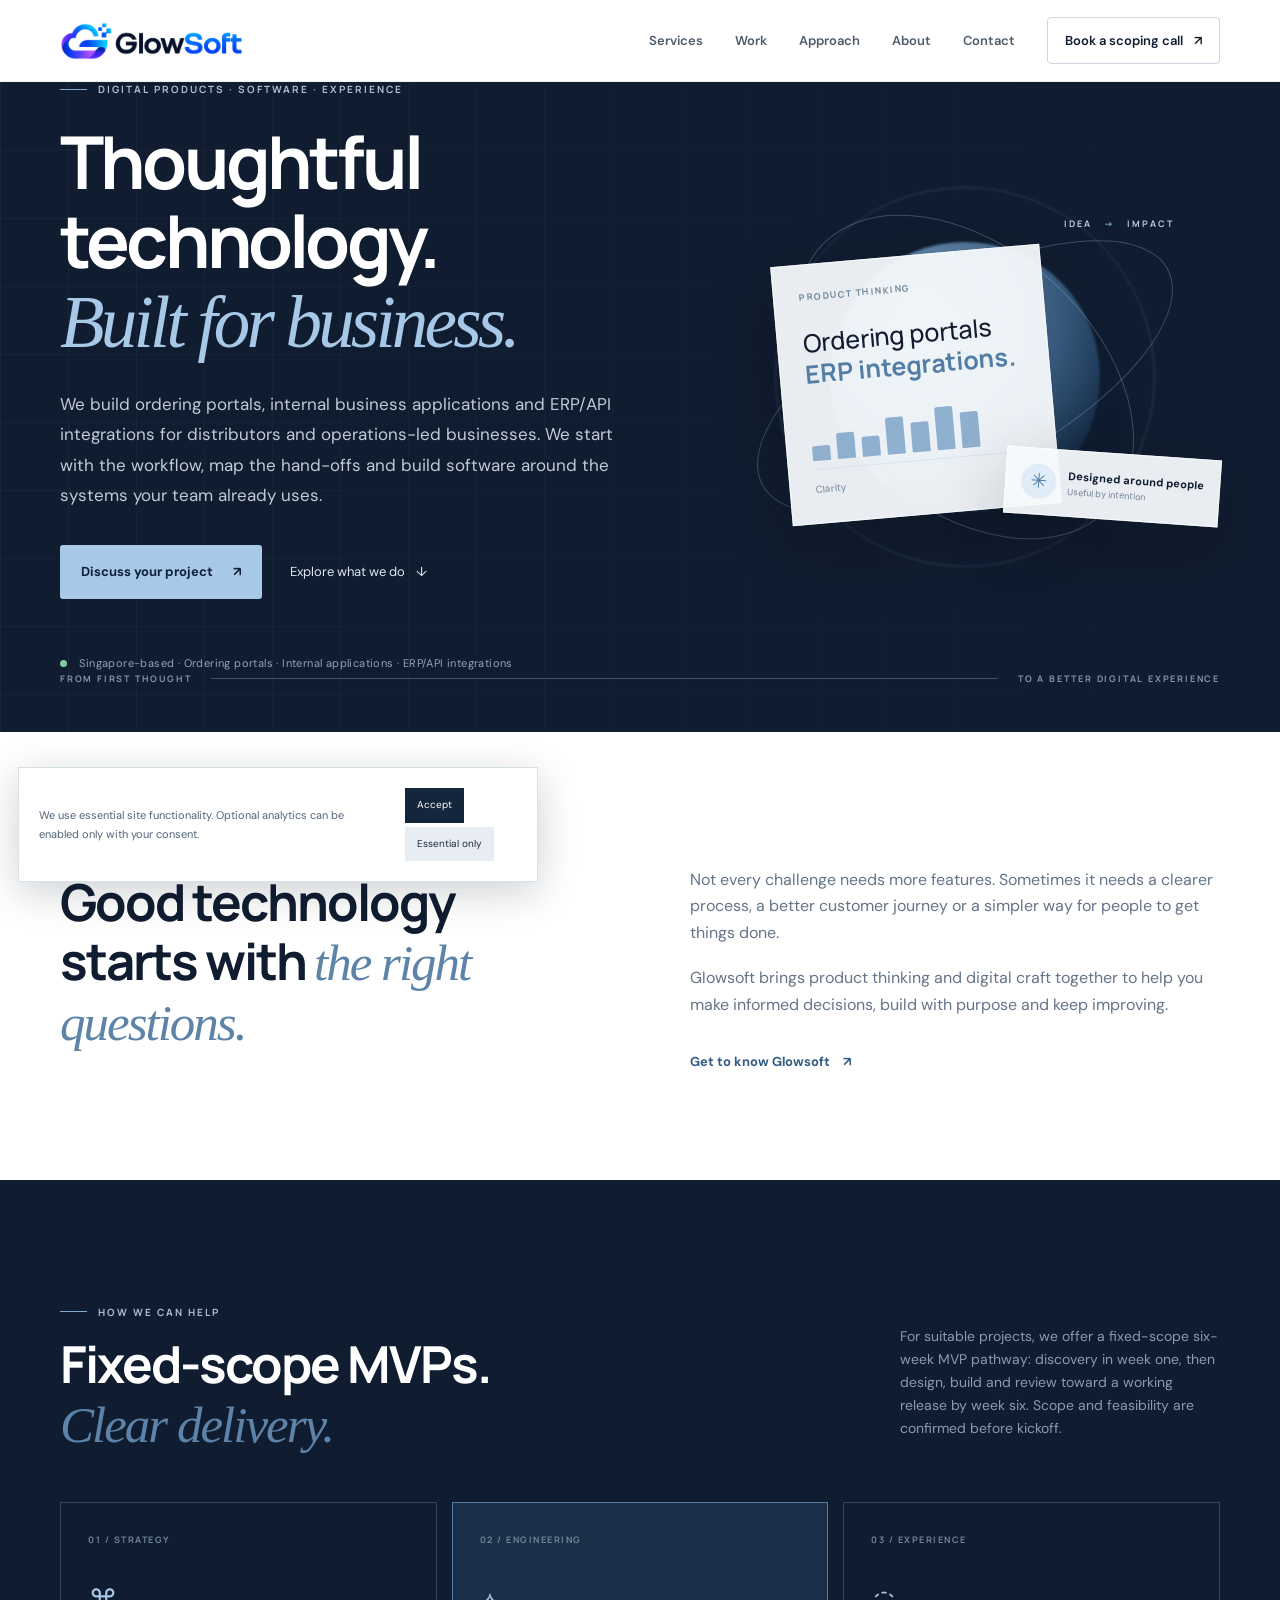
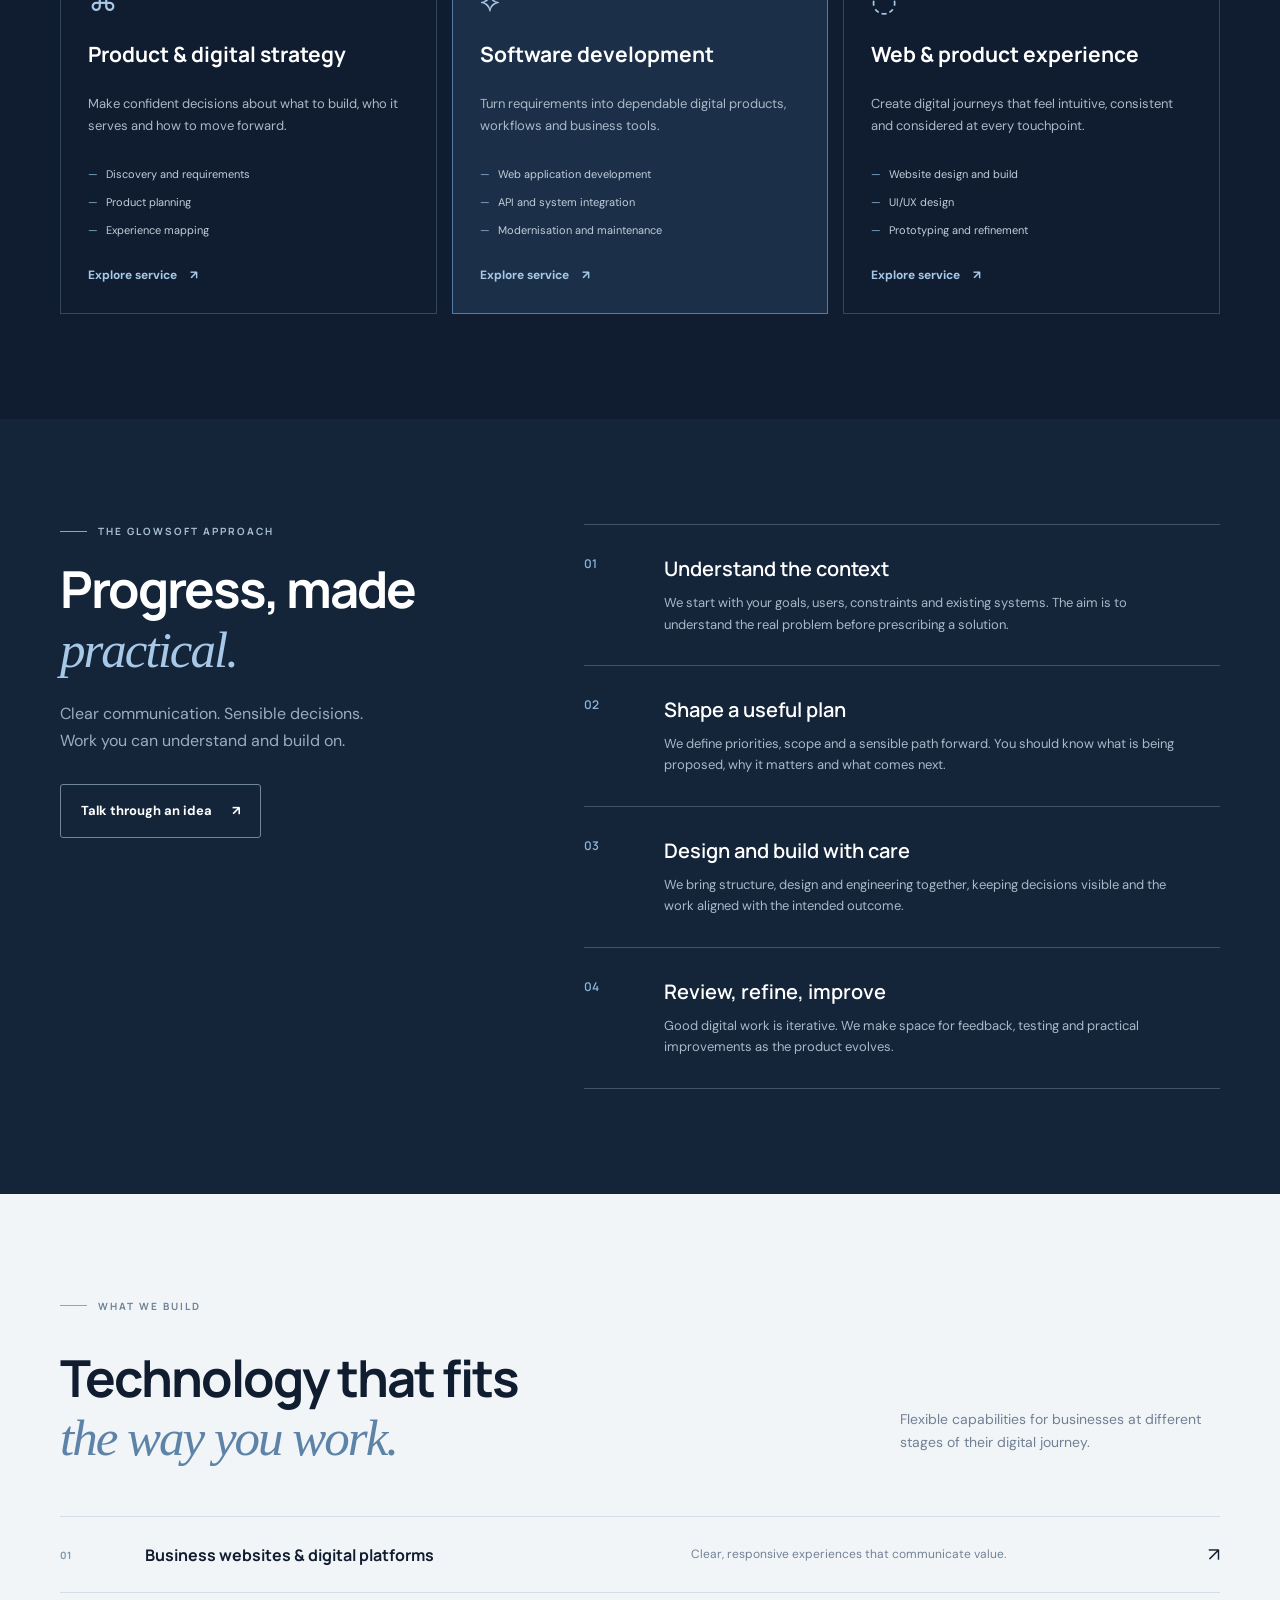
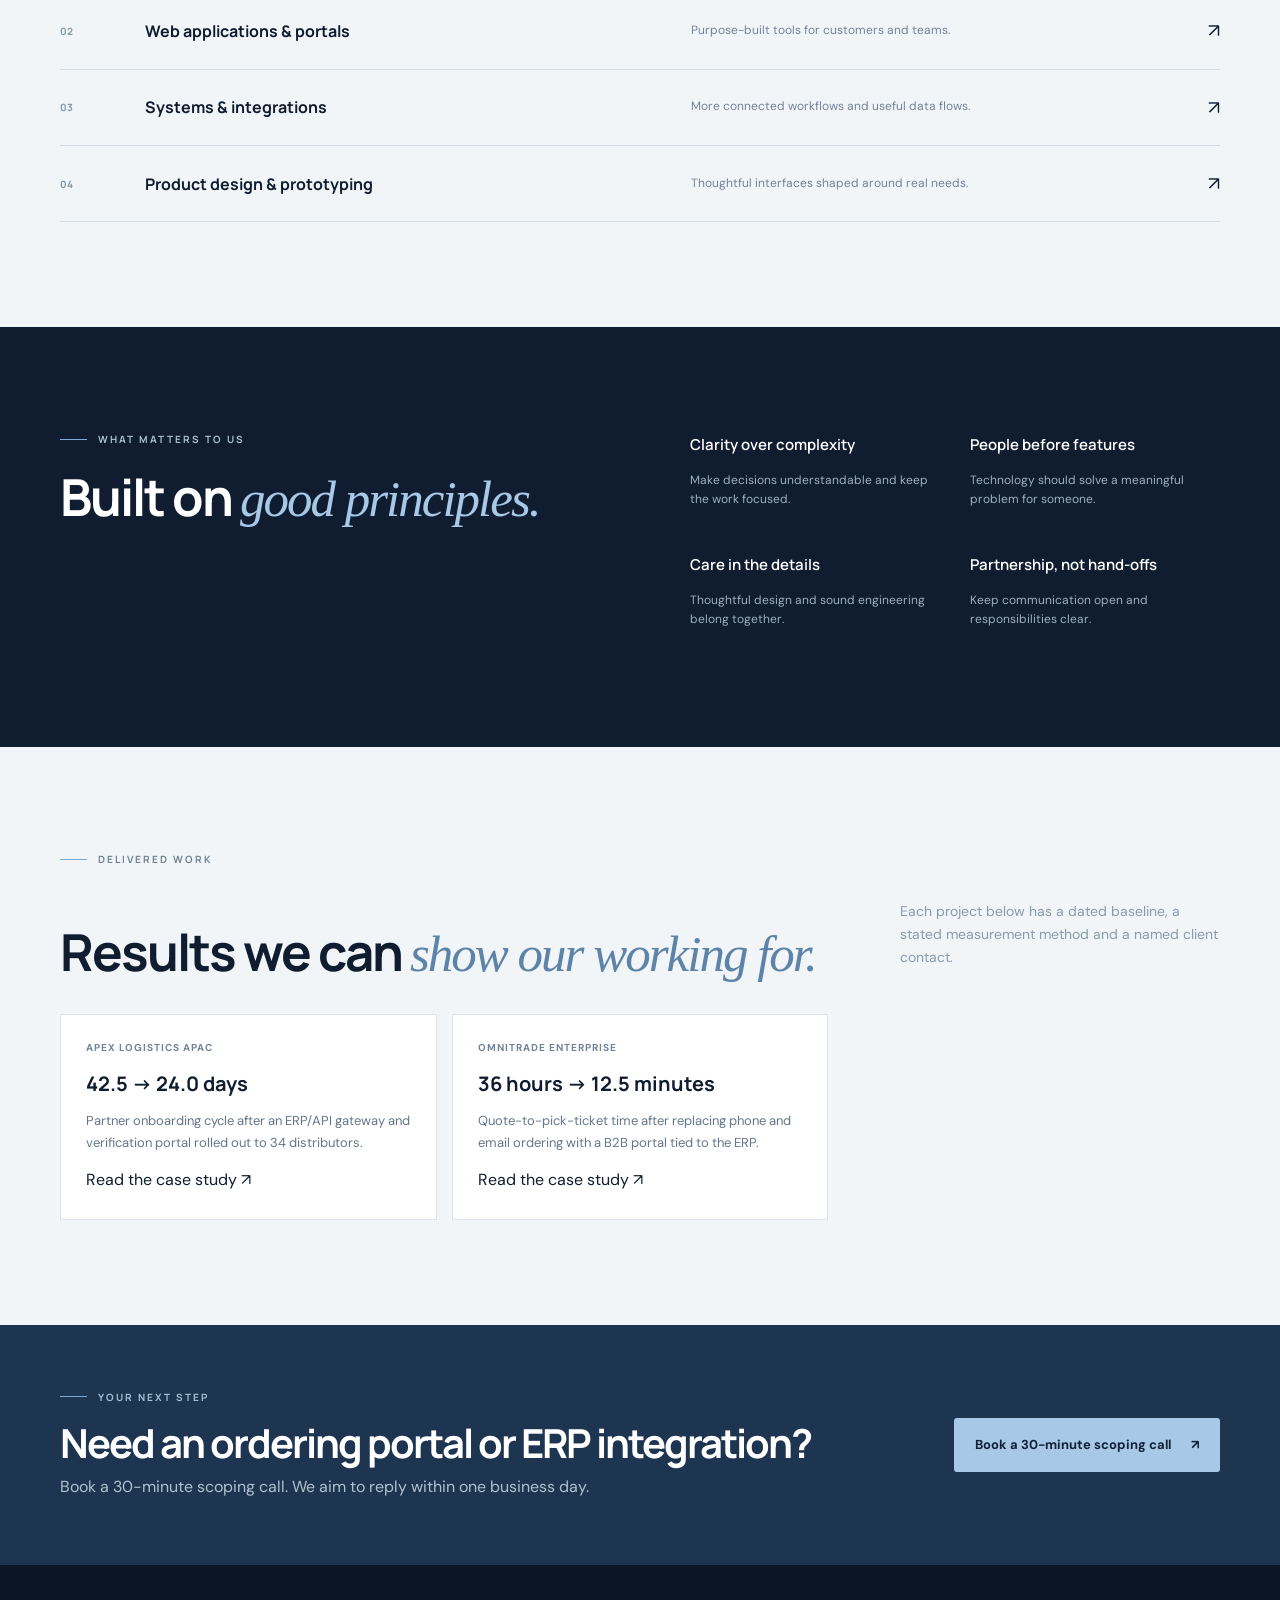
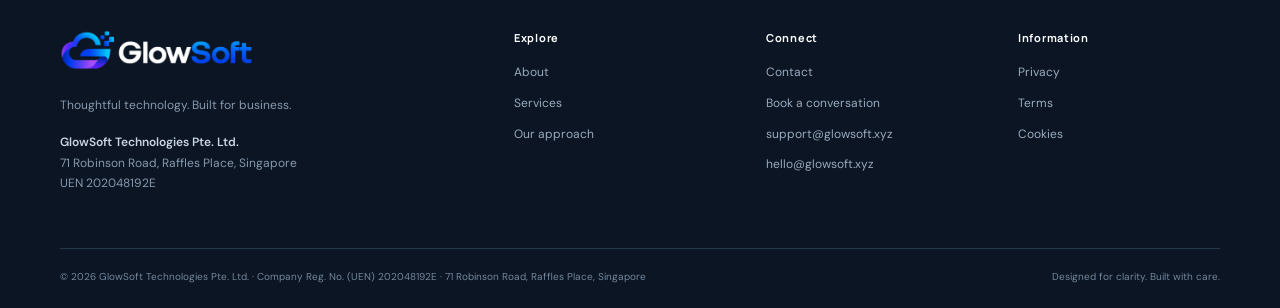
==== commit 832e831b: "Add files via upload" ====
--- a/index.html
+++ b/index.html
@@ -17,7 +17,7 @@
   <div class="container nav-wrap">
     <a class="brand" href="index.html" aria-label="Glowsoft home"><img class="brand-logo" src="assets/logo.png" alt="GlowSoft" width="180" height="37"></a>
     <button class="menu-toggle" aria-label="Open navigation" aria-expanded="false"><span></span><span></span></button>
-    <nav class="main-nav" aria-label="Main navigation"><a href="services.html">Services</a><a href="index.html#approach">Approach</a><a href="about.html">About</a><a href="contact.html">Contact</a><a class="nav-cta" href="contact.html">Book a scoping call <span>↗</span></a></nav>
+    <nav class="main-nav" aria-label="Main navigation"><a href="services.html">Services</a><a href="work.html">Work</a><a href="index.html#approach">Approach</a><a href="about.html">About</a><a href="contact.html">Contact</a><a class="nav-cta" href="contact.html">Book a scoping call <span>↗</span></a></nav>
   </div>
 </header>
 <main id="main">
@@ -89,7 +89,7 @@
     <div class="container principles-grid"><div><div class="eyebrow"><span class="eyebrow-line"></span> WHAT MATTERS TO US</div><h2>Built on <em>good principles.</em></h2></div><div class="principle-items"><div><b>Clarity over complexity</b><p>Make decisions understandable and keep the work focused.</p></div><div><b>People before features</b><p>Technology should solve a meaningful problem for someone.</p></div><div><b>Care in the details</b><p>Thoughtful design and sound engineering belong together.</p></div><div><b>Partnership, not hand-offs</b><p>Keep communication open and responsibilities clear.</p></div></div></div>
   </section>
 
-  <section class="section-pad work-example" id="work-example"><div class="container"><div class="eyebrow dark"><span class="eyebrow-line"></span> HOW WE APPROACH A WORKFLOW</div><div class="section-heading"><h2>Illustrative workflow:<br><em>delivery operations.</em></h2><p>An example of how we would approach a typical operations workflow. This is an illustrative scenario, not a client case study.</p></div><div class="work-grid"><article><span>THE CHALLENGE</span><h3>Repeated document entry</h3><p>A hypothetical logistics operation receives delivery documents that staff re-enter into separate systems, creating repetitive work and opportunities for transcription errors.</p></article><article><span>A POSSIBLE SOLUTION</span><h3>Portal + ERP connection</h3><p>A browser-based operations portal could capture documents, validate key fields and pass approved records to an existing ERP through an agreed API.</p></article><article><span>HOW SUCCESS IS MEASURED</span><h3>Baseline before claims</h3><p>Measure weekly manual-entry hours, processing time, correction rate and API failures before and after rollout. We publish outcome figures only when a client has approved the evidence.</p></article></div><p class="work-disclaimer">Illustrative scenario only. We publish client work and results only with the client’s written approval.</p></div></section><section class="cta-band"><div class="container cta-inner"><div><div class="eyebrow"><span class="eyebrow-line"></span> YOUR NEXT STEP</div><h2>Need an ordering portal or ERP integration?</h2><p>Book a 30-minute scoping call. We aim to reply within one business day.</p></div><a class="button button-primary" href="contact.html">Book a 30-minute scoping call <span>↗</span></a></div></section>
+  <section class="section-pad work-example" id="work-example"><div class="container"><div class="eyebrow dark"><span class="eyebrow-line"></span> DELIVERED WORK</div><div class="section-heading"><h2>Results we can <em>show our working for.</em></h2><p>Each project below has a dated baseline, a stated measurement method and a named client contact.</p></div><div class="work-grid work-two"><article><span>APEX LOGISTICS APAC</span><h3>42.5 → 24.0 days</h3><p>Partner onboarding cycle after an ERP/API gateway and verification portal rolled out to 34 distributors.</p><a href="work.html#apex">Read the case study ↗</a></article><article><span>OMNITRADE ENTERPRISE</span><h3>36 hours → 12.5 minutes</h3><p>Quote-to-pick-ticket time after replacing phone and email ordering with a B2B portal tied to the ERP.</p><a href="work.html#omnitrade">Read the case study ↗</a></article></div></div></section><section class="cta-band"><div class="container cta-inner"><div><div class="eyebrow"><span class="eyebrow-line"></span> YOUR NEXT STEP</div><h2>Need an ordering portal or ERP integration?</h2><p>Book a 30-minute scoping call. We aim to reply within one business day.</p></div><a class="button button-primary" href="contact.html">Book a 30-minute scoping call <span>↗</span></a></div></section>
 </main>
 <footer class="site-footer"><div class="container footer-main"><div class="footer-brand"><a class="brand" href="index.html"><img class="brand-logo" src="assets/logo-light.png" alt="GlowSoft" width="180" height="37"></a><p>Thoughtful technology. Built for business.</p><address class="footer-address"><b>GlowSoft Technologies Pte. Ltd.</b><br>71 Robinson Road, Raffles Place, Singapore<br>UEN 202048192E</address></div><div class="footer-col"><b>Explore</b><a href="about.html">About</a><a href="services.html">Services</a><a href="index.html#approach">Our approach</a></div><div class="footer-col"><b>Connect</b><a href="contact.html">Contact</a><a href="contact.html#booking">Book a conversation</a><a href="mailto:support@glowsoft.xyz">support@glowsoft.xyz</a><a href="mailto:hello@glowsoft.xyz">hello@glowsoft.xyz</a></div><div class="footer-col"><b>Information</b><a href="privacy.html">Privacy</a><a href="terms.html">Terms</a><a href="cookies.html">Cookies</a></div></div><div class="container footer-bottom"><span>© 2026 GlowSoft Technologies Pte. Ltd. · Company Reg. No. (UEN) 202048192E · 71 Robinson Road, Raffles Place, Singapore</span><span>Designed for clarity. Built with care.</span></div></footer>
 <div class="cookie-banner" data-cookie-banner hidden><p>We use essential site functionality. Optional analytics can be enabled only with your consent.</p><div><button class="cookie-accept">Accept</button><button class="cookie-reject">Essential only</button></div></div>
--- a/assets/styles.css
+++ b/assets/styles.css
@@ -4,3 +4,10 @@
 
 /* Company profile, leadership and illustrative workflow additions */
 .company-identity{padding:0 0 22px;color:#9aabbd;font-size:11px;line-height:1.8}.company-identity a{color:#c5d6e6;text-decoration:underline}.leadership{background:#f2f5f7}.leadership h2{font:700 clamp(34px,4vw,51px)/1.15 var(--display);letter-spacing:-2px;margin:20px 0 12px}.leadership h2 em{font-family:var(--serif);font-weight:400;color:#5d83a8}.leadership-intro{color:#68798b;max-width:680px}.leadership-grid{display:grid;grid-template-columns:repeat(4,1fr);gap:14px;margin-top:35px}.leadership-grid article{background:#fff;border:1px solid #dce3ea;padding:24px;min-height:125px}.leadership-grid span,.work-grid span{display:block;color:#6f8499;font-size:10px;font-weight:700;letter-spacing:1px;margin-bottom:14px}.leadership-grid h3{font:700 17px var(--display);margin:0}.work-example{background:#f2f5f7}.work-example .section-heading{margin-bottom:30px}.work-grid{display:grid;grid-template-columns:repeat(3,1fr);gap:15px}.work-grid article{background:#fff;border:1px solid #dce3ea;padding:25px}.work-grid h3{font:700 20px var(--display);margin:0 0 10px}.work-grid p{font-size:13px;line-height:1.7;color:#65768a}.work-disclaimer{font-size:11px;color:#75869a;margin-top:18px}@media(max-width:720px){.leadership-grid,.work-grid{grid-template-columns:1fr 1fr}.company-identity{padding-left:18px;padding-right:18px}}@media(max-width:440px){.leadership-grid,.work-grid{grid-template-columns:1fr}}
+
+.brand-logo{height:38px;width:auto;display:block}.footer-brand .brand-logo{height:40px}.success-logo{height:42px;margin-bottom:28px}
+.footer-address{font-style:normal;font-size:12px;line-height:1.7;color:#8799ad;margin-top:16px}.footer-address b{color:#c9d5e1;font-weight:600}
+.contact-lines{line-height:2}.contact-lines a{color:#426d96;text-decoration:underline}
+.company-details{background:#f4f6f8}.company-details h2{font:700 clamp(30px,3.4vw,42px)/1.15 var(--display);letter-spacing:-1.6px;margin:18px 0 34px}.company-details h2 em{font-family:var(--serif);font-weight:400;color:#5d83a8}
+.company-details dl{display:grid;grid-template-columns:repeat(auto-fit,minmax(220px,1fr));gap:24px 40px;margin:0}.company-details dt{font:700 10px var(--display);letter-spacing:1.4px;color:#6c8297;text-transform:uppercase}.company-details dd{margin:6px 0 0;font-size:15px;color:#15263a}.company-details dd a{text-decoration:underline;color:#426d96}
+@media(max-width:700px){.brand-logo{height:32px}}
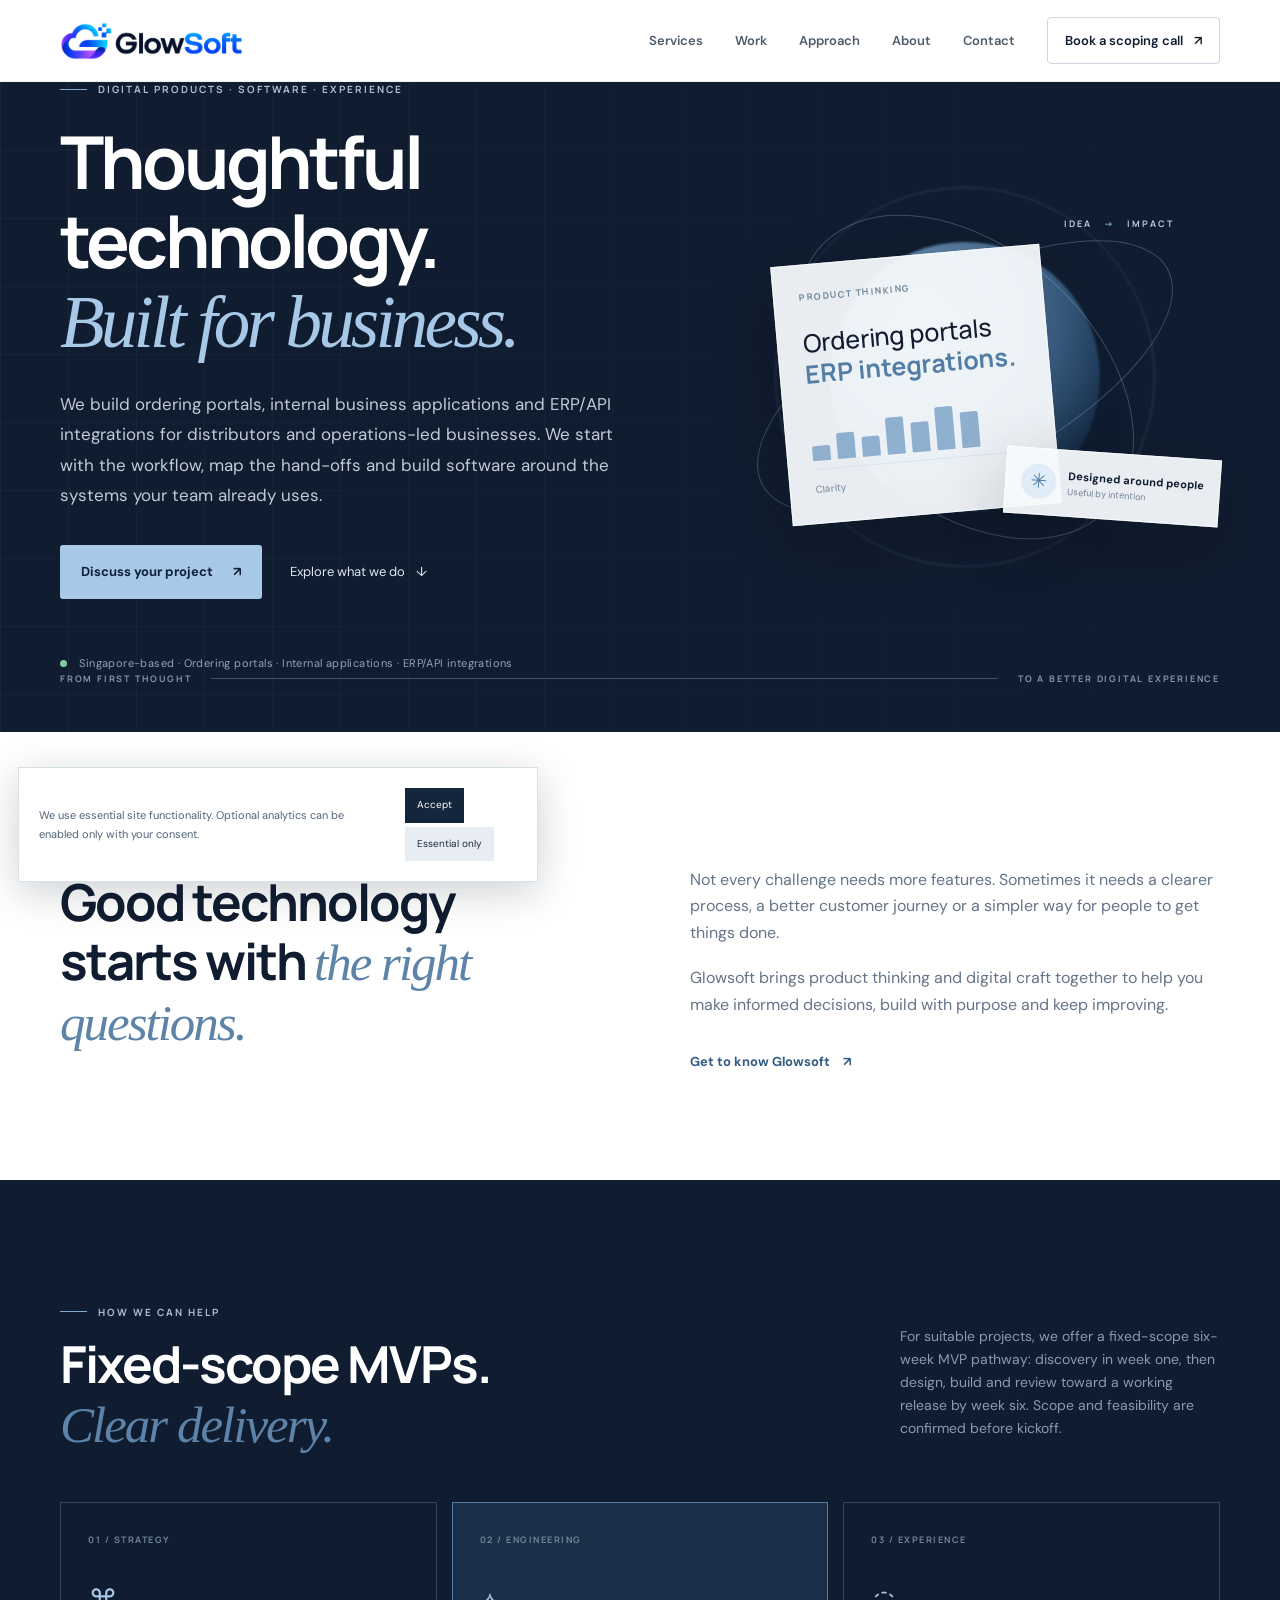
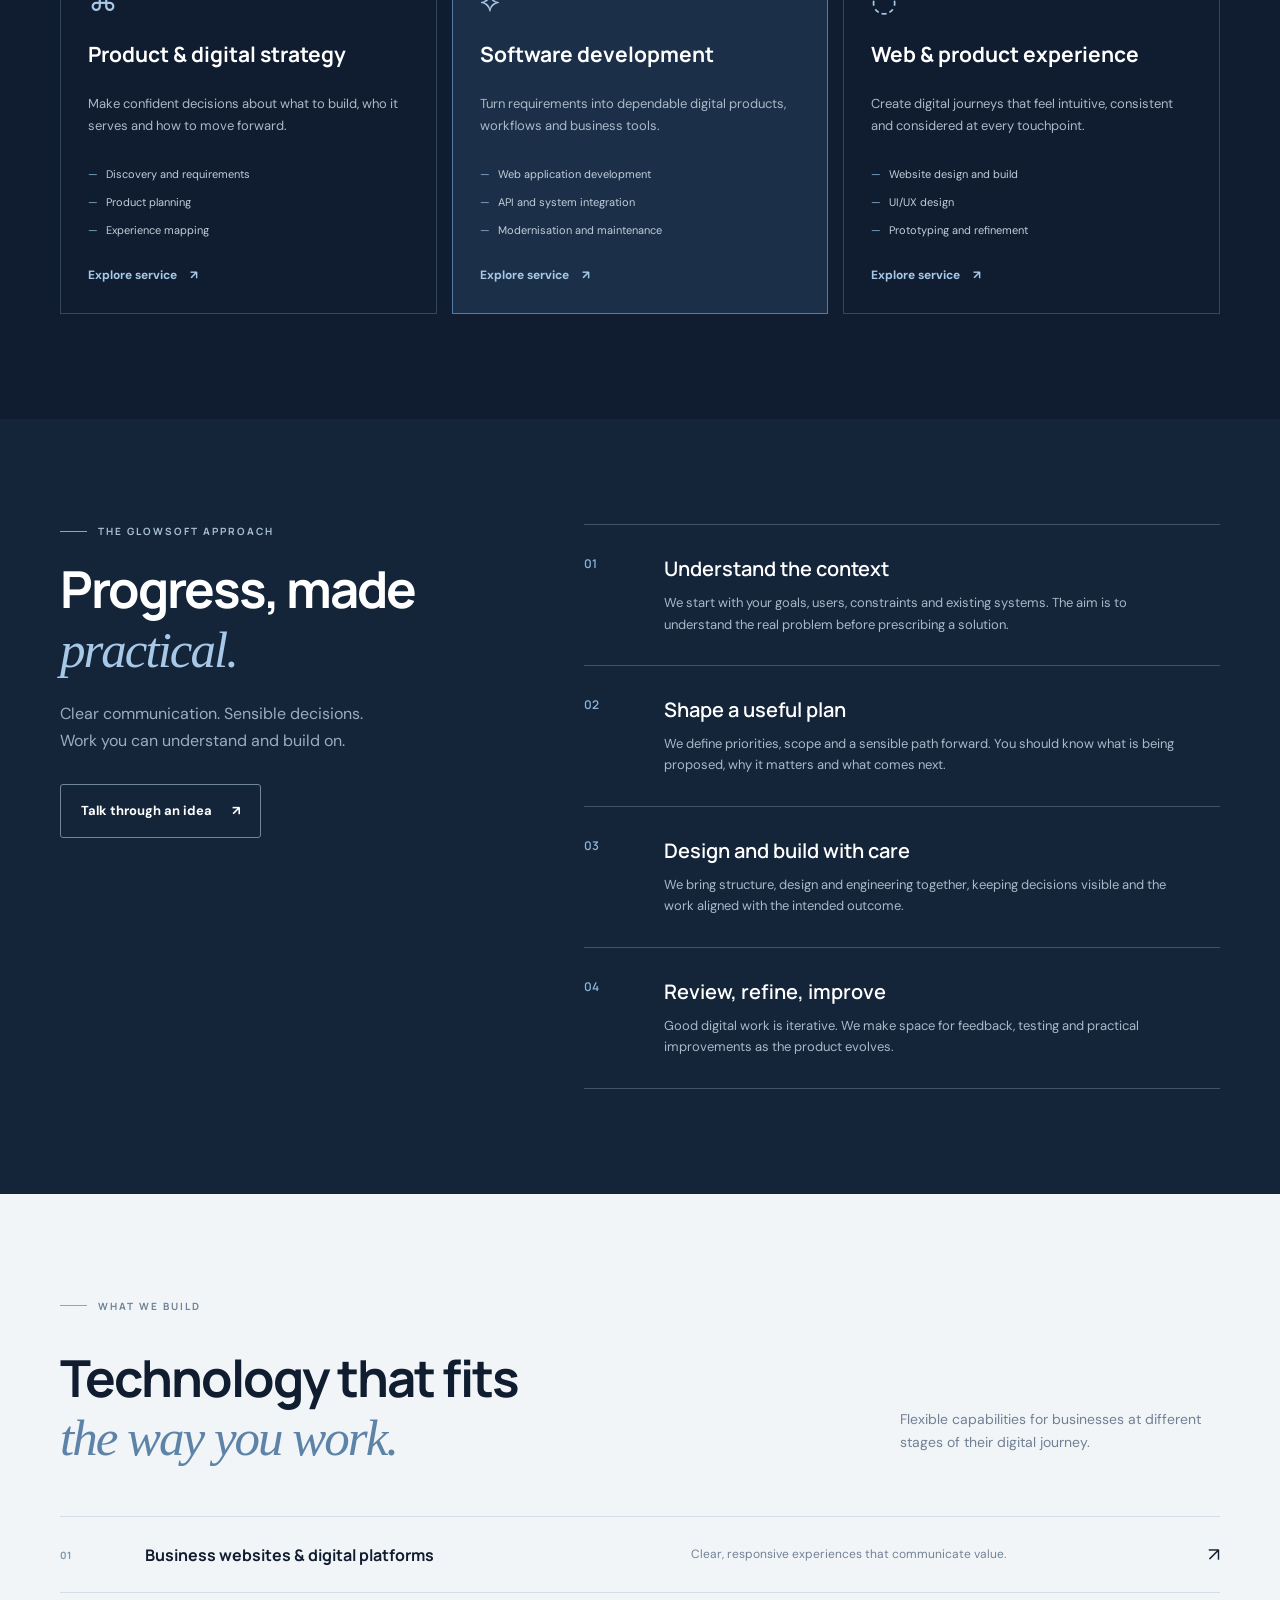
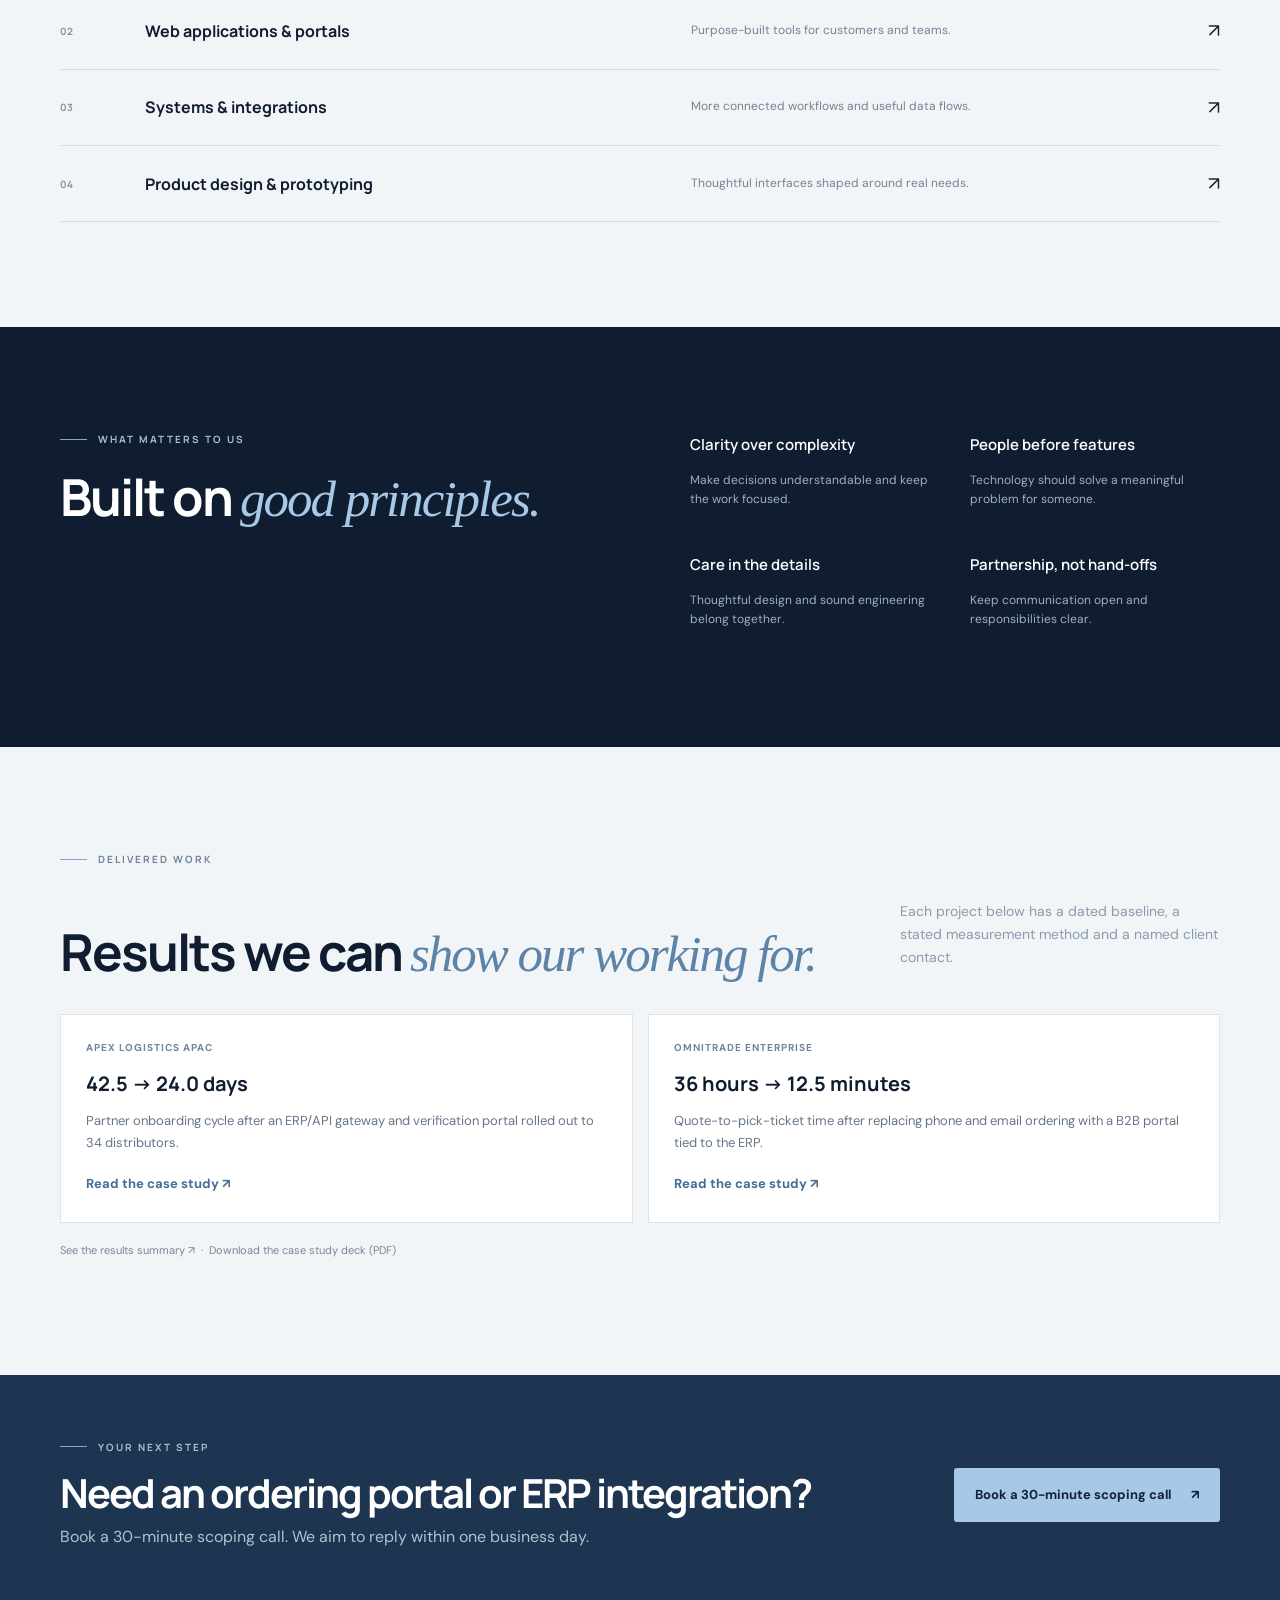
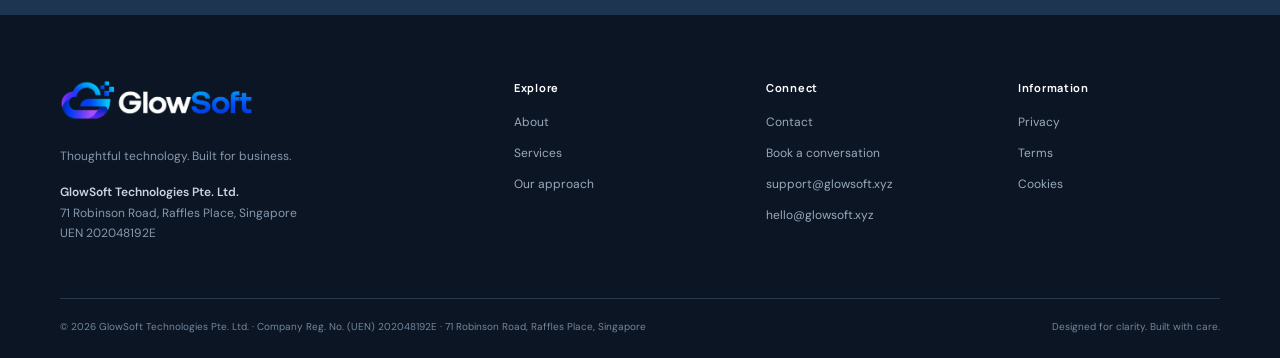
==== commit e9db6057: "Add files via upload" ====
--- a/index.html
+++ b/index.html
@@ -89,7 +89,7 @@
     <div class="container principles-grid"><div><div class="eyebrow"><span class="eyebrow-line"></span> WHAT MATTERS TO US</div><h2>Built on <em>good principles.</em></h2></div><div class="principle-items"><div><b>Clarity over complexity</b><p>Make decisions understandable and keep the work focused.</p></div><div><b>People before features</b><p>Technology should solve a meaningful problem for someone.</p></div><div><b>Care in the details</b><p>Thoughtful design and sound engineering belong together.</p></div><div><b>Partnership, not hand-offs</b><p>Keep communication open and responsibilities clear.</p></div></div></div>
   </section>
 
-  <section class="section-pad work-example" id="work-example"><div class="container"><div class="eyebrow dark"><span class="eyebrow-line"></span> DELIVERED WORK</div><div class="section-heading"><h2>Results we can <em>show our working for.</em></h2><p>Each project below has a dated baseline, a stated measurement method and a named client contact.</p></div><div class="work-grid work-two"><article><span>APEX LOGISTICS APAC</span><h3>42.5 → 24.0 days</h3><p>Partner onboarding cycle after an ERP/API gateway and verification portal rolled out to 34 distributors.</p><a href="work.html#apex">Read the case study ↗</a></article><article><span>OMNITRADE ENTERPRISE</span><h3>36 hours → 12.5 minutes</h3><p>Quote-to-pick-ticket time after replacing phone and email ordering with a B2B portal tied to the ERP.</p><a href="work.html#omnitrade">Read the case study ↗</a></article></div></div></section><section class="cta-band"><div class="container cta-inner"><div><div class="eyebrow"><span class="eyebrow-line"></span> YOUR NEXT STEP</div><h2>Need an ordering portal or ERP integration?</h2><p>Book a 30-minute scoping call. We aim to reply within one business day.</p></div><a class="button button-primary" href="contact.html">Book a 30-minute scoping call <span>↗</span></a></div></section>
+  <section class="section-pad work-example" id="work-example"><div class="container"><div class="eyebrow dark"><span class="eyebrow-line"></span> DELIVERED WORK</div><div class="section-heading"><h2>Results we can <em>show our working for.</em></h2><p>Each project below has a dated baseline, a stated measurement method and a named client contact.</p></div><div class="work-grid work-two"><article><span>APEX LOGISTICS APAC</span><h3>42.5 → 24.0 days</h3><p>Partner onboarding cycle after an ERP/API gateway and verification portal rolled out to 34 distributors.</p><a href="work.html#apex">Read the case study ↗</a></article><article><span>OMNITRADE ENTERPRISE</span><h3>36 hours → 12.5 minutes</h3><p>Quote-to-pick-ticket time after replacing phone and email ordering with a B2B portal tied to the ERP.</p><a href="work.html#omnitrade">Read the case study ↗</a></article></div><p class="work-disclaimer"><a href="dashboard.html">See the results summary ↗</a> &nbsp;·&nbsp; <a href="assets/glowsoft-case-studies.pdf" download>Download the case study deck (PDF)</a></p></div></section><section class="cta-band"><div class="container cta-inner"><div><div class="eyebrow"><span class="eyebrow-line"></span> YOUR NEXT STEP</div><h2>Need an ordering portal or ERP integration?</h2><p>Book a 30-minute scoping call. We aim to reply within one business day.</p></div><a class="button button-primary" href="contact.html">Book a 30-minute scoping call <span>↗</span></a></div></section>
 </main>
 <footer class="site-footer"><div class="container footer-main"><div class="footer-brand"><a class="brand" href="index.html"><img class="brand-logo" src="assets/logo-light.png" alt="GlowSoft" width="180" height="37"></a><p>Thoughtful technology. Built for business.</p><address class="footer-address"><b>GlowSoft Technologies Pte. Ltd.</b><br>71 Robinson Road, Raffles Place, Singapore<br>UEN 202048192E</address></div><div class="footer-col"><b>Explore</b><a href="about.html">About</a><a href="services.html">Services</a><a href="index.html#approach">Our approach</a></div><div class="footer-col"><b>Connect</b><a href="contact.html">Contact</a><a href="contact.html#booking">Book a conversation</a><a href="mailto:support@glowsoft.xyz">support@glowsoft.xyz</a><a href="mailto:hello@glowsoft.xyz">hello@glowsoft.xyz</a></div><div class="footer-col"><b>Information</b><a href="privacy.html">Privacy</a><a href="terms.html">Terms</a><a href="cookies.html">Cookies</a></div></div><div class="container footer-bottom"><span>© 2026 GlowSoft Technologies Pte. Ltd. · Company Reg. No. (UEN) 202048192E · 71 Robinson Road, Raffles Place, Singapore</span><span>Designed for clarity. Built with care.</span></div></footer>
 <div class="cookie-banner" data-cookie-banner hidden><p>We use essential site functionality. Optional analytics can be enabled only with your consent.</p><div><button class="cookie-accept">Accept</button><button class="cookie-reject">Essential only</button></div></div>
--- a/assets/styles.css
+++ b/assets/styles.css
@@ -11,3 +11,21 @@
 .company-details{background:#f4f6f8}.company-details h2{font:700 clamp(30px,3.4vw,42px)/1.15 var(--display);letter-spacing:-1.6px;margin:18px 0 34px}.company-details h2 em{font-family:var(--serif);font-weight:400;color:#5d83a8}
 .company-details dl{display:grid;grid-template-columns:repeat(auto-fit,minmax(220px,1fr));gap:24px 40px;margin:0}.company-details dt{font:700 10px var(--display);letter-spacing:1.4px;color:#6c8297;text-transform:uppercase}.company-details dd{margin:6px 0 0;font-size:15px;color:#15263a}.company-details dd a{text-decoration:underline;color:#426d96}
 @media(max-width:700px){.brand-logo{height:32px}}
+
+.cs-wrap{border-bottom:1px solid #dce3ea}.cs-wrap.alt{background:#f4f6f8}
+.cs h2{font:700 clamp(28px,3.4vw,42px)/1.2 var(--display);letter-spacing:-1.4px;margin:18px 0 28px;max-width:820px}
+.cs h3{font:700 11px var(--display);letter-spacing:1.4px;text-transform:uppercase;color:#6c8297;margin:0 0 12px}
+.cs p,.cs li p{font-size:15px;line-height:1.75;color:#3d4e62;margin:0}
+.cs-facts{display:grid;grid-template-columns:repeat(auto-fit,minmax(220px,1fr));gap:20px 40px;margin:0 0 44px;padding:22px 0;border-top:1px solid #dce3ea;border-bottom:1px solid #dce3ea}
+.cs-facts dt{font:700 10px var(--display);letter-spacing:1.4px;color:#6c8297;text-transform:uppercase}.cs-facts dd{margin:6px 0 0;font-size:15px}
+.cs-cols{display:grid;grid-template-columns:1fr 1.3fr;gap:70px}
+.cs-phases{list-style:none;margin:0;padding:0;display:grid;gap:22px}.cs-phases b{display:block;font:700 16px var(--display)}.cs-phases i{display:block;font-style:normal;font-size:12px;color:#6f8499;margin:2px 0 6px}
+.cs-h{margin-top:52px!important}
+.cs-metrics{display:grid;grid-template-columns:repeat(3,1fr);gap:15px}
+.cs-metric{background:#fff;border:1px solid #dce3ea;padding:26px}.cs-wrap.alt .cs-metric{background:#fff}
+.cs-metric b{display:block;font:700 34px var(--display);letter-spacing:-1.2px}.cs-metric span{display:block;font-size:14px;font-weight:600;margin-top:4px}
+.cs-metric small{display:block;font-size:12px;color:#5d6f83;margin-top:10px}.cs-metric em{display:block;font-style:normal;font-size:11px;color:#8697a9;margin-top:10px;padding-top:10px;border-top:1px solid #edf0f3}
+.cs-verify{font-size:13px!important;color:#65768a!important;margin-top:16px!important}
+.cs-quote{margin:40px 0 0;padding:6px 0 6px 26px;border-left:3px solid #a8c8e8}.cs-quote p{font:400 20px/1.6 var(--serif)!important;color:#15263a!important}.cs-quote footer{margin-top:12px;font-size:13px;font-weight:600;color:#5d6f83}
+.work-two{grid-template-columns:1fr 1fr!important}.work-grid a{display:inline-block;margin-top:6px;font-size:13px;font-weight:700;color:#426d96}
+@media(max-width:900px){.cs-cols{grid-template-columns:1fr;gap:36px}.cs-metrics{grid-template-columns:1fr}.work-two{grid-template-columns:1fr!important}}
